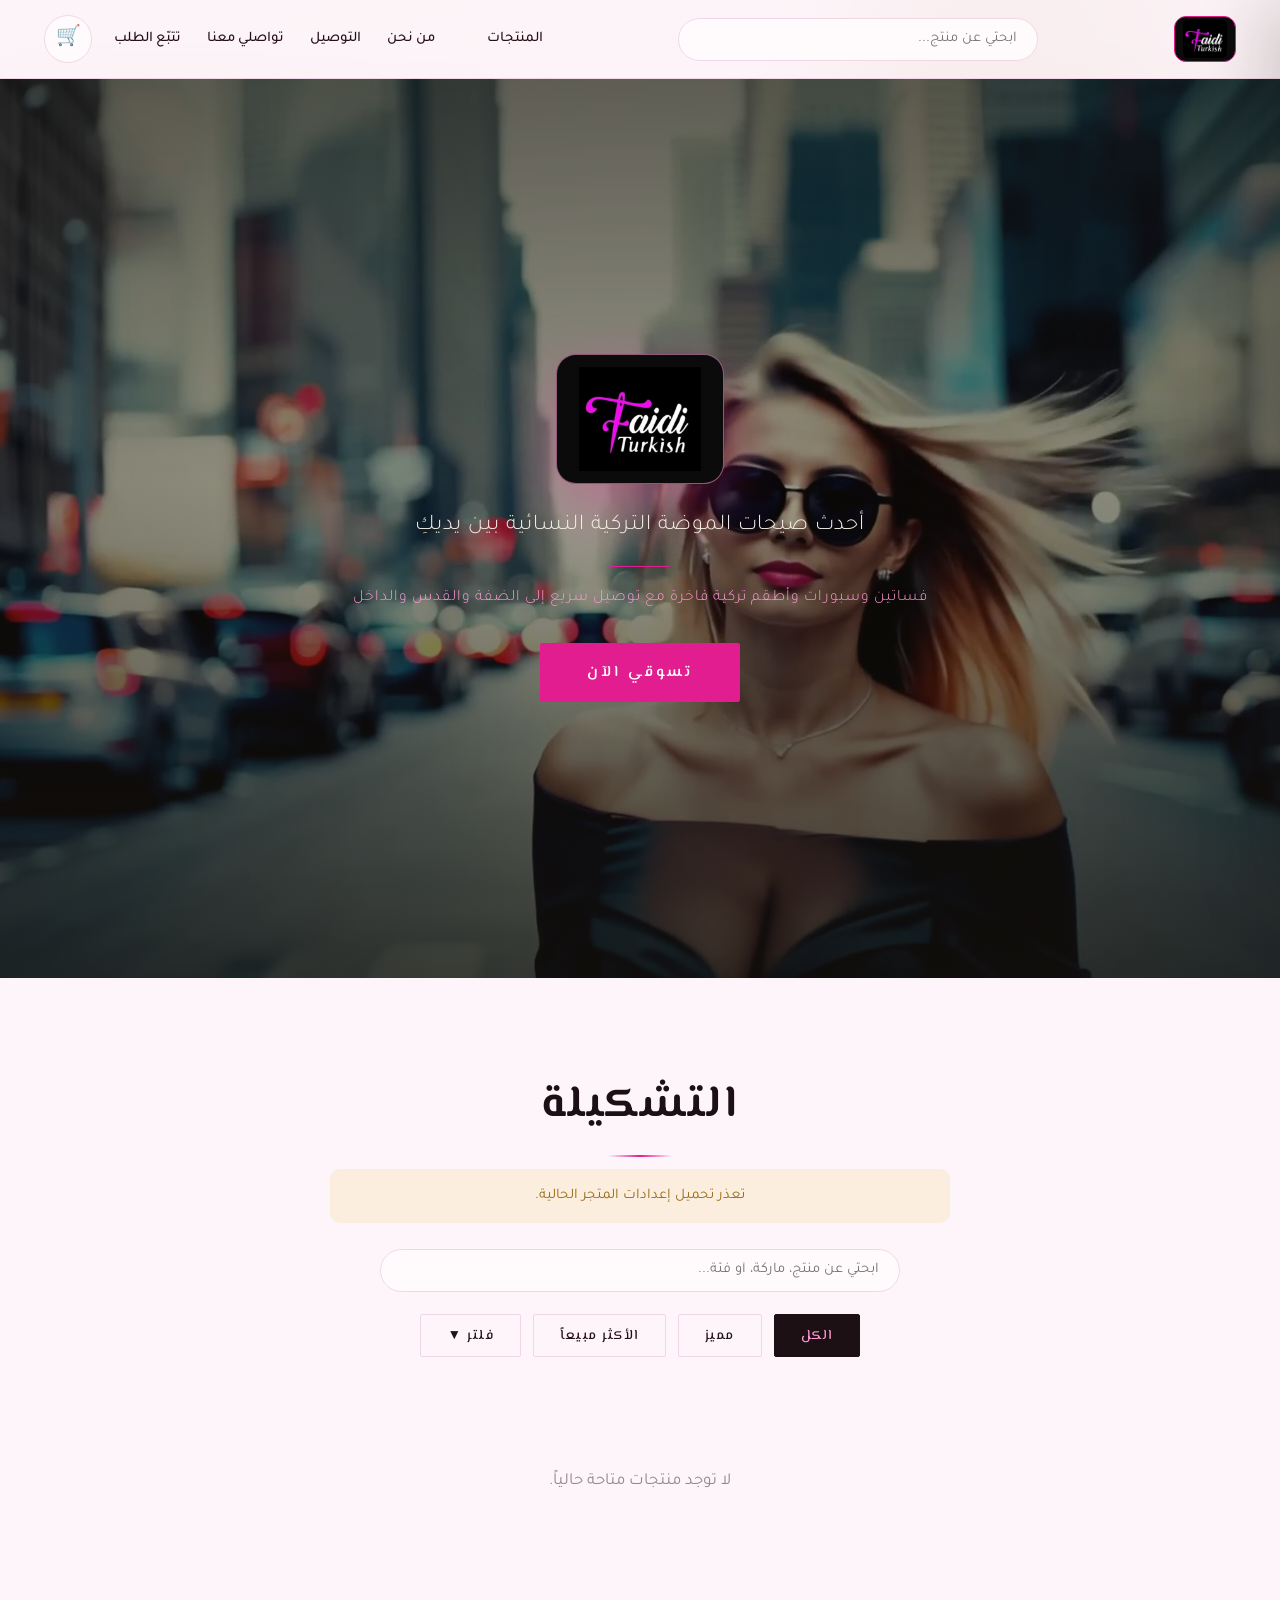
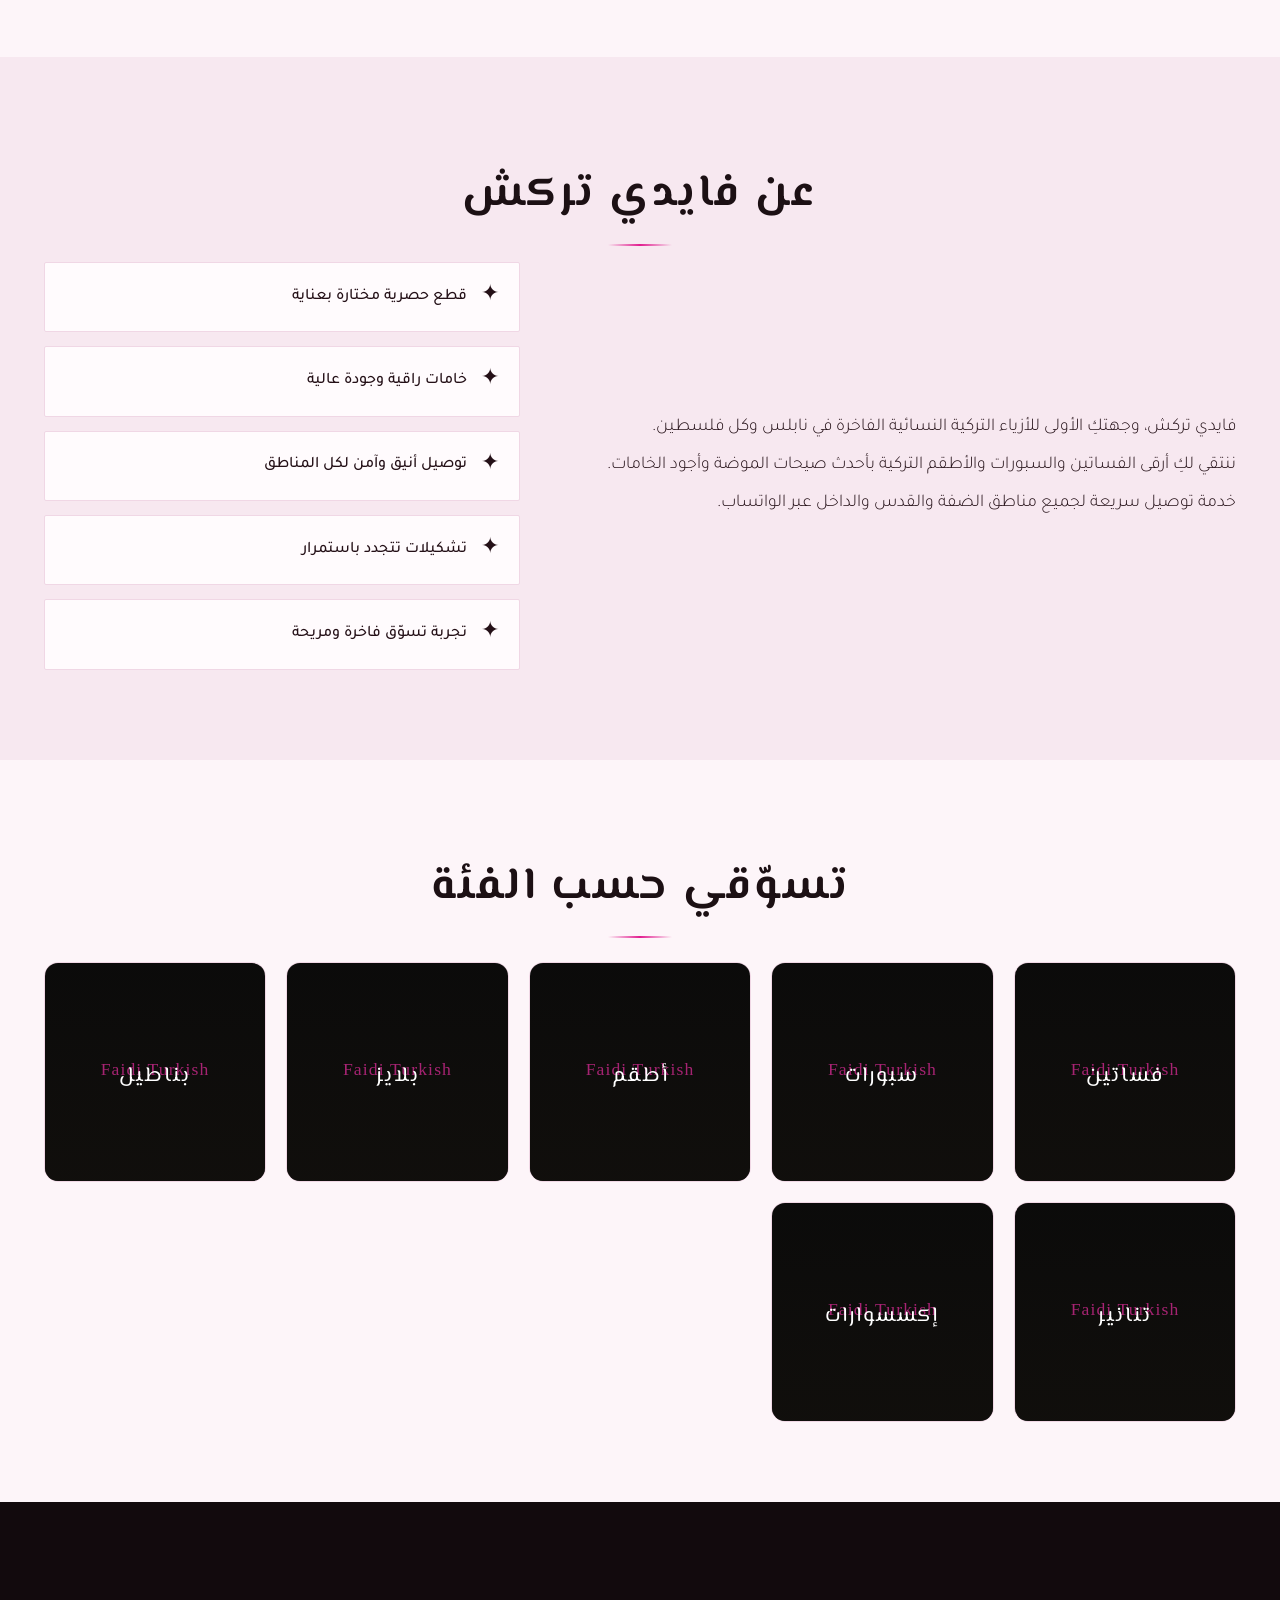
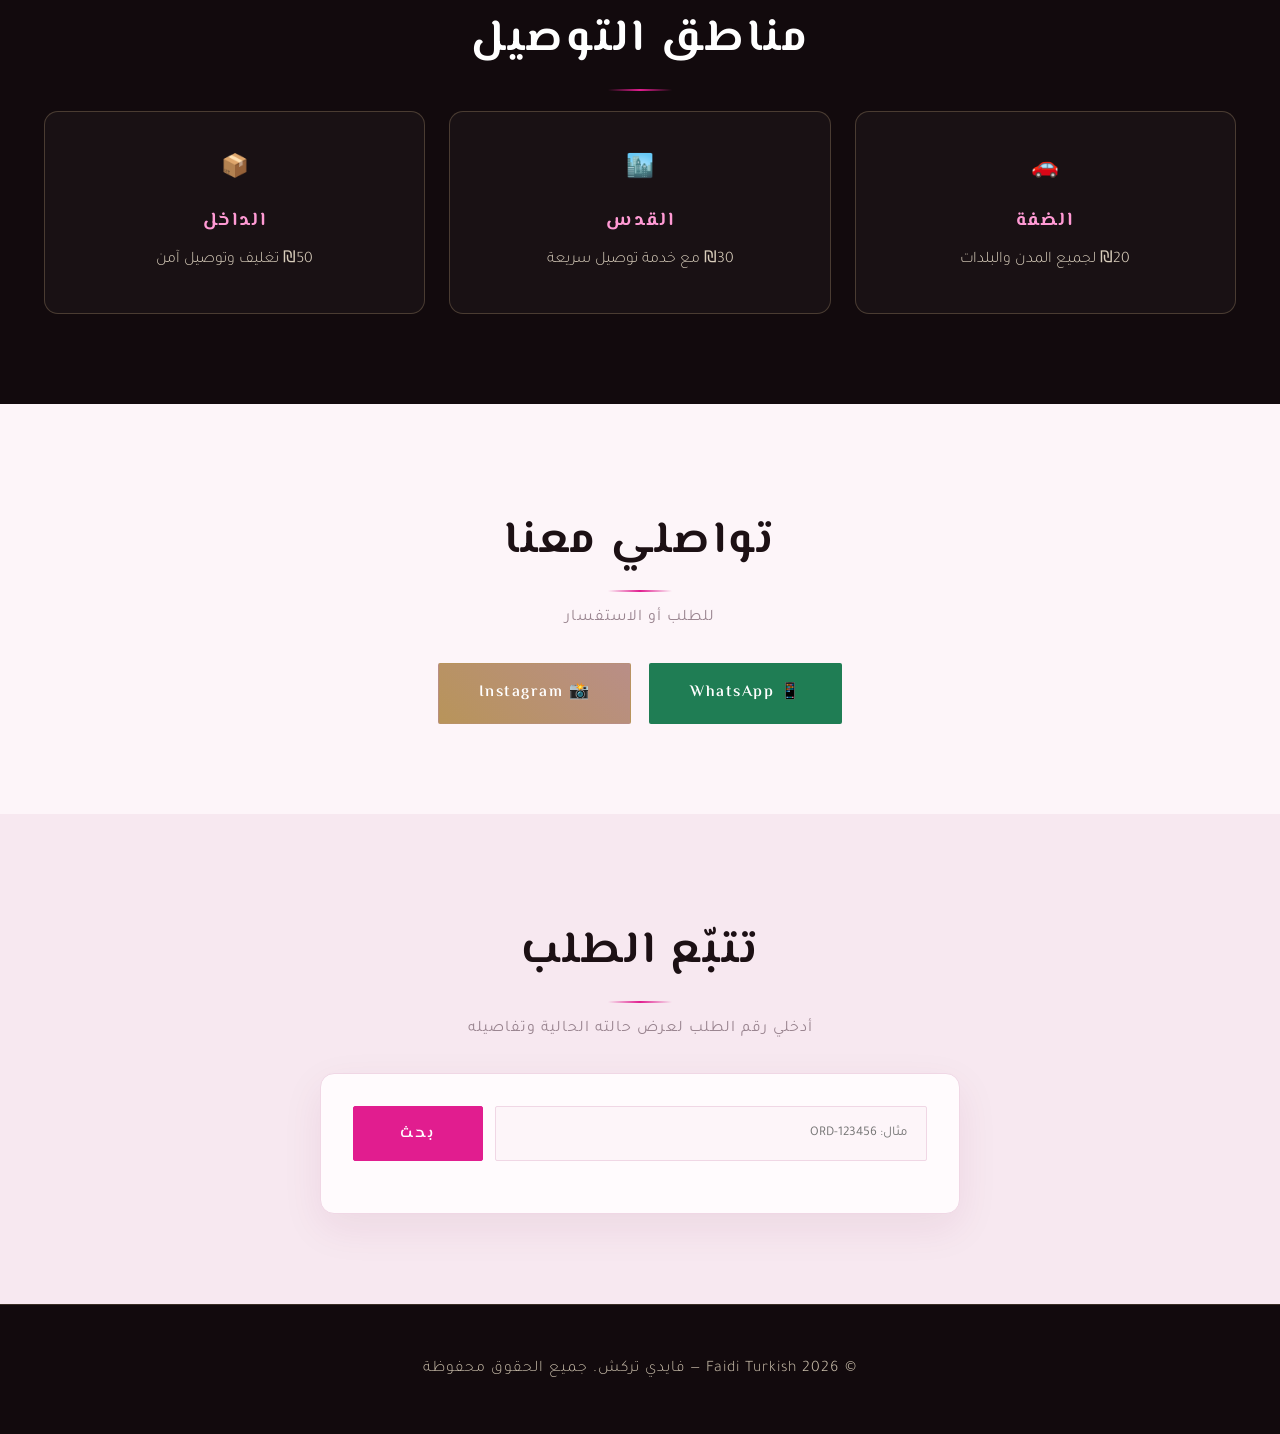
==== index.html @ 6bd55c7e "Initial commit: Faidi Turkish store (based on floria aesthetics)" ====
<!DOCTYPE html>
<!-- Deployed via GitHub Actions -->
<html lang="ar" dir="rtl">
<head>
    <meta charset="UTF-8">
    <meta name="viewport" content="width=device-width, initial-scale=1.0">
    <title>Faidi Turkish | فايدي تركش — أزياء نسائية فاخرة</title>
    <link rel="preconnect" href="https://fonts.googleapis.com">
    <link rel="preconnect" href="https://fonts.gstatic.com" crossorigin>
    <link href="https://fonts.googleapis.com/css2?family=Tajawal:wght@300;400;500;700;900&family=El+Messiri:wght@400;500;600;700&family=Playfair+Display:wght@400;500;600;700&display=swap" rel="stylesheet">
    <link rel="stylesheet" href="style.css">
    <link rel="icon" href="logo.png">
</head>
<body>
    <div class="bg-3d" id="bg3d" aria-hidden="true">
        <span class="bg-layer" data-depth="0.02"><span class="bg-orb bg-orb-1"></span></span>
        <span class="bg-layer" data-depth="0.05"><span class="bg-orb bg-orb-2"></span></span>
        <span class="bg-layer" data-depth="0.035"><span class="bg-ring bg-ring-1"></span></span>
        <span class="bg-layer" data-depth="0.08"><span class="bg-ring bg-ring-2"></span></span>
        <span class="bg-layer" data-depth="0.06"><span class="bg-shard bg-shard-1"></span></span>
        <span class="bg-layer" data-depth="0.1"><span class="bg-shard bg-shard-2"></span></span>
        <span class="bg-layer" data-depth="0.04"><span class="bg-orb bg-orb-3"></span></span>
        <span class="bg-glow" id="bgGlow"></span>
    </div>

    <div class="discount-banner" id="discountBanner" style="display:none;">
        <div class="banner-scroll">
            <span id="bannerText"></span>
        </div>
    </div>

    <nav class="navbar" id="navbar">
        <div class="container nav-container">
            <a href="#" class="logo">
                <img src="logo.png" alt="Faidi Turkish" class="logo-img" id="logoImg">
                <span id="logoText" class="logo-text">Faidi Turkish</span>
            </a>
            <div class="nav-search">
                <input type="text" id="navSearchInput" placeholder="ابحثي عن منتج..." autocomplete="off">
                <div class="search-dropdown" id="navSearchDropdown"></div>
            </div>
            <ul class="nav-links">
                <li><a href="#products">المنتجات</a></li>
                <li></li>
                <li><a href="#about">من نحن</a></li>
                <li><a href="#delivery">التوصيل</a></li>
                <li><a href="#contact">تواصلي معنا</a></li>
                <li><a href="#order-tracking">تتبّع الطلب</a></li>
            </ul>
            <div class="cart-icon" id="cartIcon" onclick="toggleCart()">
                🛒
                <span class="cart-badge" id="cartBadge" style="display:none;">0</span>
            </div>
            <button class="mobile-menu-btn" onclick="toggleMobileMenu()">☰</button>
        </div>
    </nav>

    <div class="mobile-menu" id="mobileMenu">
        <a href="#products" onclick="toggleMobileMenu()">المنتجات</a>
        <a href="#about" onclick="toggleMobileMenu()">من نحن</a>
        <a href="#delivery" onclick="toggleMobileMenu()">التوصيل</a>
        <a href="#contact" onclick="toggleMobileMenu()">تواصلي معنا</a>
        <a href="#order-tracking" onclick="toggleMobileMenu()">تتبّع الطلب</a>
    </div>

    <section class="hero" id="heroSection">
        <div class="hero-slide active">
            <video class="hero-video" autoplay muted loop playsinline preload="auto" poster="hero-poster.jpg" aria-label="عارضات أزياء يعرضن أحدث الإطلالات">
                <source src="hero-video.mp4" type="video/mp4">
                <img src="hero-bg.png" alt="Hero">
            </video>
            <div class="hero-overlay">
                <div class="hero-content">
                    <div class="hero-logo">
                        <img src="logo.png" id="heroLogo" alt="Faidi Turkish" class="hero-logo-img">
                    </div>
                    <h1 id="heroTitle" style="display:none;">Faidi Turkish | فايدي تركش</h1>
                    <p class="hero-subtitle" id="heroSubtitle">أحدث صيحات الموضة التركية النسائية بين يديكِ</p>
                    <p class="hero-tagline">فساتين وسبورات وأطقم تركية فاخرة مع توصيل سريع إلى الضفة والقدس والداخل</p>
                    <a href="#products" class="btn-primary">تسوقي الآن</a>
                </div>
            </div>
        </div>
        <div class="hero-dots" id="heroDots"></div>
    </section>

    <section id="products" class="filter-section">
        <div class="container">
            <h2 class="section-title">التشكيلة</h2>
            <p class="store-notice" id="storeNotice" style="display:none;"></p>
            <div class="products-search">
                <input type="text" id="productsSearchInput" placeholder="ابحثي عن منتج، ماركة، أو فئة..." autocomplete="off">
                <div class="search-dropdown" id="productsSearchDropdown"></div>
            </div>
            <div class="filter-toggle-bar">
                <button class="filter-btn active" data-filter="all" onclick="filterProducts('all')">الكل</button>
                <button class="filter-btn status-btn" data-filter="special" onclick="filterProducts('special')">مميز</button>
                <button class="filter-btn status-btn" data-filter="bestseller" onclick="filterProducts('bestseller')">الأكثر مبيعاً</button>
                <button class="filter-toggle-btn" onclick="toggleFilters()">فلتر ▼</button>
            </div>
            <div class="filter-panel" id="filterPanel" style="display:none;">
                <div class="filter-group">
                    <h4>الماركة</h4>
                    <div id="brandFilters"></div>
                </div>
                <div class="filter-group">
                    <h4>النوع</h4>
                    <div id="categoryFilters"></div>
                </div>
            </div>
        </div>
    </section>

    <section class="products-section">
        <div class="container products-shell">
            <div class="store-loading" id="storeLoading">
                <div class="spinner"></div>
                <p>جاري تحميل تشكيلتنا الفاخرة...</p>
            </div>
            <div class="products-grid" id="productsGrid"></div>
        </div>
    </section>

    <section id="about" class="about-section">
        <div class="container">
            <h2 class="section-title">عن فايدي تركش</h2>
            <div class="about-content">
                <div class="about-text">
                    <p id="aboutText">فايدي تركش، وجهتكِ الأولى للأزياء التركية النسائية الفاخرة في نابلس وكل فلسطين.<br>ننتقي لكِ أرقى الفساتين والسبورات والأطقم التركية بأحدث صيحات الموضة وأجود الخامات.<br>خدمة توصيل سريعة لجميع مناطق الضفة والقدس والداخل عبر الواتساب.</p>
                </div>
                <div class="about-features">
                    <div class="feature"><span class="feature-icon">✦</span><span>قطع حصرية مختارة بعناية</span></div>
                        <div class="feature"><span class="feature-icon">✦</span><span>خامات راقية وجودة عالية</span></div>
                        <div class="feature"><span class="feature-icon">✦</span><span>توصيل أنيق وآمن لكل المناطق</span></div>
                        <div class="feature"><span class="feature-icon">✦</span><span>تشكيلات تتجدد باستمرار</span></div>
                        <div class="feature"><span class="feature-icon">✦</span><span>تجربة تسوّق فاخرة ومريحة</span></div>
                </div>
            </div>
        </div>
    </section>

    <section class="brands-section">
        <div class="container">
            <h2 class="section-title">تسوّقي حسب الفئة</h2>
            <div class="brands-grid" id="brandsGrid"></div>
        </div>
    </section>

    <section id="delivery" class="delivery-section">
        <div class="container">
            <h2 class="section-title">مناطق التوصيل</h2>
            <div class="delivery-grid">
                <div class="delivery-card"><span class="delivery-icon">🚗</span><h3>الضفة</h3><p>₪20 لجميع المدن والبلدات</p></div>
                <div class="delivery-card"><span class="delivery-icon">🏙️</span><h3>القدس</h3><p>₪30 مع خدمة توصيل سريعة</p></div>
                <div class="delivery-card"><span class="delivery-icon">📦</span><h3>الداخل</h3><p>₪50 تغليف وتوصيل آمن</p></div>
            </div>
        </div>
    </section>

    <section id="contact" class="contact-section">
        <div class="container">
            <h2 class="section-title">تواصلي معنا</h2>
            <p class="section-subtitle">للطلب أو الاستفسار</p>
            <div class="social-links">
                <a href="https://wa.me/972569236758" class="social-btn whatsapp" target="_blank" id="whatsappLink"><span>📱 WhatsApp</span></a>
                <a href="https://www.instagram.com/faidi_turkish/" class="social-btn instagram" target="_blank" id="instagramLink"><span>📸 Instagram</span></a>
            </div>
        </div>
    </section>


    <section id="order-tracking" class="order-tracking-section">
        <div class="container">
            <h2 class="section-title">تتبّع الطلب</h2>
            <p class="section-subtitle">أدخلي رقم الطلب لعرض حالته الحالية وتفاصيله</p>
            <div class="order-tracking-card">
                <div class="order-tracking-form">
                    <input type="text" id="orderTrackingInput" placeholder="مثال: ORD-123456" autocomplete="off">
                    <button type="button" class="btn-primary" id="orderTrackingBtn" onclick="trackOrder()">بحث</button>
                </div>
                <div id="orderTrackingResult" class="order-tracking-result"></div>
            </div>
        </div>
    </section>

    <div class="modal-overlay pdp-overlay" id="pdpModal" style="display:none;" onclick="closePDP(event)">
        <div class="pdp-modal" onclick="event.stopPropagation()">
            <button class="pdp-close" onclick="closePDP()">✕</button>
            <div class="pdp-content">
                <div class="pdp-image" id="pdpImage"></div>
                <div class="pdp-info">
                    <span class="product-brand" id="pdpBrand"></span>
                    <h2 id="pdpName"></h2>
                    <div class="pdp-meta" id="pdpMeta"></div>
                    <div class="pdp-size-section" id="pdpSizeSection" style="display:none;">
                        <label>الحجم:</label>
                        <div class="pdp-size-options" id="pdpSizes"></div>
                    </div>
                    <div class="pdp-price" id="pdpPrice"></div>
                    <div class="pdp-qty">
                        <label>الكمية:</label>
                        <div class="qty-selector">
                            <button onclick="changePDPQty(-1)">−</button>
                            <span id="pdpQty">1</span>
                            <button onclick="changePDPQty(1)">+</button>
                        </div>
                    </div>
                    <button class="btn-add-cart pdp-add-btn" id="pdpAddBtn" onclick="addFromPDP()">أضيفي للسلة</button>
                </div>
            </div>
            <div class="pdp-related" id="pdpRelated" style="display:none;">
                <h3>منتجات مشابهة</h3>
                <div class="pdp-related-grid" id="pdpRelatedGrid"></div>
            </div>
        </div>
    </div>

    <div class="cart-overlay" id="cartOverlay" onclick="toggleCart()"></div>
    <div class="cart-sidebar" id="cartSidebar">
        <div class="cart-header">
            <h3>سلة التسوق</h3>
            <button class="cart-close" onclick="toggleCart()">✕</button>
        </div>
        <div class="cart-items" id="cartItems">
            <div class="cart-empty"><span>•</span><p>السلة فارغة</p></div>
        </div>
        <div class="cart-footer" id="cartFooter" style="display:none;">
            <div class="cart-total"><span>المجموع:</span><span id="cartTotal">₪0</span></div>
            <a href="checkout.html" class="btn-checkout" id="checkoutBtn">إتمام الطلب</a>
            <button class="btn-clear-cart" onclick="clearCart()">تفريغ السلة</button>
        </div>
    </div>

    <div id="flyingProduct" class="flying-product" style="display:none;"></div>

    <footer class="footer">
        <div class="container">
            <p>© 2026 Faidi Turkish — فايدي تركش. جميع الحقوق محفوظة</p>
        </div>
    </footer>

    <script src="firebase-config.js"></script>
    <script src="data.js"></script>
    <script src="script.js"></script>
</body>
</html>
---- style.css ----
/* =====================================================================
   Faidi Turkish — Turkish Women's Fashion Boutique
   Custom editorial theme · ink plum · magenta · pink · blush
   ===================================================================== */

:root {
    --primary: #1c1014;
    --primary-light: #2e1a22;
    --primary-lighter: #fbe3f0;
    --primary-dark: #120a0d;
    --gold: #e11d8f;
    --gold-soft: #ff9ad4;
    --gold-deep: #a8146e;
    --accent: #e11d8f;
    --accent-dark: #a8146e;
    --blush: #d94fa0;
    --bg: #fdf5f9;
    --bg-alt: #f7e8f0;
    --card: #fffbfd;
    --text: #241017;
    --text-light: #9a8590;
    --line: #f0d7e5;
    --white: #ffffff;
    --shadow: 0 14px 40px rgba(120, 20, 80, 0.08);
    --shadow-hover: 0 26px 60px rgba(120, 20, 80, 0.18);
    --radius: 14px;
    --transition: all 0.45s cubic-bezier(0.22, 0.61, 0.36, 1);
    --serif: 'Playfair Display', 'El Messiri', serif;
    --display: 'El Messiri', 'Playfair Display', serif;
}

* { margin: 0; padding: 0; box-sizing: border-box; }

html { scroll-behavior: smooth; background: var(--bg); }

body {
    font-family: 'Tajawal', sans-serif;
    background: transparent;
    color: var(--text);
    line-height: 1.8;
    overflow-x: hidden;
    -webkit-font-smoothing: antialiased;
}

/* subtle paper texture wash */
body::before {
    content: "";
    position: fixed;
    inset: 0;
    pointer-events: none;
    z-index: -1;
    background:
        radial-gradient(circle at 12% 18%, rgba(184, 148, 90, 0.06), transparent 40%),
        radial-gradient(circle at 88% 8%, rgba(185, 142, 135, 0.05), transparent 35%);
}

::selection { background: var(--gold); color: #fff; }

.container { max-width: 1240px; margin: 0 auto; padding: 0 24px; }

a { color: inherit; text-decoration: none; }
img { display: block; max-width: 100%; }

/* ===== Discount Banner ===== */
.discount-banner {
    position: fixed;
    top: 0; left: 0; right: 0;
    height: 42px;
    background: linear-gradient(90deg, var(--primary-dark), var(--primary), var(--primary-dark));
    color: var(--gold-soft);
    display: flex;
    align-items: center;
    overflow: hidden;
    z-index: 1100;
    font-size: 0.85rem;
    letter-spacing: 0.5px;
    border-bottom: 1px solid rgba(184, 148, 90, 0.35);
}
.banner-scroll {
    white-space: nowrap;
    animation: bannerMove 18s linear infinite;
    font-weight: 500;
}
@keyframes bannerMove { from { transform: translateX(100%); } to { transform: translateX(-100%); } }
body.has-banner .navbar { top: 42px; }
body.has-banner .mobile-menu { top: 42px; }
body.has-banner .hero { margin-top: 0; }

/* ===== Navbar ===== */
.navbar {
    position: fixed;
    top: 0; left: 0; right: 0;
    z-index: 1000;
    background: rgba(253, 245, 249, 0.82);
    backdrop-filter: blur(18px);
    -webkit-backdrop-filter: blur(18px);
    border-bottom: 1px solid var(--line);
    transition: var(--transition);
}
.navbar.scrolled { background: rgba(253, 245, 249, 0.96); box-shadow: 0 8px 30px rgba(120, 20, 80, 0.07); }
.nav-container {
    display: flex;
    align-items: center;
    gap: 22px;
    height: 78px;
}
.logo { display: flex; align-items: center; gap: 12px; flex-shrink: 0; }
.logo-badge, .logo-img {
    height: 46px; width: auto; max-width: 160px;
    border-radius: 12px;
    object-fit: contain;
    border: 1px solid var(--gold);
    padding: 3px 8px;
    background: #0b0b0b;
}
.logo-text { display: none; }
.nav-search { position: relative; flex: 1; max-width: 360px; margin-inline: auto; }
.nav-search input, .products-search input {
    width: 100%;
    padding: 12px 20px;
    border: 1px solid var(--line);
    border-radius: 999px;
    background: var(--card);
    font-family: inherit;
    font-size: 0.92rem;
    color: var(--text);
    transition: var(--transition);
}
.nav-search input:focus, .products-search input:focus {
    outline: none;
    border-color: var(--gold);
    box-shadow: 0 0 0 4px rgba(184, 148, 90, 0.12);
}
.nav-links { list-style: none; display: flex; align-items: center; gap: 26px; }
.nav-links a {
    position: relative;
    font-size: 0.92rem;
    font-weight: 500;
    color: var(--text);
    padding: 4px 0;
    transition: var(--transition);
}
.nav-links a::after {
    content: "";
    position: absolute;
    bottom: -2px; right: 0;
    width: 0; height: 1.5px;
    background: var(--gold);
    transition: var(--transition);
}
.nav-links a:hover { color: var(--gold-deep); }
.nav-links a:hover::after { width: 100%; }

.cart-icon {
    position: relative;
    width: 48px; height: 48px;
    display: grid;
    place-items: center;
    border-radius: 50%;
    font-size: 1.25rem;
    cursor: pointer;
    background: var(--card);
    border: 1px solid var(--line);
    transition: var(--transition);
    flex-shrink: 0;
}
.cart-icon:hover { border-color: var(--gold); transform: translateY(-2px); box-shadow: var(--shadow); }
.cart-icon.cart-shake { animation: cartShake 0.5s; }
@keyframes cartShake { 0%,100%{transform:rotate(0)} 25%{transform:rotate(-12deg)} 75%{transform:rotate(12deg)} }
.cart-badge {
    position: absolute;
    top: -4px; right: -4px;
    min-width: 21px; height: 21px;
    padding: 0 5px;
    border-radius: 999px;
    background: var(--gold);
    color: #fff;
    font-size: 0.72rem;
    font-weight: 700;
    display: grid;
    place-items: center;
    border: 2px solid var(--bg);
}
.mobile-menu-btn { display: none; background: none; border: none; font-size: 1.5rem; color: var(--primary); cursor: pointer; }

/* ===== Mobile menu ===== */
.mobile-menu {
    position: fixed;
    top: 78px; left: 0; right: 0;
    background: var(--card);
    border-bottom: 1px solid var(--line);
    flex-direction: column;
    padding: 10px 24px;
    display: none;
    z-index: 999;
    box-shadow: var(--shadow);
}
.mobile-menu.active { display: flex; }
.mobile-menu a { padding: 14px 0; border-bottom: 1px solid var(--line); font-weight: 500; }
.mobile-menu a:hover { color: var(--gold-deep); padding-inline-start: 6px; }

/* ===== Hero ===== */
.hero {
    position: relative;
    height: 100vh;
    min-height: 620px;
    margin-top: 78px;
    overflow: hidden;
    background: var(--primary-dark);
}
.hero .hero-slide {
    position: absolute;
    inset: 0;
    opacity: 0;
    transition: opacity 1.2s ease;
    z-index: 1;
}
.hero .hero-slide.active { opacity: 1; z-index: 2; }
.hero .hero-slide > img,
.hero .hero-slide > video { width: 100%; height: 100%; object-fit: cover; }
.hero-overlay {
    position: absolute;
    inset: 0;
    z-index: 3;
    display: grid;
    place-items: center;
    text-align: center;
    background:
        radial-gradient(120% 90% at 50% 50%, rgba(20,17,13,0.12), rgba(20,17,13,0.55) 100%),
        linear-gradient(to bottom, rgba(20,17,13,0.5), rgba(20,17,13,0.32) 45%, rgba(20,17,13,0.68));
}
.hero-content { max-width: 760px; padding: 30px; color: #fff; display: flex; flex-direction: column; align-items: center; }
.hero-logo { margin-bottom: 22px; }
.hero-logo-badge, .hero-logo-img {
    height: 130px; width: auto; max-width: 320px;
    margin: 0 auto;
    border-radius: 20px;
    object-fit: contain;
    background: #0b0b0b;
    padding: 12px 22px;
    border: 1px solid rgba(255, 154, 212, 0.55);
    box-shadow: 0 20px 60px rgba(225, 29, 143, 0.35);
}
.hero-content h1, .hero-content h2 {
    font-family: var(--serif);
    font-size: clamp(2.6rem, 6vw, 4.6rem);
    font-weight: 700;
    letter-spacing: 6px;
    text-transform: uppercase;
    margin-bottom: 14px;
}
.hero-subtitle, .hero-content p {
    font-size: clamp(1.05rem, 2vw, 1.4rem);
    font-weight: 300;
    letter-spacing: 1px;
    color: #f3ece1;
}
.hero-subtitle { margin-bottom: 6px; }
.hero-tagline {
    font-size: 0.98rem !important;
    color: var(--gold-soft) !important;
    margin: 14px auto 30px;
    position: relative;
    display: inline-block;
    padding-top: 18px;
    letter-spacing: 2px;
}
.hero-tagline::before {
    content: "";
    position: absolute;
    top: 0; left: 50%;
    transform: translateX(-50%);
    width: 60px; height: 1px;
    background: var(--gold);
}
.hero-dots {
    position: absolute;
    bottom: 28px; left: 0; right: 0;
    z-index: 4;
    display: flex;
    justify-content: center;
    gap: 10px;
}
.hero-dots button {
    width: 30px; height: 3px;
    border: none;
    background: rgba(255,255,255,0.4);
    cursor: pointer;
    transition: var(--transition);
}
.hero-dots button.active { background: var(--gold); width: 46px; }

/* ===== Buttons ===== */
.btn-primary {
    display: inline-block;
    padding: 15px 46px;
    background: var(--gold);
    color: #fff;
    font-family: var(--display);
    font-weight: 600;
    font-size: 0.95rem;
    letter-spacing: 3px;
    text-transform: uppercase;
    border: 1px solid var(--gold);
    border-radius: 2px;
    cursor: pointer;
    transition: var(--transition);
    position: relative;
    overflow: hidden;
}
.btn-primary::before {
    content: "";
    position: absolute;
    inset: 0;
    background: var(--primary-dark);
    transform: scaleX(0);
    transform-origin: right;
    transition: transform 0.45s cubic-bezier(0.22,0.61,0.36,1);
    z-index: -1;
}
.btn-primary:hover { color: #fff; border-color: var(--primary-dark); }
.btn-primary:hover::before { transform: scaleX(1); transform-origin: left; }

/* ===== Section headings ===== */
.section-title {
    font-family: var(--serif);
    font-size: clamp(1.9rem, 4vw, 2.8rem);
    font-weight: 700;
    text-align: center;
    color: var(--primary);
    letter-spacing: 3px;
    margin-bottom: 12px;
    position: relative;
}
.section-title::after {
    content: "";
    display: block;
    width: 64px; height: 2px;
    margin: 16px auto 0;
    background: linear-gradient(90deg, transparent, var(--gold), transparent);
}
.section-subtitle {
    text-align: center;
    color: var(--text-light);
    font-size: 1rem;
    letter-spacing: 1px;
    margin-bottom: 30px;
}

/* ===== Filters ===== */
.filter-section { padding: 80px 0 10px; }
.products-search { position: relative; max-width: 520px; margin: 26px auto 22px; }
.filter-toggle-bar {
    display: flex;
    flex-wrap: wrap;
    gap: 12px;
    justify-content: center;
    align-items: center;
}
.filter-btn, .filter-toggle-btn {
    padding: 10px 26px;
    border: 1px solid var(--line);
    background: transparent;
    color: var(--text);
    font-family: var(--display);
    font-size: 0.86rem;
    font-weight: 500;
    letter-spacing: 1.5px;
    text-transform: uppercase;
    border-radius: 2px;
    cursor: pointer;
    transition: var(--transition);
}
.filter-btn:hover, .filter-btn.active,
.filter-toggle-btn:hover {
    background: var(--primary);
    color: var(--gold-soft);
    border-color: var(--primary);
}
.filter-panel {
    margin: 26px auto 0;
    max-width: 880px;
    background: var(--card);
    border: 1px solid var(--line);
    border-radius: var(--radius);
    padding: 26px;
    display: grid;
    grid-template-columns: 1fr 1fr;
    gap: 26px;
}
.filter-group h4 {
    font-family: var(--display);
    font-size: 0.95rem;
    letter-spacing: 1px;
    margin-bottom: 14px;
    color: var(--gold-deep);
    border-bottom: 1px solid var(--line);
    padding-bottom: 8px;
}
.filter-group > div { display: flex; flex-wrap: wrap; gap: 8px; }
.filter-bar { display: flex; gap: 10px; flex-wrap: wrap; }
.size-select { padding: 8px 14px; border: 1px solid var(--line); border-radius: 999px; background: var(--bg-alt); font-size: 0.82rem; cursor: pointer; }

/* ===== Products grid ===== */
.products-section { padding: 30px 0 90px; }
.products-shell { position: relative; }
.products-grid {
    display: grid;
    grid-template-columns: repeat(auto-fill, minmax(265px, 1fr));
    gap: 30px;
}
.products-grid.is-loading { opacity: 0.5; pointer-events: none; }
.empty-products { text-align: center; padding: 70px 20px; color: var(--text-light); grid-column: 1 / -1; font-size: 1.05rem; }

.store-loading { text-align: center; padding: 70px 0; color: var(--text-light); }
.store-loading .spinner {
    width: 46px; height: 46px;
    margin: 0 auto 18px;
    border: 2px solid var(--line);
    border-top-color: var(--gold);
    border-radius: 50%;
    animation: spin 0.9s linear infinite;
}
@keyframes spin { to { transform: rotate(360deg); } }

.store-notice {
    text-align: center;
    padding: 14px 20px;
    border-radius: 10px;
    margin: 0 auto 20px;
    max-width: 620px;
    font-size: 0.92rem;
}
.store-notice.info { background: var(--primary-lighter); color: var(--gold-deep); }
.store-notice.warning { background: #fbeede; color: #9a6b15; }
.store-notice.error { background: #f7e2de; color: #a4412f; }

/* ===== Product card ===== */
.product-card {
    background: var(--card);
    border: 1px solid var(--line);
    border-radius: var(--radius);
    overflow: hidden;
    display: flex;
    flex-direction: column;
    transition: var(--transition);
    position: relative;
}
.product-card:hover { transform: translateY(-8px); box-shadow: var(--shadow-hover); border-color: var(--gold-soft); }
.product-image {
    position: relative;
    aspect-ratio: 3 / 4;
    overflow: hidden;
    background: var(--bg-alt);
}
.product-image img {
    width: 100%; height: 100%;
    object-fit: cover;
    transition: transform 0.9s cubic-bezier(0.22,0.61,0.36,1);
}
.product-card:hover .product-image img { transform: scale(1.07); }
.product-card .status-badge,
.product-card .discount-badge {
    position: absolute;
    top: 12px;
    z-index: 2;
    font-size: 0.68rem;
    font-weight: 700;
    letter-spacing: 1px;
    padding: 5px 12px;
    text-transform: uppercase;
}
.product-card .status-badge { right: 12px; border-radius: 2px; }
.product-card .discount-badge { left: 12px; background: var(--blush); color: #fff; border-radius: 2px; }
.status-badge.bestseller { background: var(--gold); color: #fff; }
.status-badge.special { background: var(--primary); color: var(--gold-soft); }
.status-badge.soldout { background: #8a7f72; color: #fff; }

.product-card.sold-out .product-image::after {
    content: "نفذت الكمية";
    position: absolute;
    inset: 0;
    display: grid;
    place-items: center;
    background: rgba(28,24,20,0.55);
    color: #fff;
    font-family: var(--display);
    letter-spacing: 2px;
    font-size: 1.1rem;
}

.product-info { padding: 18px 18px 6px; flex: 1; }
.product-brand {
    font-family: var(--display);
    font-size: 0.74rem;
    letter-spacing: 2px;
    text-transform: uppercase;
    color: var(--gold-deep);
}
.product-info h3 {
    font-size: 1.05rem;
    font-weight: 700;
    margin: 6px 0 8px;
    color: var(--primary);
    line-height: 1.5;
}
.product-meta { display: flex; justify-content: space-between; align-items: center; color: var(--text-light); font-size: 0.82rem; }
.product-meta span { letter-spacing: 0.3px; }
.product-size { color: var(--gold-deep); font-weight: 600; }
.product-price {
    margin-top: 10px;
    font-family: var(--serif);
    font-size: 1.35rem;
    font-weight: 700;
    color: var(--primary);
    display: flex;
    align-items: baseline;
    gap: 10px;
}
.product-price .original-price { font-size: 0.95rem; color: var(--text-light); text-decoration: line-through; font-family: 'Tajawal'; font-weight: 400; }

.product-card-controls { padding: 0 18px; }
.card-size-selector, .card-size-single { display: flex; align-items: center; gap: 8px; flex-wrap: wrap; margin-bottom: 10px; }
.card-size-selector label, .card-size-single span { font-size: 0.8rem; color: var(--text-light); }
.card-size-single strong { color: var(--primary); font-weight: 700; }

.product-card-actions {
    padding: 0 18px 18px;
    display: flex;
    align-items: center;
    gap: 10px;
}
.qty-selector {
    display: flex;
    align-items: stretch;
    border: 1px solid var(--line);
    border-radius: 10px;
    overflow: hidden;
    background: var(--card);
    box-shadow: inset 0 1px 2px rgba(40, 30, 18, 0.04);
}
.qty-selector button {
    width: 36px; height: 38px;
    border: none;
    background: transparent;
    color: var(--gold-deep);
    font-size: 1.1rem;
    line-height: 1;
    cursor: pointer;
    display: grid;
    place-items: center;
    transition: background 0.2s ease, color 0.2s ease;
}
.qty-selector button:hover { background: var(--gold); color: #fff; }
.qty-selector button:active { background: var(--gold-deep); }
.qty-selector span { min-width: 36px; display: grid; place-items: center; text-align: center; font-weight: 600; border-inline: 1px solid var(--line); font-variant-numeric: tabular-nums; }
.qty-sm button { height: 38px; }

.btn-add-cart, .product-card-actions .btn-add-cart {
    flex: 1;
    padding: 11px 14px;
    background: var(--primary);
    color: var(--gold-soft);
    border: 1px solid var(--primary);
    font-family: var(--display);
    font-size: 0.84rem;
    font-weight: 600;
    letter-spacing: 1.5px;
    text-transform: uppercase;
    border-radius: 2px;
    cursor: pointer;
    transition: var(--transition);
}
.btn-add-cart:hover { background: var(--gold); color: #fff; border-color: var(--gold); }
.btn-add-cart:disabled { opacity: 0.5; cursor: not-allowed; }

/* ===== Search dropdown ===== */
.search-dropdown {
    position: absolute;
    top: calc(100% + 8px); left: 0; right: 0;
    background: var(--card);
    border: 1px solid var(--line);
    border-radius: var(--radius);
    box-shadow: var(--shadow-hover);
    max-height: 360px;
    overflow-y: auto;
    z-index: 200;
    display: none;
}
.search-dropdown.active { display: block; }
.search-item { display: flex; gap: 12px; padding: 12px 16px; cursor: pointer; transition: var(--transition); border-bottom: 1px solid var(--line); }
.search-item:hover { background: var(--bg-alt); }
.search-item img { width: 48px; height: 48px; object-fit: cover; border-radius: 6px; }
.search-item-info h4 { font-size: 0.92rem; color: var(--primary); margin-bottom: 2px; }
.search-item-info span { font-size: 0.8rem; color: var(--gold-deep); }

/* ===== About ===== */
.about-section { padding: 90px 0; background: var(--bg-alt); }
.about-content { display: grid; grid-template-columns: 1.4fr 1fr; gap: 50px; align-items: center; margin-top: 16px; }
.about-text p { font-size: 1.12rem; line-height: 2.1; color: var(--text); font-weight: 300; }
.about-features { display: grid; gap: 14px; }
.feature {
    display: flex;
    align-items: center;
    gap: 14px;
    padding: 14px 20px;
    background: var(--card);
    border: 1px solid var(--line);
    border-radius: 2px;
    font-weight: 500;
    transition: var(--transition);
}
.feature:hover { border-color: var(--gold); transform: translateX(-4px); }
.feature-icon, .delivery-icon { font-size: 1.4rem; }

/* ===== Brands / Categories ===== */
.brands-section { padding: 80px 0; }
.brands-grid { display: flex; flex-wrap: wrap; justify-content: center; gap: 16px; margin-top: 14px; }
.brand-logo {
    padding: 14px 34px;
    background: var(--card);
    border: 1px solid var(--line);
    border-radius: 2px;
    font-family: var(--display);
    font-size: 0.95rem;
    letter-spacing: 2px;
    color: var(--primary);
    cursor: pointer;
    transition: var(--transition);
    text-transform: uppercase;
}
.brand-logo:hover { background: var(--primary); color: var(--gold-soft); border-color: var(--primary); transform: translateY(-4px); }

/* ===== Delivery ===== */
.delivery-section { padding: 90px 0; background: var(--primary-dark); }
.delivery-section .section-title { color: #fff; }
.delivery-grid { display: grid; grid-template-columns: repeat(auto-fit, minmax(230px, 1fr)); gap: 24px; margin-top: 20px; }
.delivery-card {
    text-align: center;
    padding: 38px 24px;
    background: rgba(255,255,255,0.03);
    border: 1px solid rgba(217,189,138,0.25);
    border-radius: var(--radius);
    transition: var(--transition);
}
.delivery-card:hover { border-color: var(--gold); transform: translateY(-6px); background: rgba(255,255,255,0.05); }
.delivery-icon { display: block; margin-bottom: 14px; }
.delivery-card h3 { font-family: var(--display); color: var(--gold-soft); letter-spacing: 2px; margin-bottom: 8px; }
.delivery-card p { color: #d8cdbb; font-weight: 300; }

/* ===== Contact ===== */
.contact-section { padding: 90px 0; text-align: center; }
.social-links { display: flex; justify-content: center; gap: 18px; flex-wrap: wrap; }
.social-btn {
    display: inline-flex;
    align-items: center;
    gap: 10px;
    padding: 15px 40px;
    border-radius: 2px;
    font-family: var(--display);
    font-weight: 600;
    letter-spacing: 1.5px;
    color: #fff;
    transition: var(--transition);
    border: 1px solid transparent;
}
.social-btn:hover { transform: translateY(-3px); box-shadow: var(--shadow); }
.social-btn.whatsapp { background: #1f7d54; }
.social-btn.instagram { background: linear-gradient(45deg, #b8945a, #b98e87); }
.social-btn.tiktok { background: var(--primary); color: var(--gold-soft); }

/* ===== Order tracking ===== */
.order-tracking-section { padding: 90px 0; background: var(--bg-alt); }
.order-tracking-card { max-width: 640px; margin: 0 auto; background: var(--card); border: 1px solid var(--line); border-radius: var(--radius); padding: 32px; box-shadow: var(--shadow); }
.order-tracking-form { display: flex; gap: 12px; flex-wrap: wrap; }
.order-tracking-form input { flex: 1; min-width: 200px; padding: 14px 18px; border: 1px solid var(--line); border-radius: 2px; font-family: inherit; background: var(--bg); }
.order-tracking-form input:focus { outline: none; border-color: var(--gold); box-shadow: 0 0 0 4px rgba(184,148,90,0.12); }
.order-tracking-result { margin-top: 20px; }
.order-tracking-message { padding: 14px; border-radius: 10px; background: var(--primary-lighter); color: var(--gold-deep); text-align: center; }
.order-tracking-message.error { background: #f7e2de; color: #a4412f; }
.tracking-result-card { border: 1px solid var(--line); border-radius: var(--radius); padding: 22px; }
.tracking-result-head { display: flex; justify-content: space-between; align-items: center; flex-wrap: wrap; gap: 10px; border-bottom: 1px solid var(--line); padding-bottom: 14px; margin-bottom: 14px; }
.tracking-result-head h4 { font-family: var(--display); color: var(--primary); letter-spacing: 1px; }
.tracking-result-head p { color: var(--text-light); font-size: 0.86rem; }
.tracking-status { padding: 6px 16px; border-radius: 999px; background: var(--primary-lighter); color: var(--gold-deep); font-weight: 700; font-size: 0.84rem; }
.tracking-order-items { display: grid; gap: 10px; }
.tracking-order-item { display: flex; flex-direction: column; gap: 4px; padding: 12px; background: var(--bg-alt); border-radius: 10px; }
.tracking-order-item-head { display: flex; justify-content: space-between; gap: 10px; }
.tracking-order-item h5 { font-size: 0.95rem; color: var(--primary); }
.tracking-order-item .tracking-order-price { color: var(--gold-deep); font-weight: 700; }
.tracking-order-note { color: var(--text-light); font-size: 0.85rem; }
.tracking-order-summary { margin-top: 16px; border-top: 1px solid var(--line); padding-top: 14px; }
.tracking-order-summary-row { display: flex; justify-content: space-between; padding: 4px 0; color: var(--text-light); }
.tracking-order-summary-row strong { color: var(--primary); }

/* ===== PDP modal ===== */
.pdp-overlay {
    position: fixed; inset: 0; z-index: 1500;
    background: rgba(20,17,13,0.6);
    backdrop-filter: blur(6px);
    display: none;
    align-items: center; justify-content: center;
    padding: 20px;
}
.pdp-modal {
    background: var(--card);
    border-radius: var(--radius);
    max-width: 900px;
    width: 100%;
    max-height: 92vh;
    overflow-y: auto;
    position: relative;
    box-shadow: var(--shadow-hover);
    animation: pdpIn 0.45s ease;
}
@keyframes pdpIn { from { opacity: 0; transform: translateY(30px); } to { opacity: 1; transform: none; } }
.pdp-close {
    position: absolute;
    top: 16px; right: 16px;
    width: 40px; height: 40px;
    border: none;
    background: var(--bg-alt);
    border-radius: 50%;
    font-size: 1.1rem;
    cursor: pointer;
    z-index: 5;
    transition: var(--transition);
}
.pdp-close:hover { background: var(--gold); color: #fff; transform: rotate(90deg); }
html[dir="rtl"] .pdp-close { right: auto; left: 16px; }
.pdp-content { display: grid; grid-template-columns: 1fr 1fr; gap: 0; }
.pdp-image { aspect-ratio: 3 / 4; overflow: hidden; background: var(--bg-alt); }
html[dir="rtl"] .pdp-image { border-radius: 0; }
.pdp-image img { width: 100%; height: 100%; object-fit: cover; }
.pdp-info { padding: 44px 38px; }
.pdp-info h2 { font-family: var(--serif); font-size: 1.9rem; color: var(--primary); margin: 8px 0 14px; line-height: 1.4; }
.pdp-meta { display: flex; gap: 14px; color: var(--text-light); font-size: 0.9rem; margin-bottom: 18px; }
.pdp-size-section { margin-bottom: 20px; }
.pdp-size-section label { display: block; font-family: var(--display); margin-bottom: 10px; color: var(--gold-deep); letter-spacing: 1px; }
.pdp-size-options { display: flex; flex-wrap: wrap; gap: 10px; }
.pdp-size-btn { padding: 9px 20px; border: 1px solid var(--line); background: transparent; border-radius: 2px; cursor: pointer; font-family: inherit; transition: var(--transition); }
.pdp-size-btn.active, .pdp-size-btn:hover { background: var(--primary); color: var(--gold-soft); border-color: var(--primary); }
.pdp-price { font-family: var(--serif); font-size: 1.9rem; font-weight: 700; color: var(--primary); margin-bottom: 20px; display: flex; align-items: baseline; gap: 12px; }
.pdp-price .original-price { font-size: 1.1rem; color: var(--text-light); text-decoration: line-through; font-family: 'Tajawal'; font-weight: 400; }
.pdp-qty { display: flex; align-items: center; gap: 16px; margin-bottom: 24px; }
.pdp-qty label { font-family: var(--display); color: var(--gold-deep); letter-spacing: 1px; }
.pdp-add-btn { width: 100%; padding: 16px; font-size: 0.95rem; }
.pdp-related { padding: 0 38px 38px; }
.pdp-related h3 { font-family: var(--serif); color: var(--primary); margin-bottom: 16px; letter-spacing: 1px; }
.pdp-related-grid { display: grid; grid-template-columns: repeat(auto-fill, minmax(140px, 1fr)); gap: 14px; }
.pdp-related-item { cursor: pointer; border: 1px solid var(--line); border-radius: 10px; overflow: hidden; transition: var(--transition); }
.pdp-related-item:hover { border-color: var(--gold); transform: translateY(-4px); }
.pdp-related-item img { width: 100%; aspect-ratio: 1; object-fit: cover; }
.pdp-related-item .related-info { padding: 8px 10px; }
.pdp-related-item .related-info p { font-size: 0.82rem; color: var(--primary); }
.pdp-related-item .related-info span { font-size: 0.82rem; color: var(--gold-deep); font-weight: 700; }

/* ===== Cart sidebar ===== */
.cart-overlay { position: fixed; inset: 0; background: rgba(20,17,13,0.5); backdrop-filter: blur(3px); z-index: 1600; opacity: 0; visibility: hidden; transition: var(--transition); }
.cart-overlay.active { opacity: 1; visibility: visible; }
.cart-sidebar {
    position: fixed;
    top: 0; right: 0;
    width: 420px; max-width: 92vw;
    height: 100%;
    background: var(--card);
    z-index: 1700;
    display: flex;
    flex-direction: column;
    transform: translateX(100%);
    transition: transform 0.5s cubic-bezier(0.22,0.61,0.36,1);
    box-shadow: -20px 0 60px rgba(40,30,18,0.18);
}
html[dir="rtl"] .cart-sidebar { right: 0; }
.cart-sidebar.active { transform: translateX(0); }
.cart-header { display: flex; justify-content: space-between; align-items: center; padding: 24px; border-bottom: 1px solid var(--line); }
.cart-header h3 { font-family: var(--serif); font-size: 1.5rem; letter-spacing: 2px; color: var(--primary); }
.cart-close { width: 38px; height: 38px; border: none; background: var(--bg-alt); border-radius: 50%; cursor: pointer; font-size: 1rem; transition: var(--transition); }
.cart-close:hover { background: var(--gold); color: #fff; transform: rotate(90deg); }
.cart-items { flex: 1; overflow-y: auto; padding: 16px 24px; }
.cart-empty { text-align: center; padding: 80px 0; color: var(--text-light); }
.cart-empty span { font-size: 3rem; display: block; color: var(--line); }
.cart-item { display: flex; gap: 14px; padding: 16px 0; border-bottom: 1px solid var(--line); }
.cart-item img { width: 72px; height: 90px; object-fit: cover; border-radius: 6px; }
.cart-item-info { flex: 1; display: flex; flex-direction: column; align-items: flex-start; }
.cart-item-info h4 { font-size: 0.96rem; color: var(--primary); margin-bottom: 4px; }
.cart-item-info .cart-item-brand { font-family: var(--display); font-size: 0.74rem; letter-spacing: 1.5px; text-transform: uppercase; color: var(--gold-deep); }
.cart-item-info .cart-item-price { color: var(--primary); font-weight: 700; margin-top: 6px; display: block; }
.cart-item-price.pending-price { color: var(--gold-deep); font-size: 0.88rem; }
.cart-item-qty { display: inline-flex; align-items: center; gap: 3px; margin-top: 12px; padding: 3px; border-radius: 999px; background: var(--bg-alt); border: 1px solid var(--line); box-shadow: inset 0 1px 2px rgba(40, 30, 18, 0.05); }
.cart-item-qty button { width: 34px; height: 34px; border: none; border-radius: 50%; background: var(--card); color: var(--gold-deep); font-size: 1.15rem; font-weight: 600; line-height: 1; cursor: pointer; display: grid; place-items: center; box-shadow: 0 1px 3px rgba(40, 30, 18, 0.1); transition: background 0.2s ease, color 0.2s ease, transform 0.12s ease; }
.cart-item-qty button:hover { background: var(--gold); color: #fff; }
.cart-item-qty button:active { transform: scale(0.88); background: var(--gold-deep); color: #fff; }
.cart-item-qty span { min-width: 32px; padding: 0 4px; display: grid; place-items: center; text-align: center; font-weight: 700; color: var(--primary); font-variant-numeric: tabular-nums; }
.cart-item-edit { background: none; border: none; color: var(--gold-deep); cursor: pointer; font-size: 0.82rem; text-decoration: underline; }
.cart-item-edit:hover { color: var(--primary); }
.cart-item-remove { background: none; border: none; color: var(--blush); cursor: pointer; font-size: 1.1rem; align-self: flex-start; transition: var(--transition); }
.cart-item-remove:hover { color: #a4412f; transform: scale(1.2); }
.cart-custom-actions { display: flex; gap: 10px; margin-top: 8px; }
.cart-delivery-option { display: flex; gap: 8px; margin-top: 8px; }
.cart-delivery-option label { font-size: 0.82rem; color: var(--text-light); }
.cart-footer { padding: 22px 24px; border-top: 1px solid var(--line); background: var(--bg-alt); }
.cart-total { display: flex; justify-content: space-between; align-items: baseline; margin-bottom: 16px; font-family: var(--serif); }
.cart-total span:last-child { font-size: 1.5rem; font-weight: 700; color: var(--primary); }
.btn-checkout {
    display: block;
    text-align: center;
    width: 100%;
    padding: 16px;
    background: var(--gold);
    color: #fff;
    font-family: var(--display);
    font-weight: 600;
    letter-spacing: 2px;
    text-transform: uppercase;
    border: none;
    border-radius: 2px;
    cursor: pointer;
    transition: var(--transition);
}
.btn-checkout:hover { background: var(--primary); color: var(--gold-soft); }
.btn-checkout.disabled { opacity: 0.5; pointer-events: none; }
.btn-clear-cart { width: 100%; margin-top: 10px; padding: 12px; background: none; border: 1px solid var(--line); color: var(--text-light); border-radius: 2px; cursor: pointer; font-family: inherit; transition: var(--transition); }
.btn-clear-cart:hover { border-color: var(--blush); color: var(--blush); }

/* fly to cart bubble (arc + spin driven by requestAnimationFrame) */
.flying-product {
    position: fixed;
    z-index: 2000;
    border-radius: 50%;
    object-fit: cover;
    pointer-events: none;
    box-shadow: 0 18px 40px rgba(40, 30, 18, 0.35);
    border: 2px solid var(--gold);
    will-change: transform, opacity;
}
.cart-bubble {
    position: fixed;
    z-index: 2000;
    border-radius: 50%;
    object-fit: cover;
    pointer-events: none;
    box-shadow: var(--shadow-hover);
    border: 2px solid var(--gold);
    will-change: transform, opacity;
    transition: transform 0.85s cubic-bezier(0.4, 0, 0.2, 1), opacity 0.85s cubic-bezier(0.4, 0, 0.2, 1);
}
.cart-bubble.animate { transition: all 0.85s cubic-bezier(0.4, 0, 0.2, 1); }

/* cart icon landing pop when a product arrives */
.cart-icon.cart-pop { animation: cartPop 0.5s cubic-bezier(0.34, 1.56, 0.64, 1); }
@keyframes cartPop {
    0% { transform: scale(1); }
    35% { transform: scale(1.28); }
    60% { transform: scale(0.92); }
    100% { transform: scale(1); }
}
.cart-badge.badge-pop { animation: badgePop 0.4s cubic-bezier(0.34, 1.56, 0.64, 1); }
@keyframes badgePop {
    0% { transform: scale(0.4); }
    60% { transform: scale(1.3); }
    100% { transform: scale(1); }
}

/* ===== 3D product cards: depth, tilt & moving light glare ===== */
.product-card {
    transform-style: preserve-3d;
    will-change: transform;
}
.product-card::after {
    content: "";
    position: absolute;
    inset: 0;
    z-index: 4;
    pointer-events: none;
    border-radius: inherit;
    opacity: 0;
    transition: opacity 0.4s ease;
    background: radial-gradient(340px circle at var(--mx, 50%) var(--my, 50%), rgba(255, 255, 255, 0.35), rgba(255, 255, 255, 0) 60%);
    mix-blend-mode: soft-light;
}
.product-card:hover::after { opacity: 1; }
.product-card:hover .status-badge,
.product-card:hover .discount-badge { transform: translateZ(30px); }
.product-card .status-badge,
.product-card .discount-badge { transition: transform 0.35s cubic-bezier(0.22, 0.61, 0.36, 1); }

/* tactile press feedback on primary actions */
.btn-add-cart:active:not(:disabled),
.btn-primary:active,
.btn-checkout:active { transform: scale(0.97); }

/* honor reduced-motion preferences */
@media (prefers-reduced-motion: reduce) {
    *, *::before, *::after {
        animation-duration: 0.001ms !important;
        animation-iteration-count: 1 !important;
        transition-duration: 0.001ms !important;
        scroll-behavior: auto !important;
    }
    .product-card::after { display: none; }
    .product-card:hover { transform: translateY(-4px); }
}

/* ===== Delivery toggle (checkout shared) ===== */
.delivery-toggle, .builder-delivery-options { display: flex; gap: 12px; flex-wrap: wrap; }
.delivery-opt, .builder-delivery-option {
    flex: 1; min-width: 140px;
    padding: 16px;
    border: 1px solid var(--line);
    border-radius: 2px;
    cursor: pointer;
    text-align: center;
    transition: var(--transition);
}
.delivery-opt:hover:not(.active) { border-color: var(--gold-soft); }
.delivery-opt.active { border-color: var(--gold); background: var(--primary-lighter); color: var(--gold-deep); font-weight: 700; }

/* ===== Custom package (dormant for fashion, styled for safety) ===== */
.custom-package-item, .custom-package-sets, .custom-package-note { font-size: 0.86rem; color: var(--text-light); }
.custom-package-icon { font-size: 1.4rem; }
.packaging-builder-modal { position: fixed; inset: 0; z-index: 1800; background: rgba(20,17,13,0.6); display: none; align-items: center; justify-content: center; padding: 20px; }
.packaging-builder-dialog { background: var(--card); border-radius: var(--radius); max-width: 640px; width: 100%; max-height: 90vh; overflow-y: auto; }
.packaging-builder-header { padding: 24px; border-bottom: 1px solid var(--line); position: relative; }
.packaging-builder-header h3 { font-family: var(--serif); color: var(--primary); }
.packaging-builder-header p { color: var(--text-light); font-size: 0.88rem; }
.packaging-builder-close { position: absolute; top: 18px; right: 18px; width: 34px; height: 34px; border: none; background: var(--bg-alt); border-radius: 50%; cursor: pointer; }
.packaging-builder-close:hover { background: var(--gold); color: #fff; }
.packaging-builder-body, .packaging-builder-form { padding: 24px; }
.packaging-builder-footer { padding: 18px 24px; border-top: 1px solid var(--line); }
.packaging-builder-btn, .builder-add-set { padding: 12px 22px; background: var(--gold); color: #fff; border: none; border-radius: 2px; cursor: pointer; font-family: var(--display); letter-spacing: 1px; }
.builder-grid, .builder-set-grid, .builder-customer-grid { display: grid; gap: 14px; }
.builder-field label, .builder-section-block h4 { font-family: var(--display); font-size: 0.9rem; color: var(--gold-deep); }
.builder-set { border: 1px solid var(--line); border-radius: 10px; padding: 16px; margin-bottom: 12px; }
.builder-remove-set { background: none; border: none; color: var(--blush); cursor: pointer; }
.builder-remove-set:hover { color: #a4412f; }
.builder-note-box, .builder-price-note, .packaging-builder-copy p { background: var(--primary-lighter); border-radius: 10px; padding: 14px; font-size: 0.86rem; color: var(--gold-deep); }
.packaging-builder-badge { display: inline-block; padding: 4px 12px; border-radius: 999px; background: var(--gold); color: #fff; font-size: 0.78rem; }

/* ===== Footer ===== */
.footer {
    background: var(--primary-dark);
    color: #c9bdaa;
    text-align: center;
    padding: 50px 20px;
    border-top: 1px solid rgba(217,189,138,0.2);
}
.footer p { letter-spacing: 1px; font-weight: 300; }

/* ===== Category tiles (shop by category) ===== */
.brands-grid { display: grid; grid-template-columns: repeat(auto-fill, minmax(200px, 1fr)); gap: 20px; margin-top: 24px; }
.cat-tile {
    position: relative;
    height: 220px;
    border-radius: var(--radius);
    overflow: hidden;
    cursor: pointer;
    border: 1px solid var(--line);
}
.cat-tile img { width: 100%; height: 100%; object-fit: cover; transition: transform 0.9s cubic-bezier(0.22,0.61,0.36,1); }
.cat-tile:hover img { transform: scale(1.1); }
.cat-tile figcaption {
    position: absolute;
    inset: 0;
    display: grid;
    place-items: center;
    background: linear-gradient(to top, rgba(20,17,13,0.65), rgba(20,17,13,0.12));
    color: #fff;
    font-family: var(--serif);
    font-size: 1.3rem;
    letter-spacing: 2px;
    transition: var(--transition);
}
.cat-tile:hover figcaption { background: linear-gradient(to top, rgba(20,17,13,0.55), rgba(184,148,90,0.25)); }
@media (max-width: 480px) {
    .brands-grid { grid-template-columns: repeat(2, 1fr); gap: 12px; }
    .cat-tile { height: 150px; }
    .cat-tile figcaption { font-size: 1rem; }
}

@media (max-width: 920px) {
    .about-content { grid-template-columns: 1fr; gap: 30px; }
    .pdp-content { grid-template-columns: 1fr; }
    .pdp-image { aspect-ratio: 16/10; }
    .filter-panel { grid-template-columns: 1fr; }
}
@media (max-width: 768px) {
    .nav-search { display: none; }
    .nav-links { display: none; }
    .mobile-menu-btn { display: block; }
    .nav-container { height: 66px; justify-content: space-between; }
    body.has-banner .navbar { top: 42px; }
    .mobile-menu { top: 66px; }
    .hero { margin-top: 66px; height: 88vh; }
    .logo-text { font-size: 1.4rem; letter-spacing: 3px; }
    .products-grid { grid-template-columns: repeat(auto-fill, minmax(160px, 1fr)); gap: 16px; }
    .product-info { padding: 14px 14px 4px; }
    .product-info h3 { font-size: 0.92rem; }
    .product-price { font-size: 1.15rem; }
    .product-card-actions { flex-direction: column; align-items: stretch; }
    .pdp-info { padding: 28px 22px; }
    .cart-sidebar { width: 100%; }
}
@media (max-width: 420px) {
    .products-grid { grid-template-columns: repeat(2, 1fr); gap: 12px; }
    .hero-content h1 { letter-spacing: 3px; }
}


/* =====================================================================
   PREMIUM UPGRADE — 3D background, depth, glass & motion
   ===================================================================== */

/* ---- 3D floating background ---- */
.bg-3d {
    position: fixed;
    inset: 0;
    z-index: -1;
    pointer-events: none;
    overflow: hidden;
    perspective: 900px;
    transform-style: preserve-3d;
}
.bg-layer {
    position: absolute;
    inset: 0;
    display: block;
    transform-style: preserve-3d;
    will-change: transform;
    transition: transform 0.5s cubic-bezier(0.22, 0.61, 0.36, 1);
}
.bg-orb, .bg-ring, .bg-shard { position: absolute; display: block; }
.bg-orb {
    border-radius: 50%;
    filter: blur(46px);
    opacity: 0.5;
    animation: bgFloat 18s ease-in-out infinite;
}
.bg-orb-1 { width: 460px; height: 460px; top: -80px; right: -60px;
    background: radial-gradient(circle at 30% 30%, rgba(184,148,90,0.55), rgba(184,148,90,0) 70%); }
.bg-orb-2 { width: 520px; height: 520px; bottom: -120px; left: -120px;
    background: radial-gradient(circle at 40% 40%, rgba(185,142,135,0.42), rgba(185,142,135,0) 70%);
    animation-duration: 24s; animation-direction: reverse; }
.bg-orb-3 { width: 300px; height: 300px; top: 45%; left: 60%;
    background: radial-gradient(circle at 40% 40%, rgba(217,189,138,0.4), rgba(217,189,138,0) 70%);
    animation-duration: 21s; }
.bg-ring {
    border: 1.5px solid rgba(184,148,90,0.18);
    border-radius: 50%;
    animation: bgSpin 40s linear infinite;
}
.bg-ring-1 { width: 380px; height: 380px; top: 12%; left: 8%; }
.bg-ring-2 { width: 240px; height: 240px; bottom: 16%; right: 12%; border-color: rgba(185,142,135,0.16); animation-duration: 55s; animation-direction: reverse; }
.bg-shard {
    width: 150px; height: 150px;
    border: 1px solid rgba(184,148,90,0.22);
    background: linear-gradient(135deg, rgba(255,253,248,0.5), rgba(184,148,90,0.06));
    box-shadow: 0 20px 50px rgba(40,30,18,0.06);
    border-radius: 22px;
    backdrop-filter: blur(2px);
    animation: bgTumble 26s ease-in-out infinite;
}
.bg-shard-1 { top: 22%; right: 22%; }
.bg-shard-2 { bottom: 24%; left: 20%; width: 110px; height: 110px; animation-duration: 32s; animation-direction: reverse; }

@keyframes bgFloat {
    0%, 100% { transform: translate3d(0, 0, 0) scale(1); }
    50% { transform: translate3d(0, -40px, 0) scale(1.08); }
}
@keyframes bgSpin {
    from { transform: rotateX(60deg) rotateZ(0deg); }
    to { transform: rotateX(60deg) rotateZ(360deg); }
}
@keyframes bgTumble {
    0%, 100% { transform: rotateX(0) rotateY(0) translateZ(0); }
    33% { transform: rotateX(24deg) rotateY(30deg) translateZ(40px); }
    66% { transform: rotateX(-18deg) rotateY(-24deg) translateZ(10px); }
}

/* ---- Glass navbar on scroll ---- */
.navbar { transition: background 0.4s ease, box-shadow 0.4s ease, backdrop-filter 0.4s ease; }
.navbar.scrolled {
    background: rgba(255, 253, 248, 0.72);
    backdrop-filter: blur(16px) saturate(1.3);
    -webkit-backdrop-filter: blur(16px) saturate(1.3);
    box-shadow: 0 8px 30px rgba(40, 30, 18, 0.1);
}

/* ---- Scroll reveal ---- */
.reveal { opacity: 0; transform: translateY(38px); transition: opacity 0.8s ease, transform 0.9s cubic-bezier(0.22, 0.61, 0.36, 1); }
.reveal.in { opacity: 1; transform: none; }

/* ---- Deeper card depth + button shine ---- */
.products-grid { perspective: 1400px; }
.product-card:hover {
    box-shadow: 0 30px 70px -20px rgba(40, 30, 18, 0.32), 0 10px 24px -12px rgba(184, 148, 90, 0.3);
}
.btn-add-cart, .btn-checkout, .btn-primary { position: relative; overflow: hidden; }
.btn-add-cart::after, .btn-checkout::after {
    content: "";
    position: absolute;
    top: 0; left: -120%;
    width: 60%; height: 100%;
    background: linear-gradient(120deg, transparent, rgba(255, 255, 255, 0.55), transparent);
    transform: skewX(-20deg);
    transition: left 0.6s ease;
    pointer-events: none;
}
.btn-add-cart:hover::after, .btn-checkout:hover::after { left: 140%; }

/* ---- Richer flying bubble ---- */
.flying-product {
    box-shadow: 0 0 0 3px rgba(255, 253, 248, 0.7), 0 16px 40px rgba(184, 148, 90, 0.55), 0 0 60px rgba(184, 148, 90, 0.4);
}
.fly-trail {
    position: fixed;
    z-index: 1999;
    border-radius: 50%;
    pointer-events: none;
    background: radial-gradient(circle, rgba(184, 148, 90, 0.5), rgba(184, 148, 90, 0) 70%);
    will-change: transform, opacity;
}

@media (hover: none), (max-width: 768px) {
    .bg-shard { display: none; }
    .bg-orb { opacity: 0.38; }
}
@media (prefers-reduced-motion: reduce) {
    .bg-orb, .bg-ring, .bg-shard { animation: none !important; }
    .bg-layer { transition: none !important; }
    .reveal { opacity: 1 !important; transform: none !important; }
}


/* ---- Interactive background: cursor/touch glow + tap ripple ---- */
.bg-glow {
    position: absolute;
    top: 0; left: 0;
    width: 620px; height: 620px;
    margin: -310px 0 0 -310px;
    border-radius: 50%;
    background: radial-gradient(circle, rgba(184,148,90,0.55), rgba(185,142,135,0.22) 42%, rgba(184,148,90,0) 70%);
    filter: blur(26px);
    opacity: 0;
    pointer-events: none;
    mix-blend-mode: multiply;
    will-change: transform, opacity;
    transform: translate3d(50vw, 50vh, 0);
    transition: transform 0.16s ease-out, opacity 0.7s ease;
}
.bg-glow.active { opacity: 1; }
.bg-ripple {
    position: absolute;
    width: 12px; height: 12px;
    margin: -6px 0 0 -6px;
    border-radius: 50%;
    border: 2px solid rgba(184,148,90,0.55);
    transform: scale(0);
    pointer-events: none;
    animation: bgRipple 0.9s cubic-bezier(0.22,0.61,0.36,1) forwards;
}
@keyframes bgRipple { to { transform: scale(28); opacity: 0; } }

/* stronger, more present orbs */
.bg-orb { opacity: 0.72; }
.bg-orb-1 { width: 520px; height: 520px; }
.bg-orb-2 { width: 560px; height: 560px; }
.bg-ring { border-width: 2px; }

/* ---- Mobile: keep it lively, drop the heaviest bits ---- */
@media (max-width: 768px) {
    .bg-orb { opacity: 0.6; }
    .bg-glow { width: 420px; height: 420px; margin: -210px 0 0 -210px; mix-blend-mode: normal;
        background: radial-gradient(circle, rgba(184,148,90,0.4), rgba(185,142,135,0.16) 45%, rgba(184,148,90,0) 70%); }
}
@media (max-width: 600px) {
    .bg-shard { display: none; }
    .bg-ring-2 { display: none; }
}
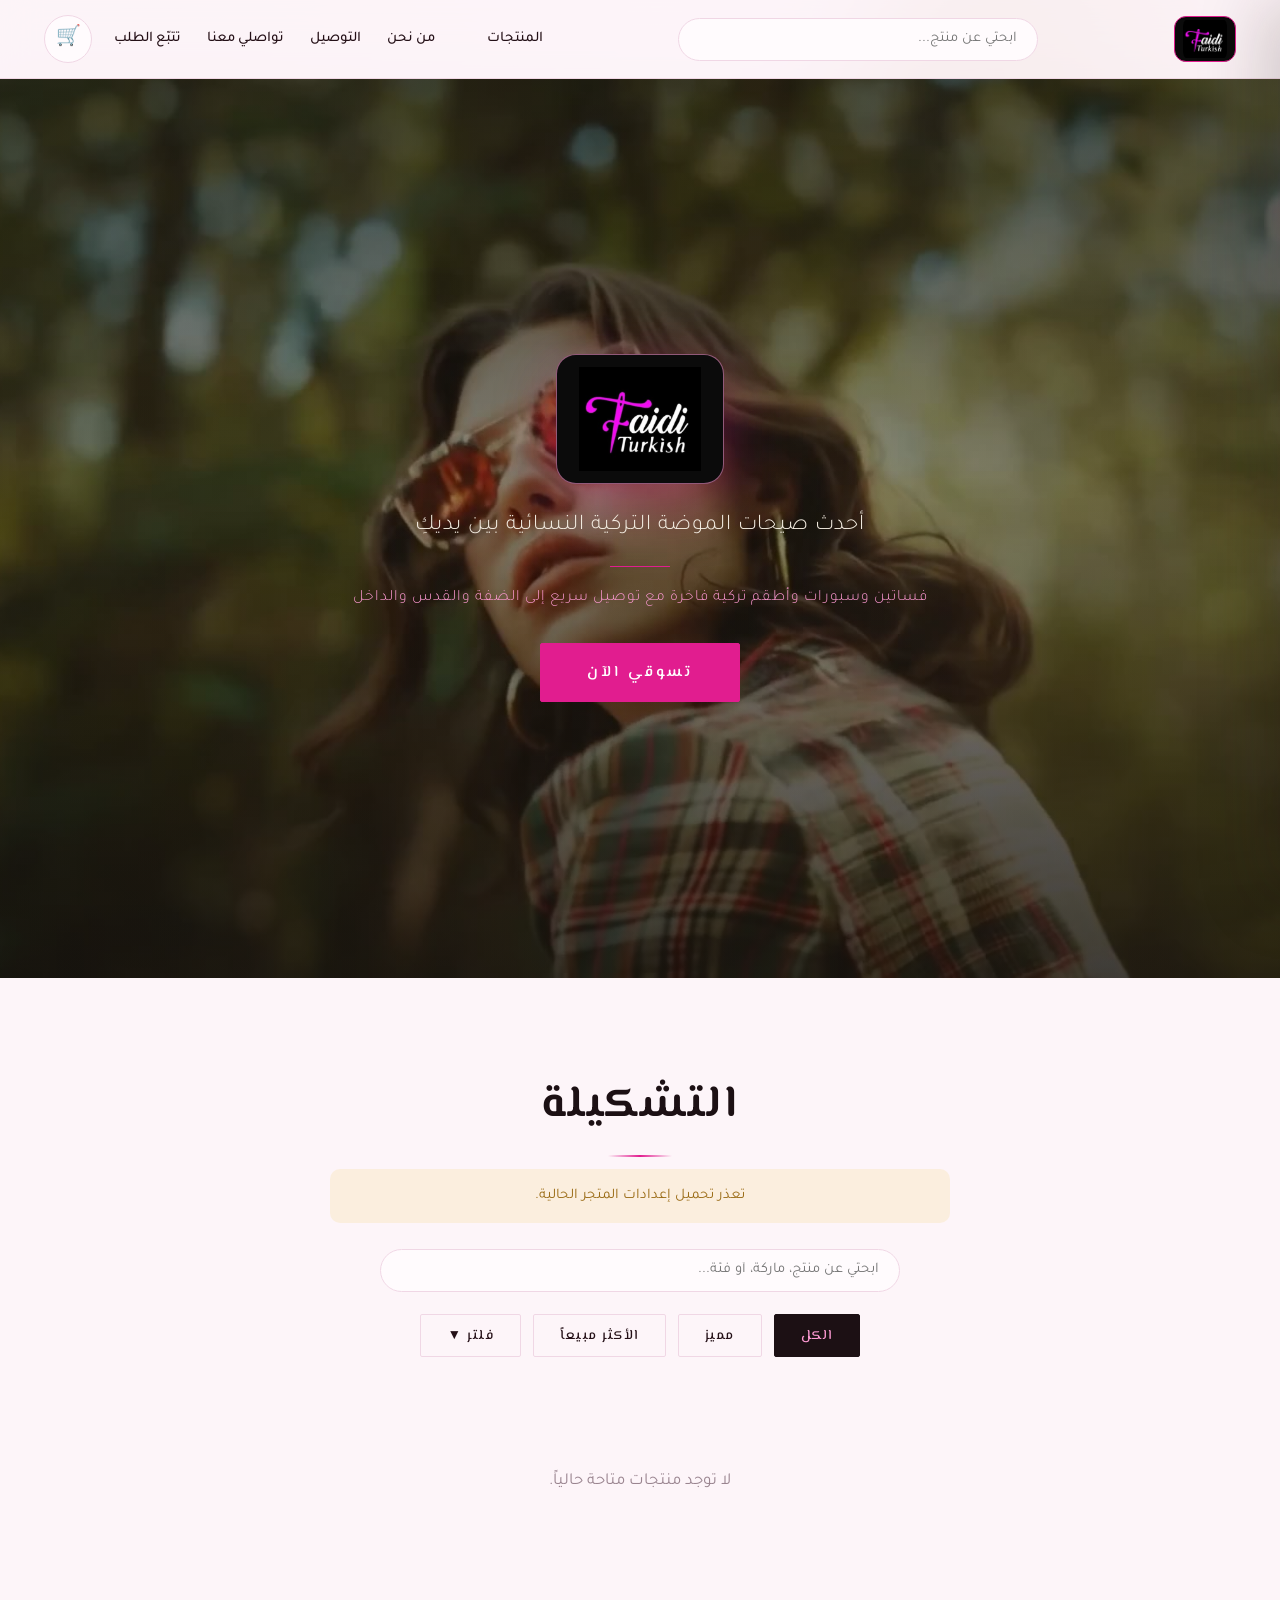
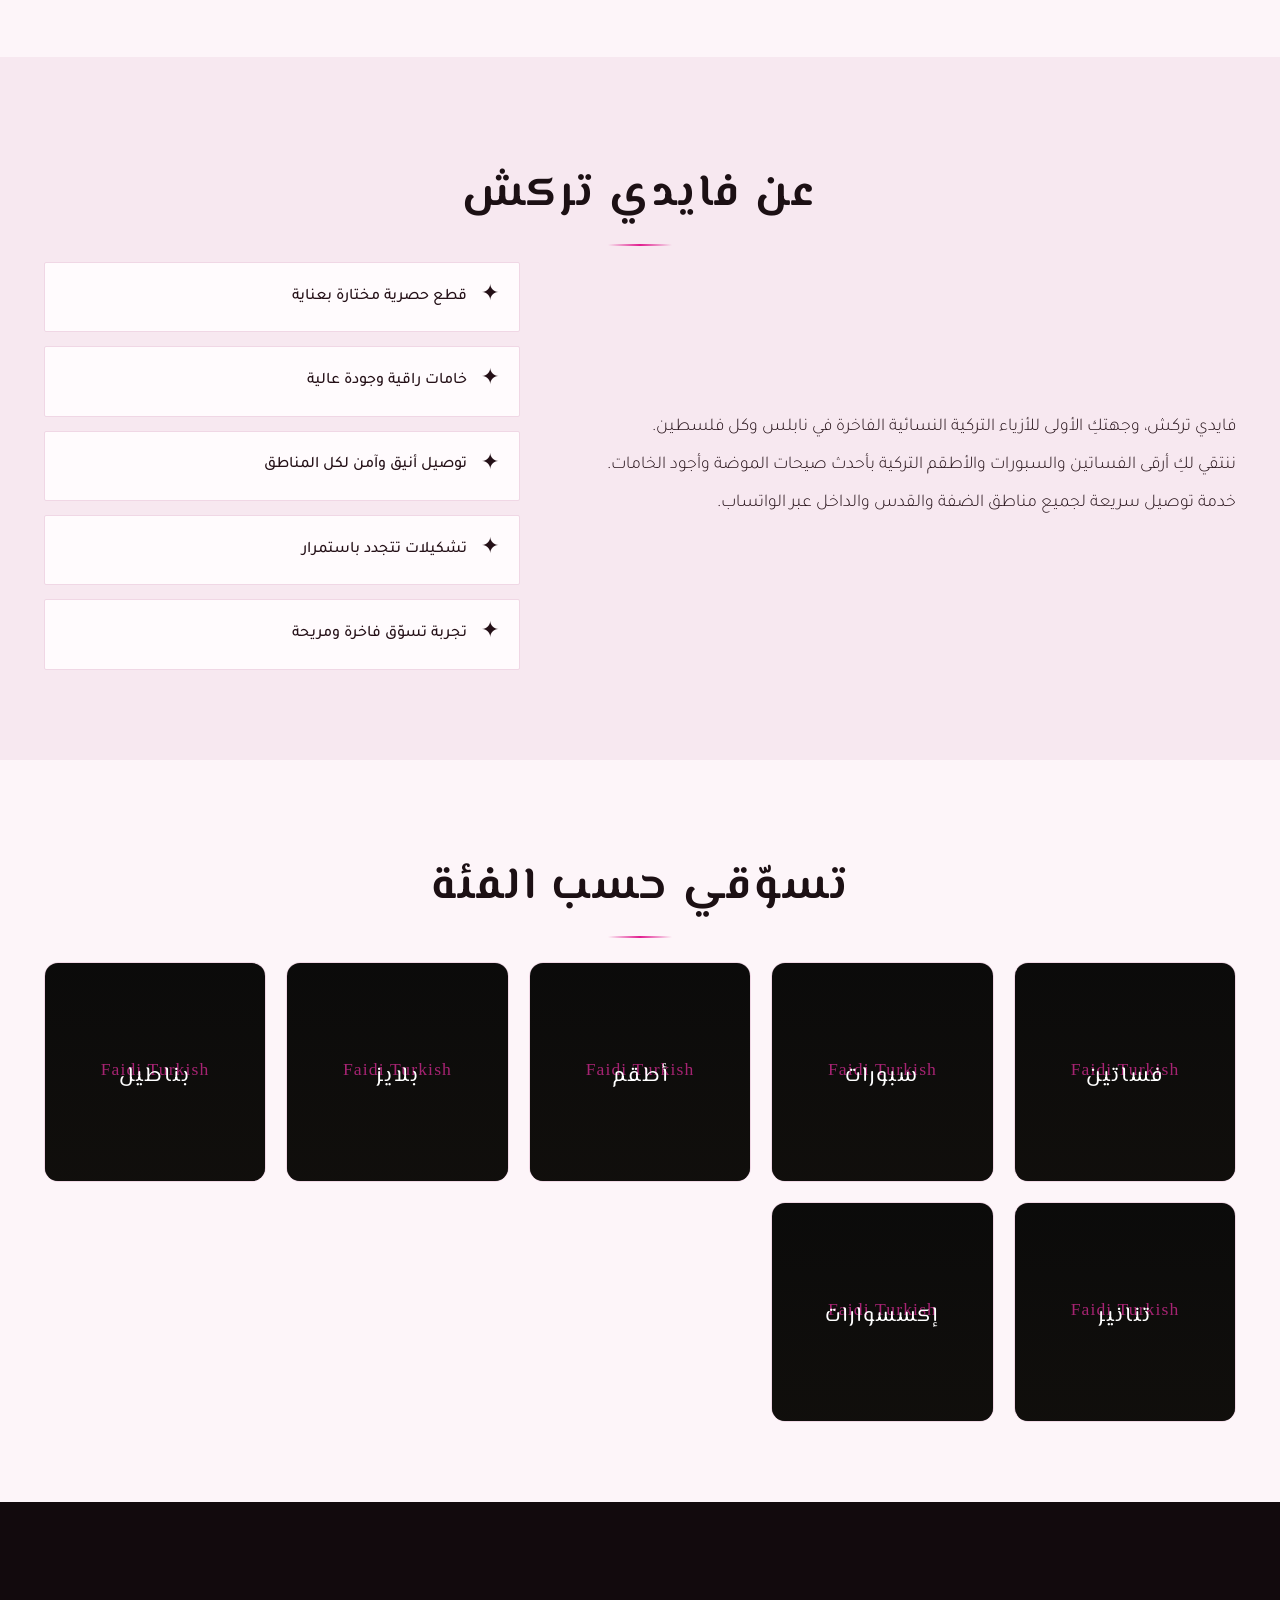
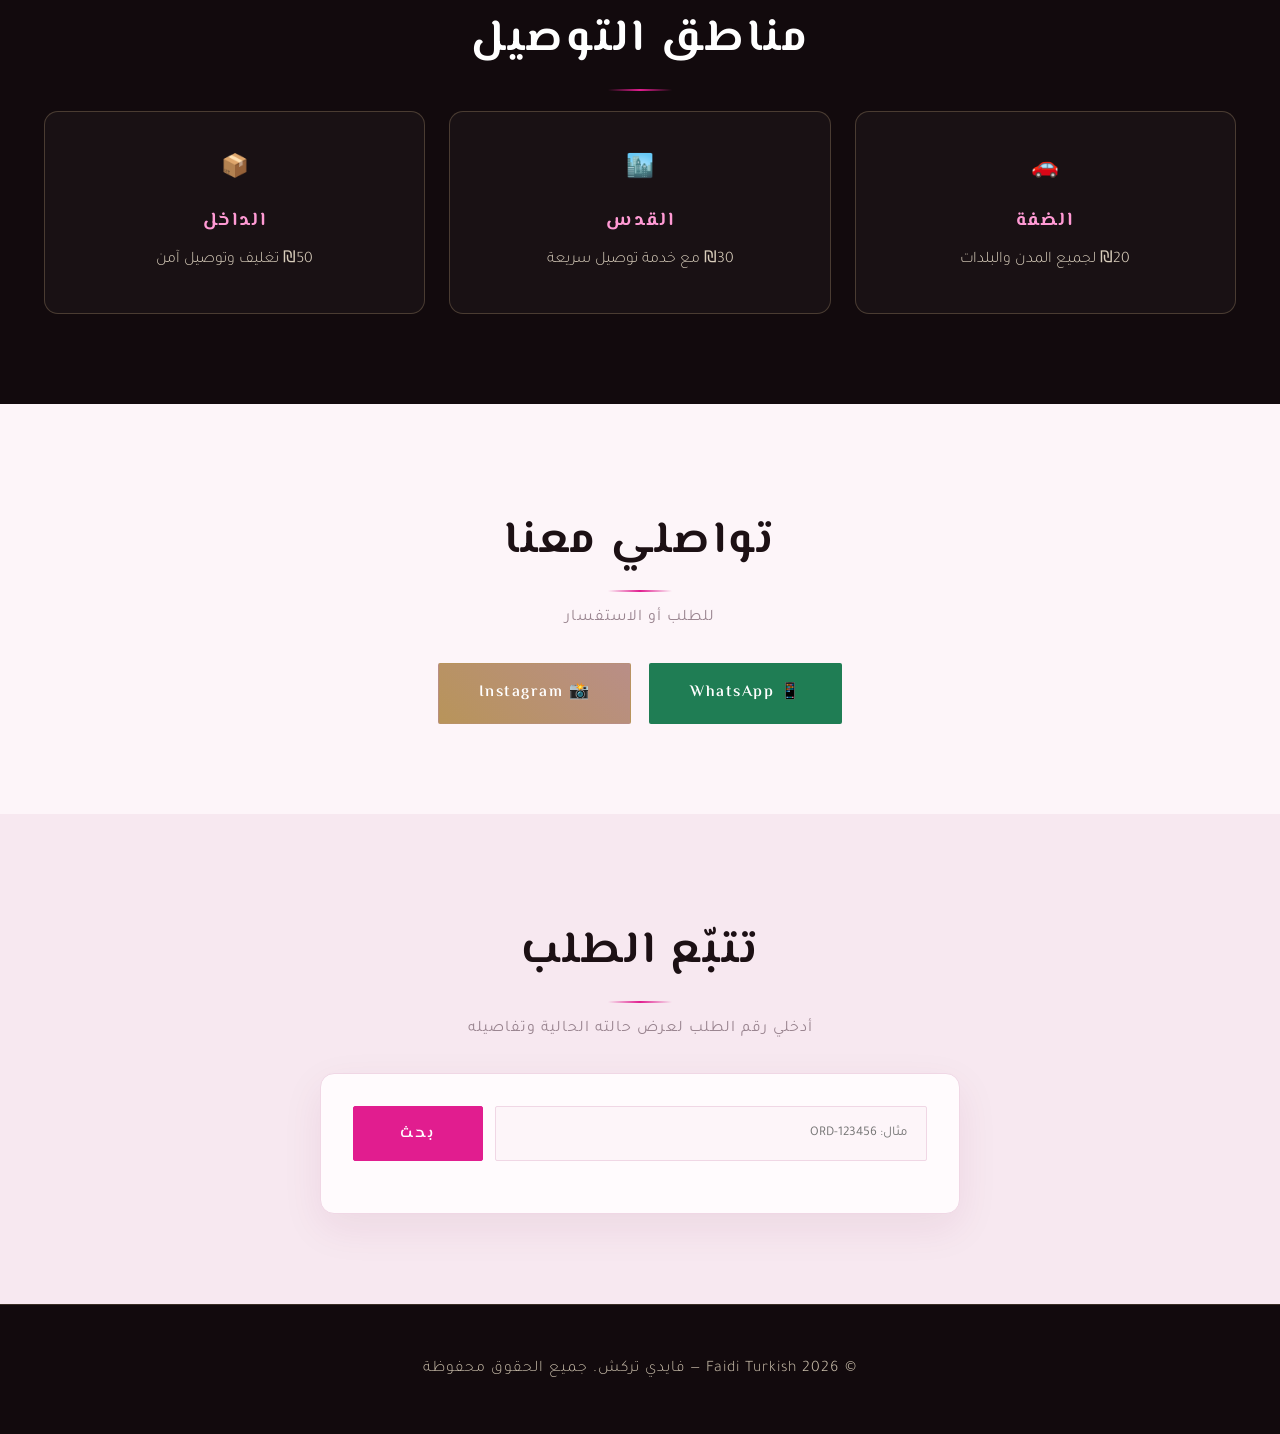
==== commit a101e9ea: "Add inventory system, lazy GIF posters, and new hero video - New landscape hero clip (editorial fash" ====
--- a/index.html
+++ b/index.html
@@ -197,6 +197,7 @@
                         <div class="pdp-size-options" id="pdpSizes"></div>
                     </div>
                     <div class="pdp-price" id="pdpPrice"></div>
+                    <div class="pdp-stock" id="pdpStock" style="display:none;"></div>
                     <div class="pdp-qty">
                         <label>الكمية:</label>
                         <div class="qty-selector">
--- a/style.css
+++ b/style.css
@@ -1121,6 +1121,49 @@
     will-change: transform, opacity;
 }
 
+/* ===== Inventory + toast UI ===== */
+.faidi-toast {
+    position: fixed;
+    bottom: 28px;
+    left: 50%;
+    transform: translateX(-50%) translateY(20px);
+    background: #2b2b2b;
+    color: #fff;
+    padding: 12px 22px;
+    border-radius: 30px;
+    font-size: 0.95rem;
+    box-shadow: 0 8px 24px rgba(0,0,0,0.25);
+    opacity: 0;
+    pointer-events: none;
+    z-index: 4000;
+    transition: opacity .25s ease, transform .25s ease;
+    max-width: 90vw;
+    text-align: center;
+}
+.faidi-toast.show {
+    opacity: 1;
+    transform: translateX(-50%) translateY(0);
+}
+
+.pdp-stock {
+    font-size: 0.9rem;
+    font-weight: 600;
+    margin: 4px 0 2px;
+}
+.pdp-stock.in { color: #16a34a; }
+.pdp-stock.low { color: #d97706; }
+.pdp-stock.out { color: #dc2626; }
+
+.pdp-size-btn.sold-out {
+    opacity: 0.45;
+    text-decoration: line-through;
+    cursor: not-allowed;
+}
+
+.size-select option:disabled {
+    color: #bbb;
+}
+
 @media (hover: none), (max-width: 768px) {
     .bg-shard { display: none; }
     .bg-orb { opacity: 0.38; }
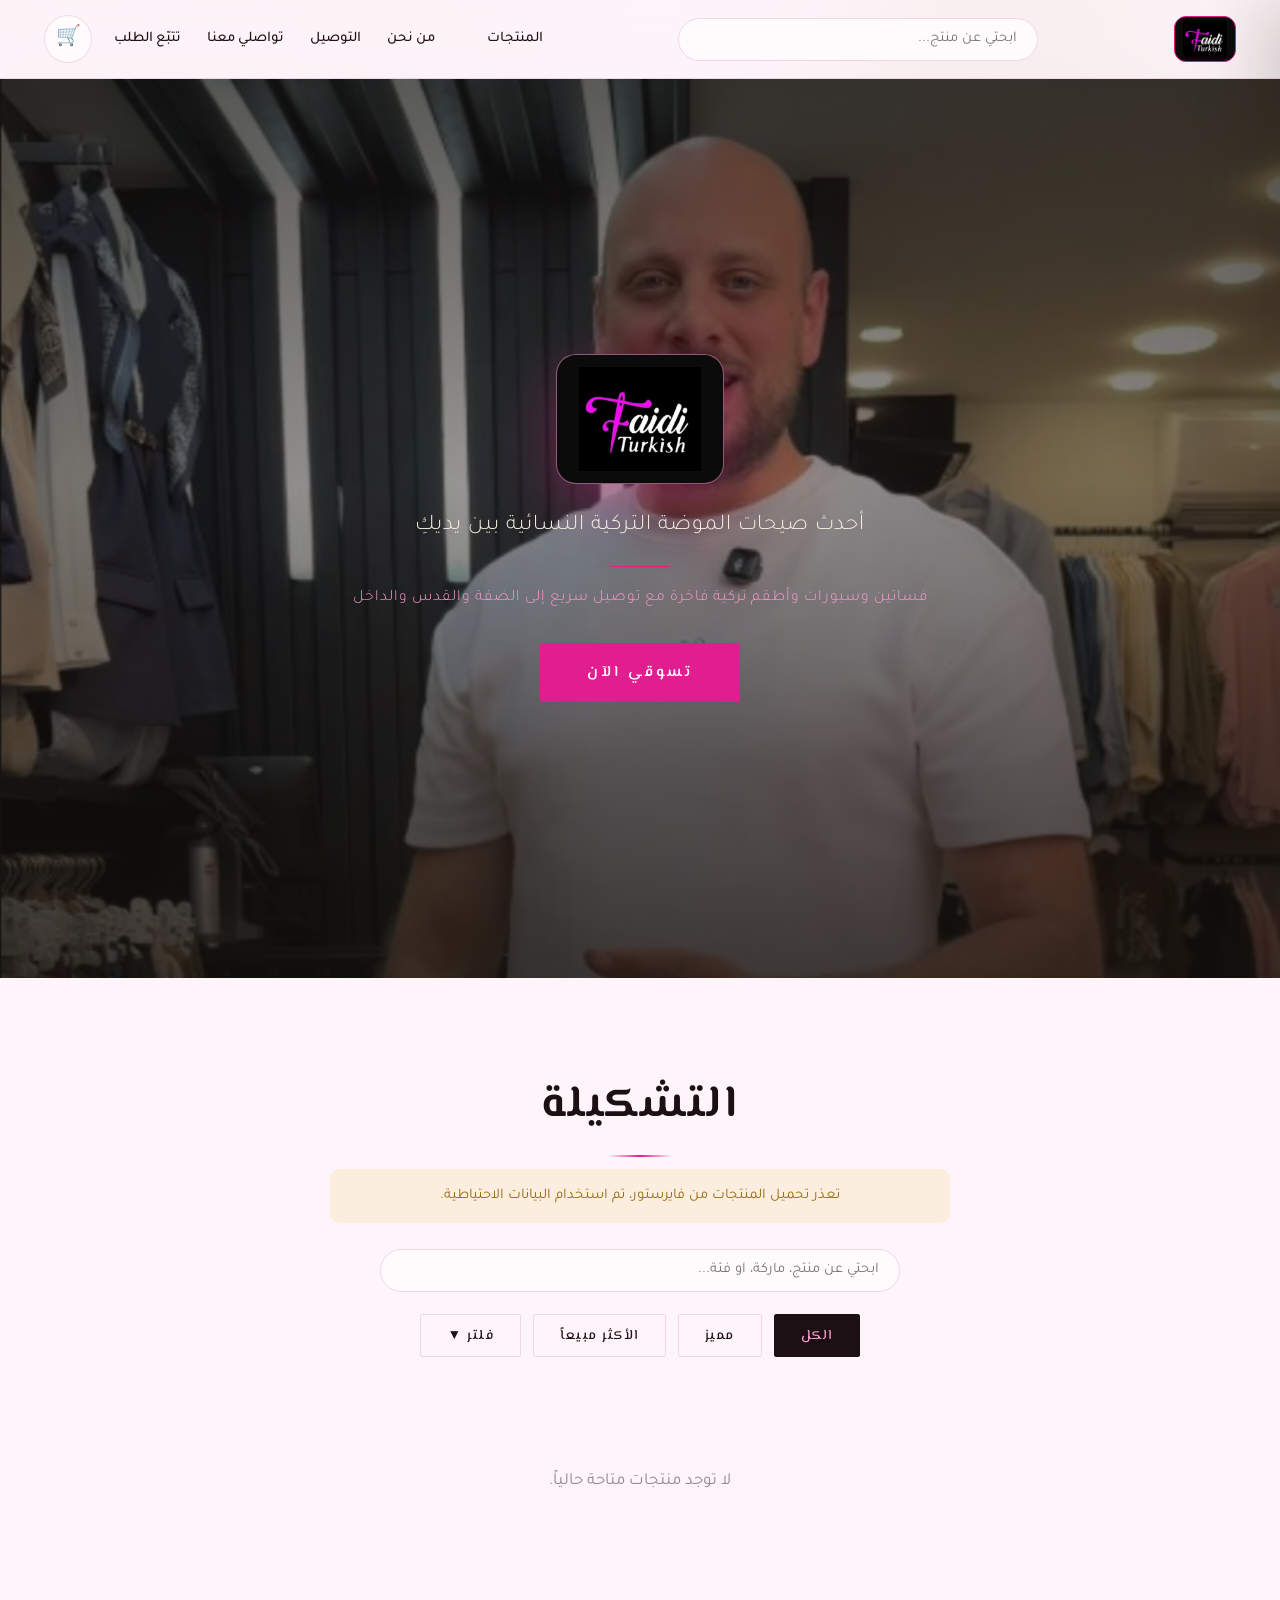
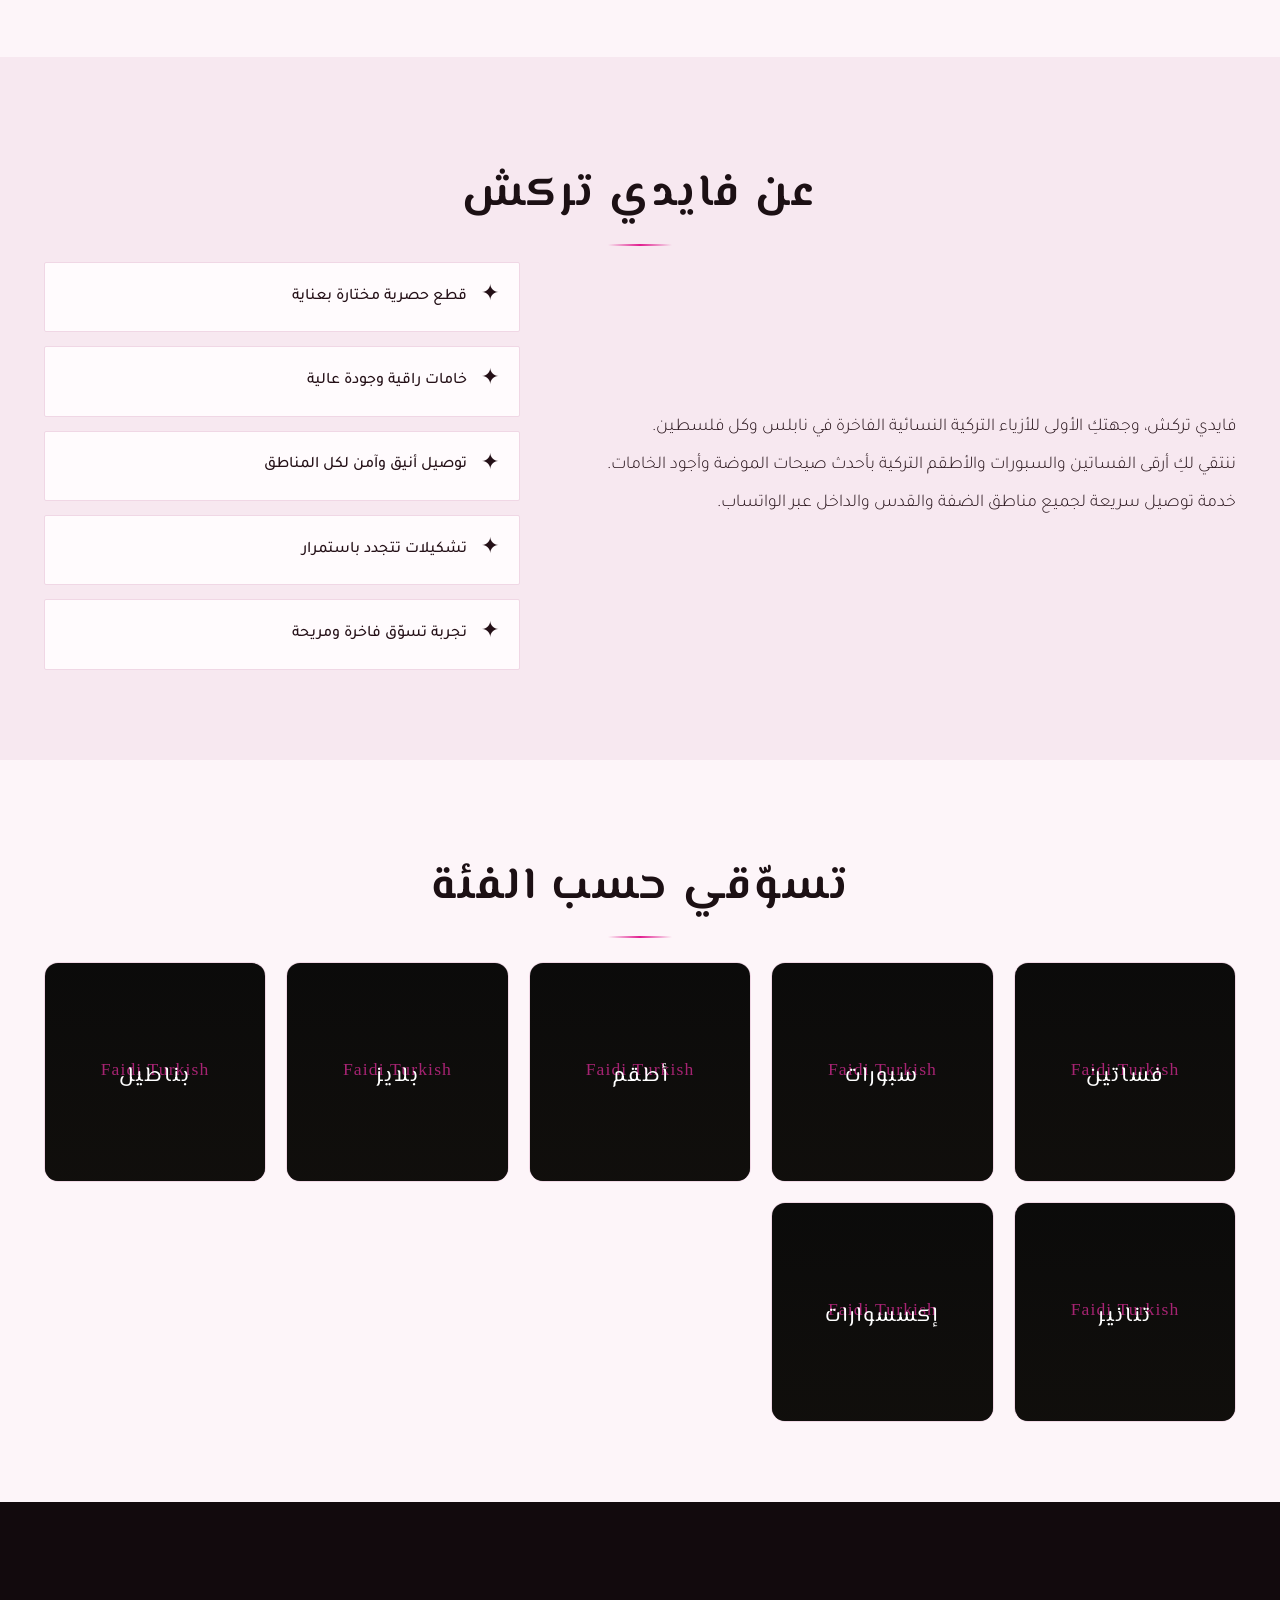
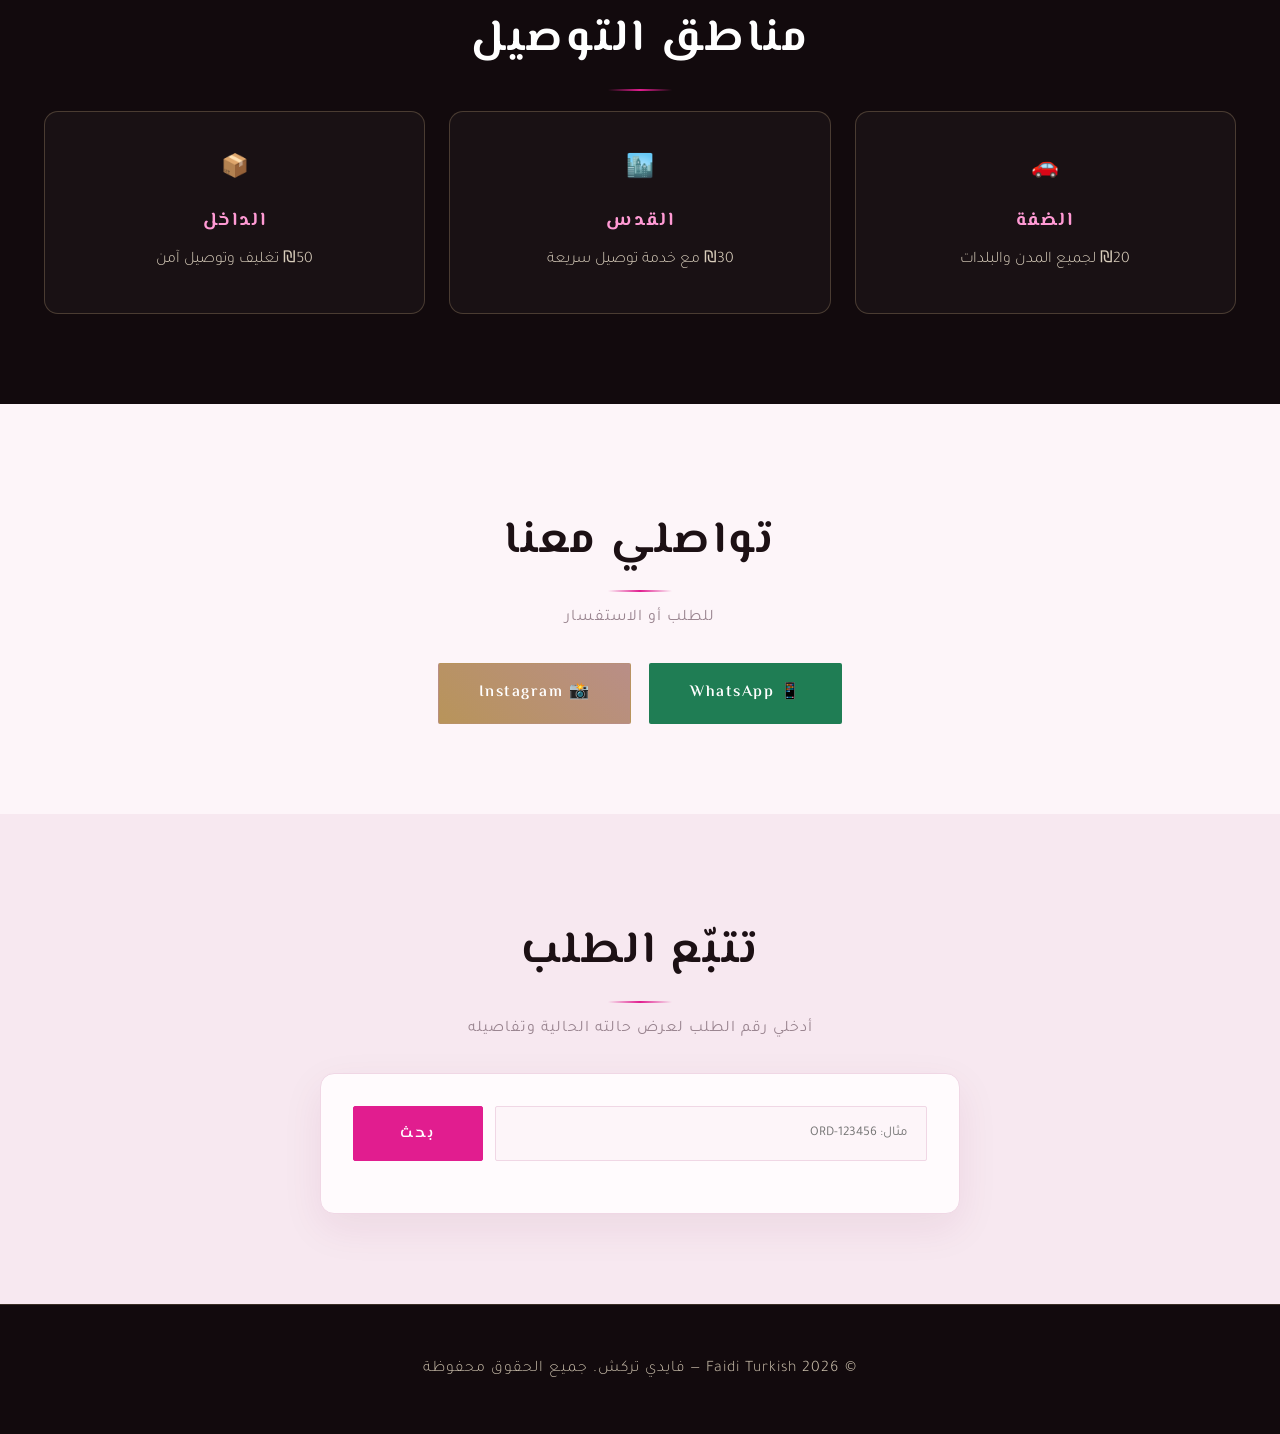
==== commit 56be53df: "Use owner storefront photo as hero; real IG reel GIFs (vertical 9/16) as product media Co-authored-b" ====
--- a/index.html
+++ b/index.html
@@ -65,10 +65,7 @@
 
     <section class="hero" id="heroSection">
         <div class="hero-slide active">
-            <video class="hero-video" autoplay muted loop playsinline preload="auto" poster="hero-poster.jpg" aria-label="عارضات أزياء يعرضن أحدث الإطلالات">
-                <source src="hero-video.mp4" type="video/mp4">
-                <img src="hero-bg.png" alt="Hero">
-            </video>
+            <img class="hero-video hero-owner-img" src="hero-owner.jpg" alt="فايدي تركش - المتجر">
             <div class="hero-overlay">
                 <div class="hero-content">
                     <div class="hero-logo">
--- a/style.css
+++ b/style.css
@@ -218,6 +218,7 @@
 .hero .hero-slide.active { opacity: 1; z-index: 2; }
 .hero .hero-slide > img,
 .hero .hero-slide > video { width: 100%; height: 100%; object-fit: cover; }
+.hero-owner-img { object-position: center 22%; }
 .hero-overlay {
     position: absolute;
     inset: 0;
@@ -449,7 +450,7 @@
 .product-card:hover { transform: translateY(-8px); box-shadow: var(--shadow-hover); border-color: var(--gold-soft); }
 .product-image {
     position: relative;
-    aspect-ratio: 3 / 4;
+    aspect-ratio: 9 / 16;
     overflow: hidden;
     background: var(--bg-alt);
 }
@@ -729,7 +730,7 @@
 .pdp-close:hover { background: var(--gold); color: #fff; transform: rotate(90deg); }
 html[dir="rtl"] .pdp-close { right: auto; left: 16px; }
 .pdp-content { display: grid; grid-template-columns: 1fr 1fr; gap: 0; }
-.pdp-image { aspect-ratio: 3 / 4; overflow: hidden; background: var(--bg-alt); }
+.pdp-image { aspect-ratio: 9 / 16; overflow: hidden; background: var(--bg-alt); }
 html[dir="rtl"] .pdp-image { border-radius: 0; }
 .pdp-image img { width: 100%; height: 100%; object-fit: cover; }
 .pdp-info { padding: 44px 38px; }
@@ -981,7 +982,7 @@
 @media (max-width: 920px) {
     .about-content { grid-template-columns: 1fr; gap: 30px; }
     .pdp-content { grid-template-columns: 1fr; }
-    .pdp-image { aspect-ratio: 16/10; }
+    .pdp-image { aspect-ratio: 4/5; }
     .filter-panel { grid-template-columns: 1fr; }
 }
 @media (max-width: 768px) {
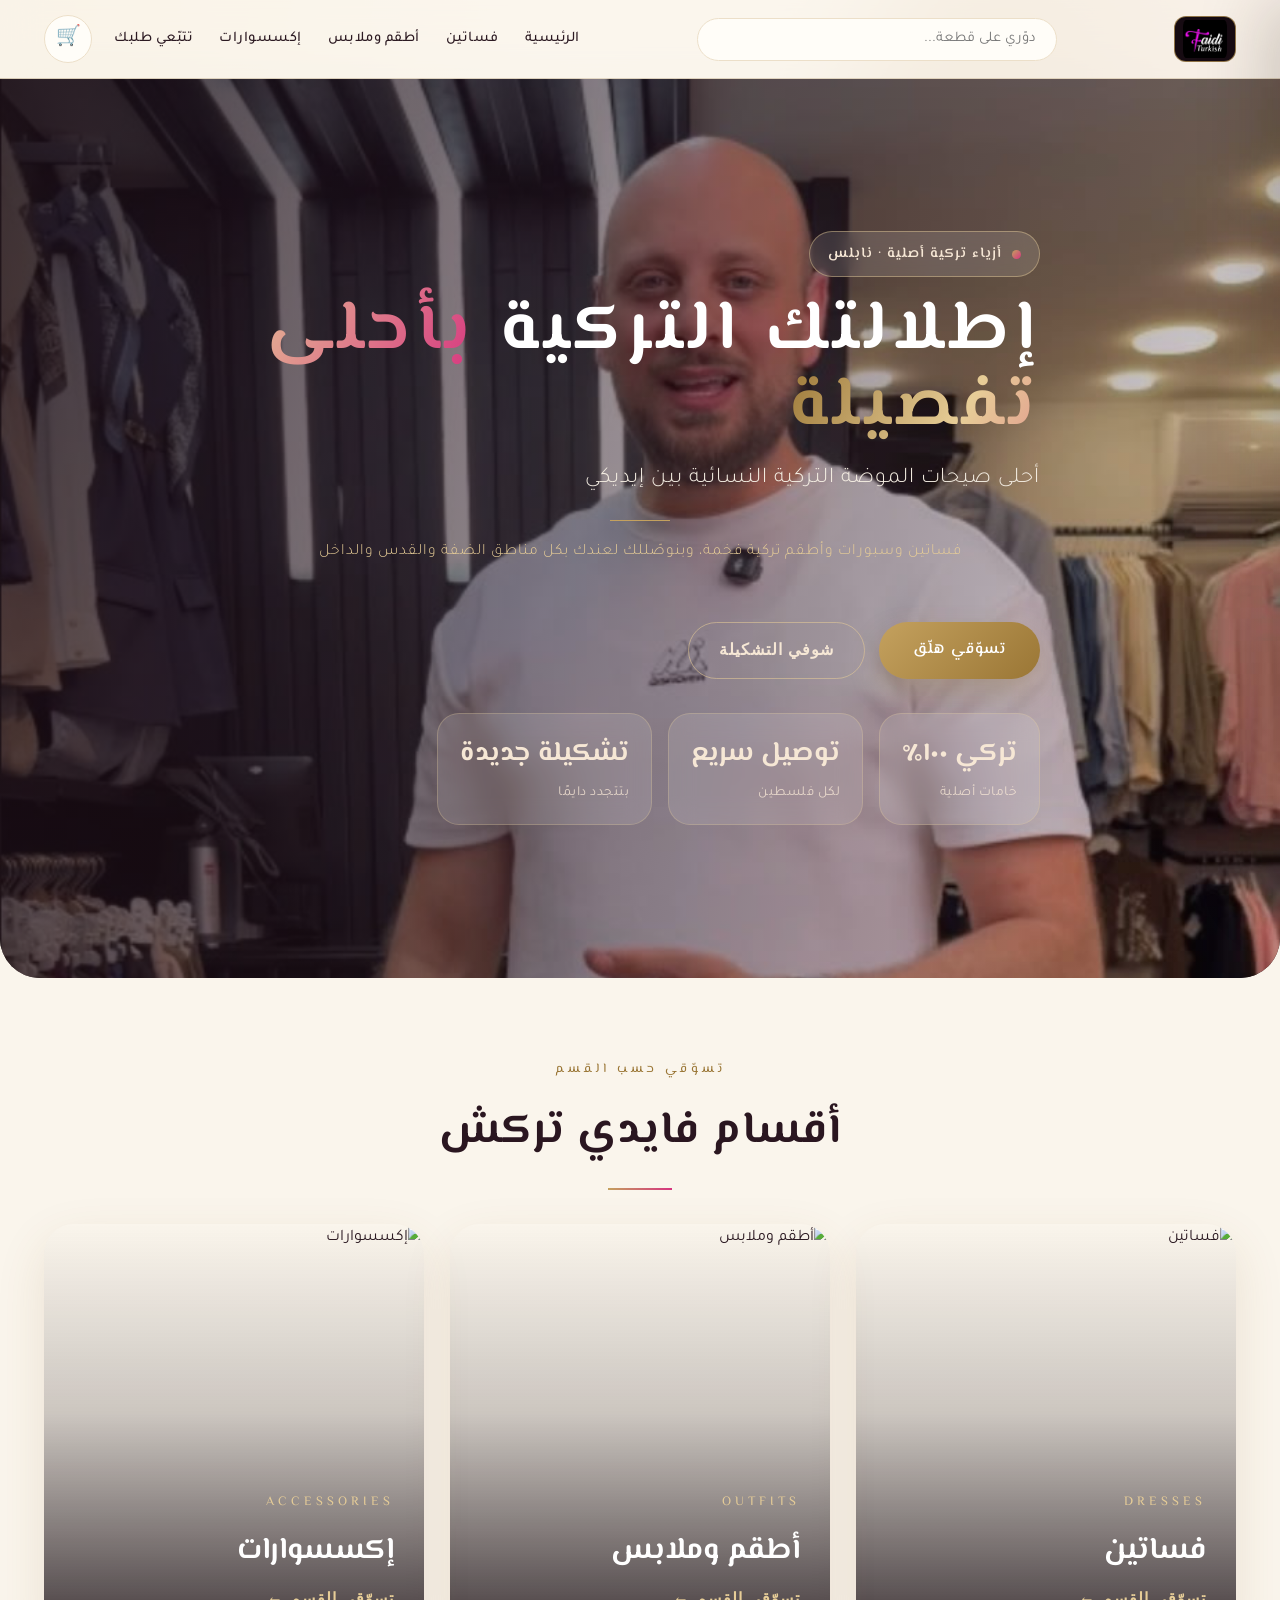
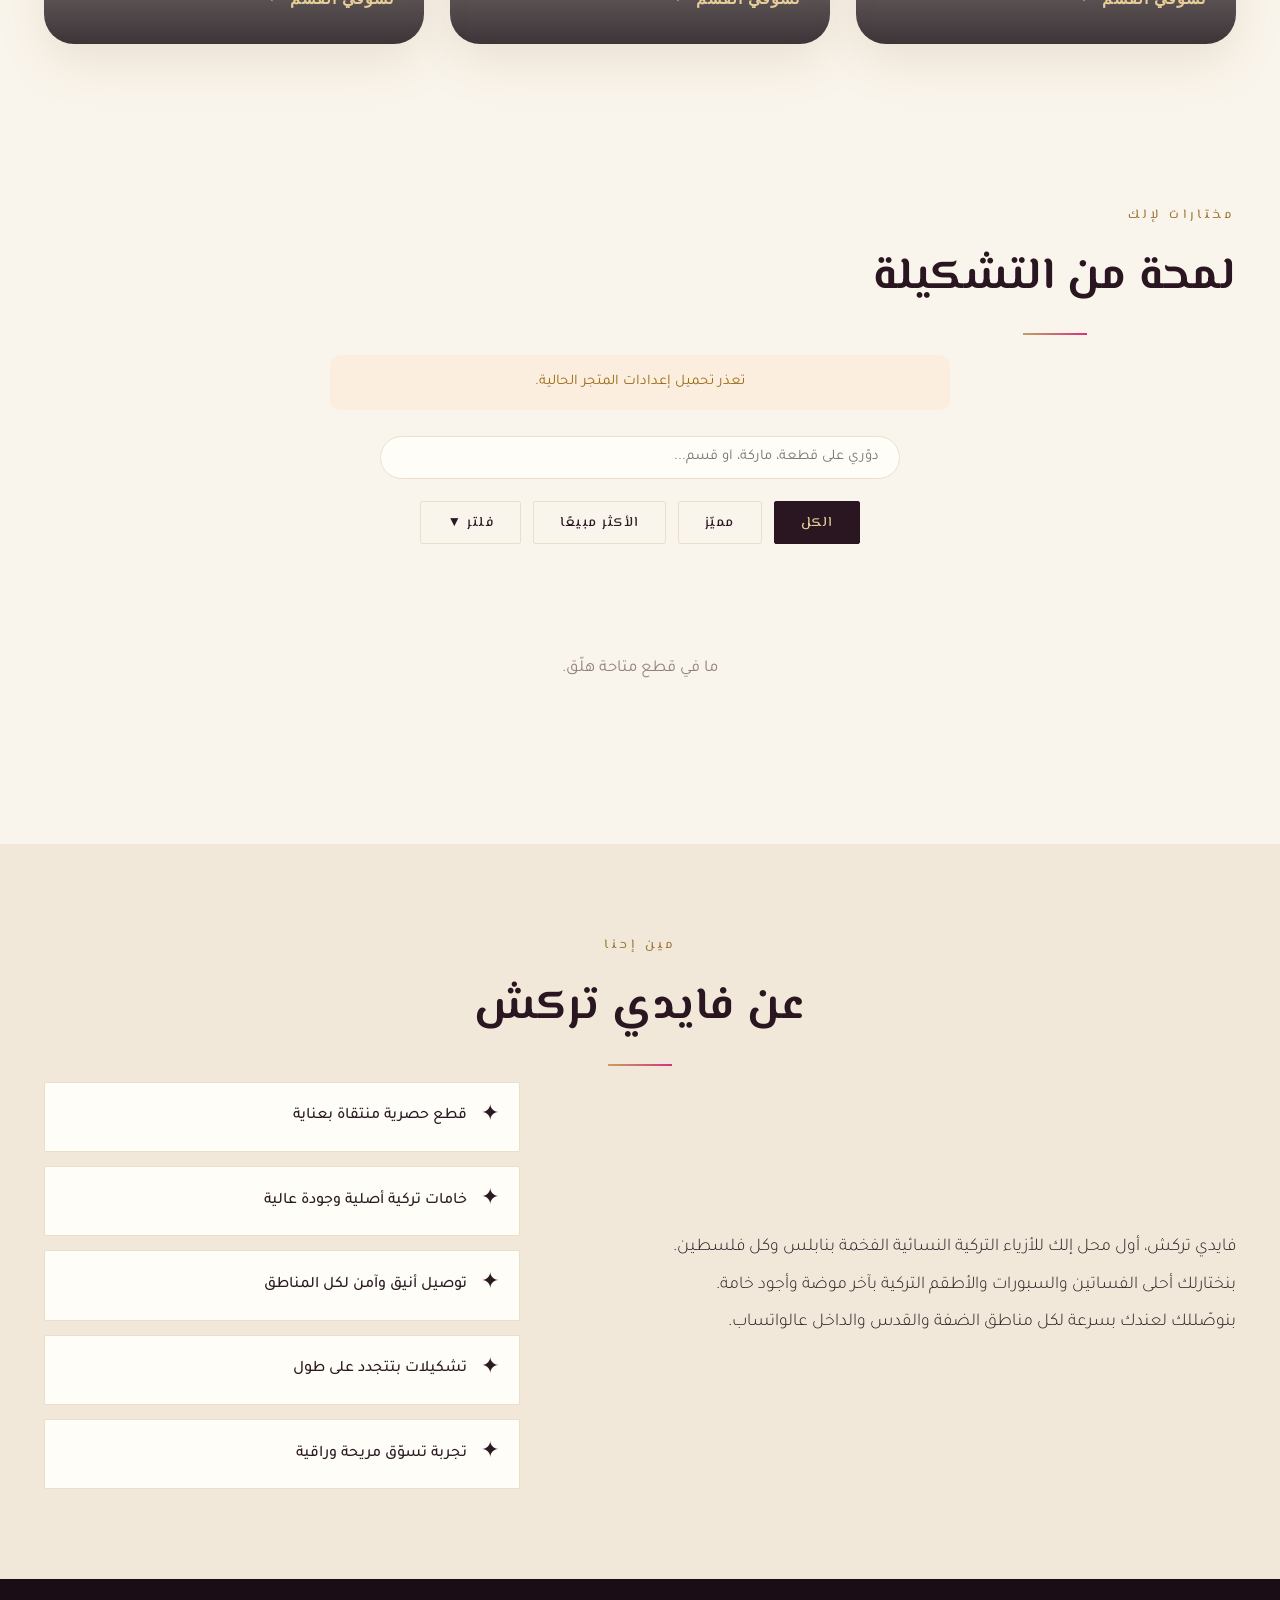
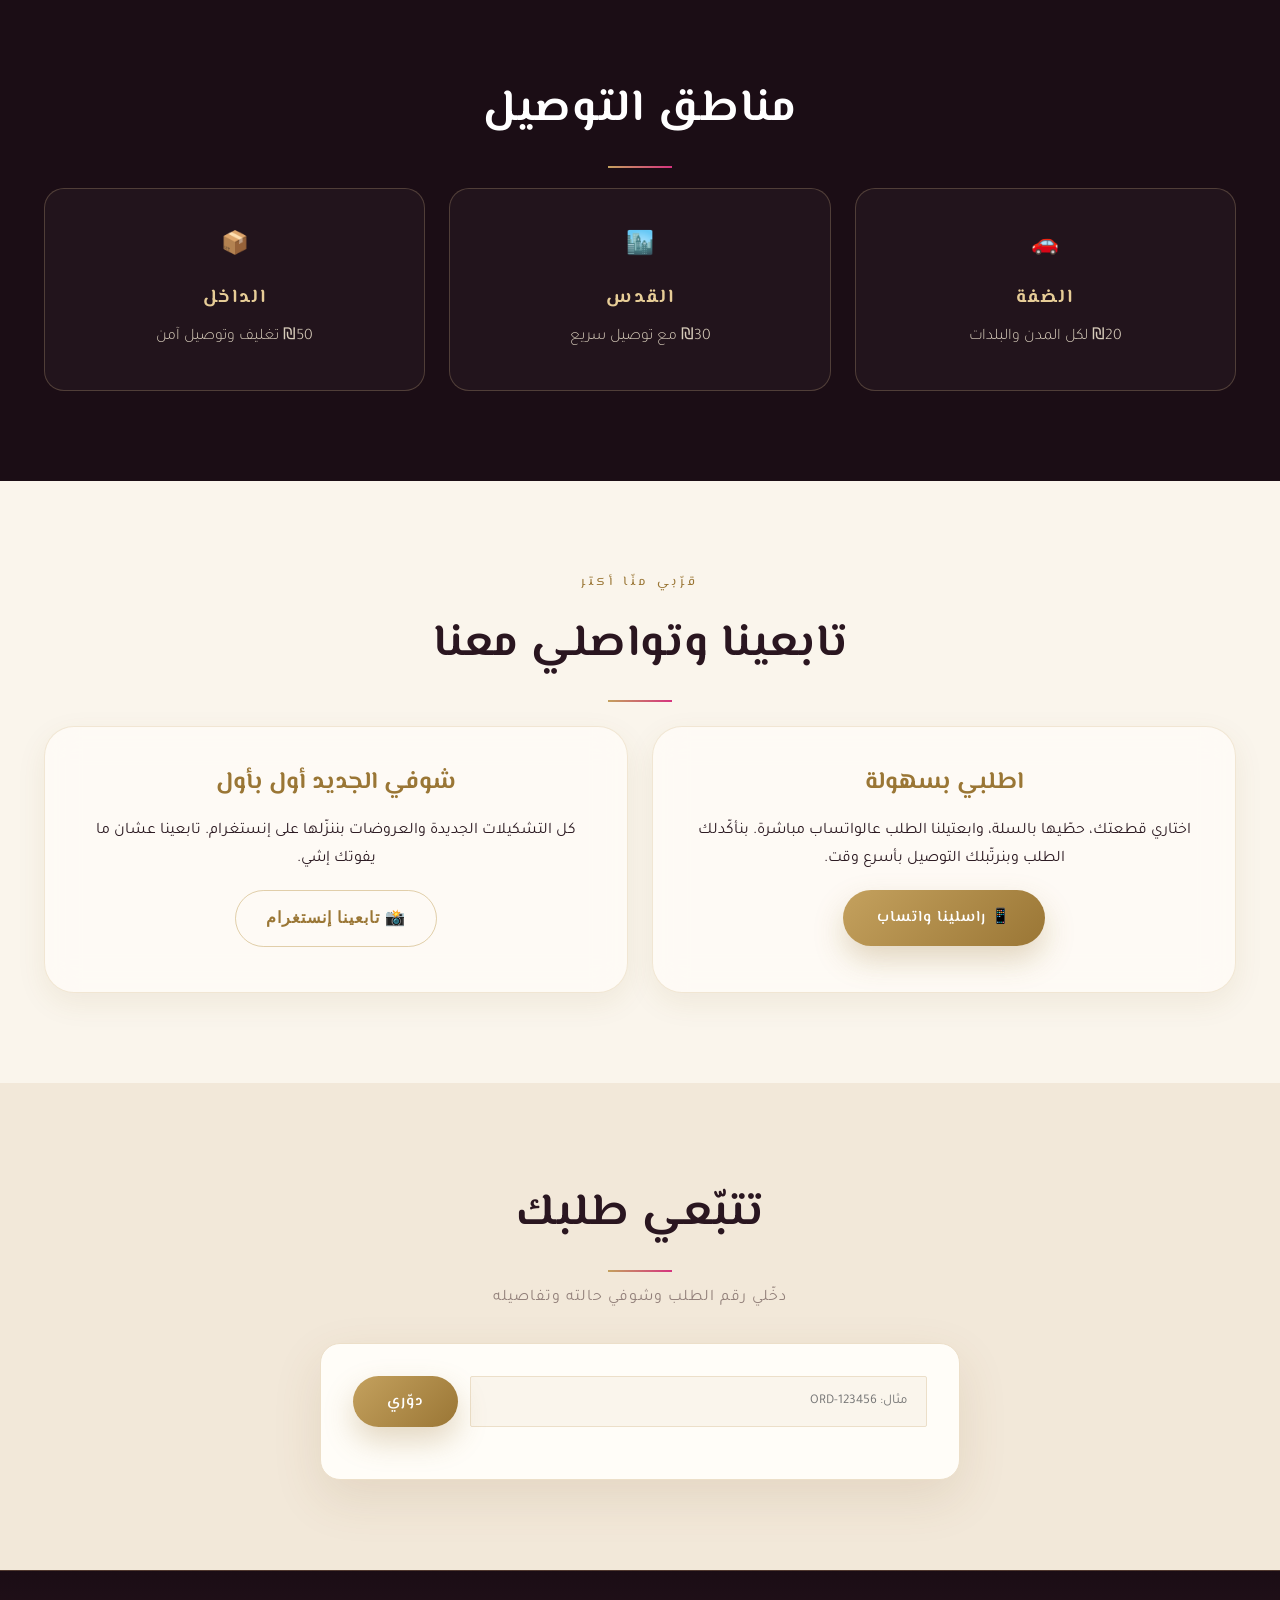
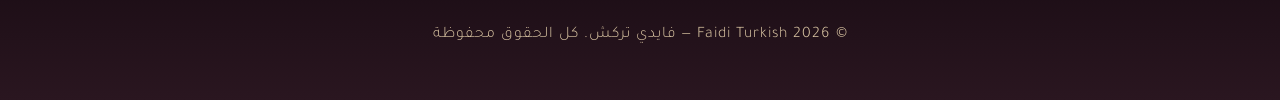
==== commit c694ce8a: "Luxury multi-page redesign + عامية tone - Retheme to champagne/rose-gold/plum luxury palette (style." ====
--- a/index.html
+++ b/index.html
@@ -1,10 +1,9 @@
 <!DOCTYPE html>
-<!-- Deployed via GitHub Actions -->
 <html lang="ar" dir="rtl">
 <head>
     <meta charset="UTF-8">
     <meta name="viewport" content="width=device-width, initial-scale=1.0">
-    <title>Faidi Turkish | فايدي تركش — أزياء نسائية فاخرة</title>
+    <title>Faidi Turkish | فايدي تركش — أزياء نسائية تركية فخمة</title>
     <link rel="preconnect" href="https://fonts.googleapis.com">
     <link rel="preconnect" href="https://fonts.gstatic.com" crossorigin>
     <link href="https://fonts.googleapis.com/css2?family=Tajawal:wght@300;400;500;700;900&family=El+Messiri:wght@400;500;600;700&family=Playfair+Display:wght@400;500;600;700&display=swap" rel="stylesheet">
@@ -24,28 +23,25 @@
     </div>
 
     <div class="discount-banner" id="discountBanner" style="display:none;">
-        <div class="banner-scroll">
-            <span id="bannerText"></span>
-        </div>
+        <div class="banner-scroll"><span id="bannerText"></span></div>
     </div>
 
     <nav class="navbar" id="navbar">
         <div class="container nav-container">
-            <a href="#" class="logo">
+            <a href="index.html" class="logo">
                 <img src="logo.png" alt="Faidi Turkish" class="logo-img" id="logoImg">
                 <span id="logoText" class="logo-text">Faidi Turkish</span>
             </a>
             <div class="nav-search">
-                <input type="text" id="navSearchInput" placeholder="ابحثي عن منتج..." autocomplete="off">
+                <input type="text" id="navSearchInput" placeholder="دوّري على قطعة..." autocomplete="off">
                 <div class="search-dropdown" id="navSearchDropdown"></div>
             </div>
             <ul class="nav-links">
-                <li><a href="#products">المنتجات</a></li>
-                <li></li>
-                <li><a href="#about">من نحن</a></li>
-                <li><a href="#delivery">التوصيل</a></li>
-                <li><a href="#contact">تواصلي معنا</a></li>
-                <li><a href="#order-tracking">تتبّع الطلب</a></li>
+                <li><a href="index.html">الرئيسية</a></li>
+                <li><a href="dresses.html">فساتين</a></li>
+                <li><a href="clothes.html">أطقم وملابس</a></li>
+                <li><a href="accessories.html">إكسسوارات</a></li>
+                <li><a href="#order-tracking">تتبّعي طلبك</a></li>
             </ul>
             <div class="cart-icon" id="cartIcon" onclick="toggleCart()">
                 🛒
@@ -56,11 +52,13 @@
     </nav>
 
     <div class="mobile-menu" id="mobileMenu">
-        <a href="#products" onclick="toggleMobileMenu()">المنتجات</a>
-        <a href="#about" onclick="toggleMobileMenu()">من نحن</a>
+        <a href="index.html">الرئيسية</a>
+        <a href="dresses.html">فساتين</a>
+        <a href="clothes.html">أطقم وملابس</a>
+        <a href="accessories.html">إكسسوارات</a>
+        <a href="#about" onclick="toggleMobileMenu()">مين إحنا</a>
         <a href="#delivery" onclick="toggleMobileMenu()">التوصيل</a>
-        <a href="#contact" onclick="toggleMobileMenu()">تواصلي معنا</a>
-        <a href="#order-tracking" onclick="toggleMobileMenu()">تتبّع الطلب</a>
+        <a href="#order-tracking" onclick="toggleMobileMenu()">تتبّعي طلبك</a>
     </div>
 
     <section class="hero" id="heroSection">
@@ -68,42 +66,80 @@
             <img class="hero-video hero-owner-img" src="hero-owner.jpg" alt="فايدي تركش - المتجر">
             <div class="hero-overlay">
                 <div class="hero-content">
-                    <div class="hero-logo">
-                        <img src="logo.png" id="heroLogo" alt="Faidi Turkish" class="hero-logo-img">
-                    </div>
-                    <h1 id="heroTitle" style="display:none;">Faidi Turkish | فايدي تركش</h1>
-                    <p class="hero-subtitle" id="heroSubtitle">أحدث صيحات الموضة التركية النسائية بين يديكِ</p>
-                    <p class="hero-tagline">فساتين وسبورات وأطقم تركية فاخرة مع توصيل سريع إلى الضفة والقدس والداخل</p>
-                    <a href="#products" class="btn-primary">تسوقي الآن</a>
+                    <span class="pill-label on-dark hero-eyebrow"><span class="dot"></span>أزياء تركية أصلية · نابلس</span>
+                    <h1 id="heroTitle">إطلالتك التركية <span class="gradient-text">بأحلى تفصيلة</span></h1>
+                    <p class="hero-subtitle" id="heroSubtitle">أحلى صيحات الموضة التركية النسائية بين إيديكي</p>
+                    <p class="hero-tagline">فساتين وسبورات وأطقم تركية فخمة، وبنوصّللك لعندك بكل مناطق الضفة والقدس والداخل</p>
+                    <div class="hero-cta">
+                        <a href="dresses.html" class="btn-primary">تسوّقي هلّق</a>
+                        <a href="#featured" class="btn-ghost on-dark">شوفي التشكيلة</a>
+                    </div>
+                    <div class="hero-stats">
+                        <div class="hero-stat"><strong>تركي ١٠٠٪</strong><span>خامات أصلية</span></div>
+                        <div class="hero-stat"><strong>توصيل سريع</strong><span>لكل فلسطين</span></div>
+                        <div class="hero-stat"><strong>تشكيلة جديدة</strong><span>بتتجدد دايمًا</span></div>
+                    </div>
                 </div>
             </div>
         </div>
         <div class="hero-dots" id="heroDots"></div>
     </section>
 
-    <section id="products" class="filter-section">
-        <div class="container">
-            <h2 class="section-title">التشكيلة</h2>
+    <section class="brands-section" id="categories">
+        <div class="container">
+            <span class="eyebrow" style="text-align:center;display:block;">تسوّقي حسب القسم</span>
+            <h2 class="section-title">أقسام فايدي تركش</h2>
+            <div class="cat-cards">
+                <a href="dresses.html" class="cat-card">
+                    <img src="https://images.unsplash.com/photo-1566174053879-31528523f8ae?w=800&h=1000&fit=crop" alt="فساتين" loading="lazy">
+                    <div class="cat-card-overlay">
+                        <span class="eyebrow">Dresses</span>
+                        <h3>فساتين</h3>
+                        <span class="go">تسوّقي القسم ←</span>
+                    </div>
+                </a>
+                <a href="clothes.html" class="cat-card">
+                    <img src="https://images.unsplash.com/photo-1483985988355-763728e1935b?w=800&h=1000&fit=crop" alt="أطقم وملابس" loading="lazy">
+                    <div class="cat-card-overlay">
+                        <span class="eyebrow">Outfits</span>
+                        <h3>أطقم وملابس</h3>
+                        <span class="go">تسوّقي القسم ←</span>
+                    </div>
+                </a>
+                <a href="accessories.html" class="cat-card">
+                    <img src="https://images.unsplash.com/photo-1611652022419-a9419f74343d?w=800&h=1000&fit=crop" alt="إكسسوارات" loading="lazy">
+                    <div class="cat-card-overlay">
+                        <span class="eyebrow">Accessories</span>
+                        <h3>إكسسوارات</h3>
+                        <span class="go">تسوّقي القسم ←</span>
+                    </div>
+                </a>
+            </div>
+        </div>
+    </section>
+
+    <section id="featured" class="filter-section">
+        <div class="container">
+            <div class="featured-head">
+                <div>
+                    <span class="eyebrow">مختارات لإلك</span>
+                    <h2 class="section-title" style="text-align:right;">لمحة من التشكيلة</h2>
+                </div>
+            </div>
             <p class="store-notice" id="storeNotice" style="display:none;"></p>
             <div class="products-search">
-                <input type="text" id="productsSearchInput" placeholder="ابحثي عن منتج، ماركة، أو فئة..." autocomplete="off">
+                <input type="text" id="productsSearchInput" placeholder="دوّري على قطعة، ماركة، أو قسم..." autocomplete="off">
                 <div class="search-dropdown" id="productsSearchDropdown"></div>
             </div>
             <div class="filter-toggle-bar">
                 <button class="filter-btn active" data-filter="all" onclick="filterProducts('all')">الكل</button>
-                <button class="filter-btn status-btn" data-filter="special" onclick="filterProducts('special')">مميز</button>
-                <button class="filter-btn status-btn" data-filter="bestseller" onclick="filterProducts('bestseller')">الأكثر مبيعاً</button>
+                <button class="filter-btn status-btn" data-filter="special" onclick="filterProducts('special')">مميّز</button>
+                <button class="filter-btn status-btn" data-filter="bestseller" onclick="filterProducts('bestseller')">الأكثر مبيعًا</button>
                 <button class="filter-toggle-btn" onclick="toggleFilters()">فلتر ▼</button>
             </div>
             <div class="filter-panel" id="filterPanel" style="display:none;">
-                <div class="filter-group">
-                    <h4>الماركة</h4>
-                    <div id="brandFilters"></div>
-                </div>
-                <div class="filter-group">
-                    <h4>النوع</h4>
-                    <div id="categoryFilters"></div>
-                </div>
+                <div class="filter-group"><h4>الماركة</h4><div id="brandFilters"></div></div>
+                <div class="filter-group"><h4>القسم</h4><div id="categoryFilters"></div></div>
             </div>
         </div>
     </section>
@@ -112,7 +148,7 @@
         <div class="container products-shell">
             <div class="store-loading" id="storeLoading">
                 <div class="spinner"></div>
-                <p>جاري تحميل تشكيلتنا الفاخرة...</p>
+                <p>عم نجهّزلك التشكيلة...</p>
             </div>
             <div class="products-grid" id="productsGrid"></div>
         </div>
@@ -120,26 +156,20 @@
 
     <section id="about" class="about-section">
         <div class="container">
+            <span class="eyebrow" style="text-align:center;display:block;">مين إحنا</span>
             <h2 class="section-title">عن فايدي تركش</h2>
             <div class="about-content">
                 <div class="about-text">
-                    <p id="aboutText">فايدي تركش، وجهتكِ الأولى للأزياء التركية النسائية الفاخرة في نابلس وكل فلسطين.<br>ننتقي لكِ أرقى الفساتين والسبورات والأطقم التركية بأحدث صيحات الموضة وأجود الخامات.<br>خدمة توصيل سريعة لجميع مناطق الضفة والقدس والداخل عبر الواتساب.</p>
+                    <p id="aboutText">فايدي تركش، أول محل إلك للأزياء التركية النسائية الفخمة بنابلس وكل فلسطين.<br>بنختارلك أحلى الفساتين والسبورات والأطقم التركية بآخر موضة وأجود خامة.<br>بنوصّللك لعندك بسرعة لكل مناطق الضفة والقدس والداخل عالواتساب.</p>
                 </div>
                 <div class="about-features">
-                    <div class="feature"><span class="feature-icon">✦</span><span>قطع حصرية مختارة بعناية</span></div>
-                        <div class="feature"><span class="feature-icon">✦</span><span>خامات راقية وجودة عالية</span></div>
-                        <div class="feature"><span class="feature-icon">✦</span><span>توصيل أنيق وآمن لكل المناطق</span></div>
-                        <div class="feature"><span class="feature-icon">✦</span><span>تشكيلات تتجدد باستمرار</span></div>
-                        <div class="feature"><span class="feature-icon">✦</span><span>تجربة تسوّق فاخرة ومريحة</span></div>
-                </div>
-            </div>
-        </div>
-    </section>
-
-    <section class="brands-section">
-        <div class="container">
-            <h2 class="section-title">تسوّقي حسب الفئة</h2>
-            <div class="brands-grid" id="brandsGrid"></div>
+                    <div class="feature"><span class="feature-icon">✦</span><span>قطع حصرية منتقاة بعناية</span></div>
+                    <div class="feature"><span class="feature-icon">✦</span><span>خامات تركية أصلية وجودة عالية</span></div>
+                    <div class="feature"><span class="feature-icon">✦</span><span>توصيل أنيق وآمن لكل المناطق</span></div>
+                    <div class="feature"><span class="feature-icon">✦</span><span>تشكيلات بتتجدد على طول</span></div>
+                    <div class="feature"><span class="feature-icon">✦</span><span>تجربة تسوّق مريحة وراقية</span></div>
+                </div>
+            </div>
         </div>
     </section>
 
@@ -147,8 +177,8 @@
         <div class="container">
             <h2 class="section-title">مناطق التوصيل</h2>
             <div class="delivery-grid">
-                <div class="delivery-card"><span class="delivery-icon">🚗</span><h3>الضفة</h3><p>₪20 لجميع المدن والبلدات</p></div>
-                <div class="delivery-card"><span class="delivery-icon">🏙️</span><h3>القدس</h3><p>₪30 مع خدمة توصيل سريعة</p></div>
+                <div class="delivery-card"><span class="delivery-icon">🚗</span><h3>الضفة</h3><p>₪20 لكل المدن والبلدات</p></div>
+                <div class="delivery-card"><span class="delivery-icon">🏙️</span><h3>القدس</h3><p>₪30 مع توصيل سريع</p></div>
                 <div class="delivery-card"><span class="delivery-icon">📦</span><h3>الداخل</h3><p>₪50 تغليف وتوصيل آمن</p></div>
             </div>
         </div>
@@ -156,24 +186,31 @@
 
     <section id="contact" class="contact-section">
         <div class="container">
-            <h2 class="section-title">تواصلي معنا</h2>
-            <p class="section-subtitle">للطلب أو الاستفسار</p>
-            <div class="social-links">
-                <a href="https://wa.me/972569236758" class="social-btn whatsapp" target="_blank" id="whatsappLink"><span>📱 WhatsApp</span></a>
-                <a href="https://www.instagram.com/faidi_turkish/" class="social-btn instagram" target="_blank" id="instagramLink"><span>📸 Instagram</span></a>
-            </div>
-        </div>
-    </section>
-
+            <span class="eyebrow" style="text-align:center;display:block;">قرّبي منّا أكتر</span>
+            <h2 class="section-title">تابعينا وتواصلي معنا</h2>
+            <div class="story-grid">
+                <div class="story-card">
+                    <h3>اطلبي بسهولة</h3>
+                    <p>اختاري قطعتك، حطّيها بالسلة، وابعتيلنا الطلب عالواتساب مباشرة. بنأكّدلك الطلب وبنرتّبلك التوصيل بأسرع وقت.</p>
+                    <a href="https://wa.me/972569236758" class="btn-primary" target="_blank" id="whatsappLink" style="margin-top:16px;">📱 راسلينا واتساب</a>
+                </div>
+                <div class="story-card">
+                    <h3>شوفي الجديد أول بأول</h3>
+                    <p>كل التشكيلات الجديدة والعروضات بننزّلها على إنستغرام. تابعينا عشان ما يفوتك إشي.</p>
+                    <a href="https://www.instagram.com/faidi_turkish/" class="btn-ghost" target="_blank" id="instagramLink" style="margin-top:16px;">📸 تابعينا إنستغرام</a>
+                </div>
+            </div>
+        </div>
+    </section>
 
     <section id="order-tracking" class="order-tracking-section">
         <div class="container">
-            <h2 class="section-title">تتبّع الطلب</h2>
-            <p class="section-subtitle">أدخلي رقم الطلب لعرض حالته الحالية وتفاصيله</p>
+            <h2 class="section-title">تتبّعي طلبك</h2>
+            <p class="section-subtitle">دخّلي رقم الطلب وشوفي حالته وتفاصيله</p>
             <div class="order-tracking-card">
                 <div class="order-tracking-form">
                     <input type="text" id="orderTrackingInput" placeholder="مثال: ORD-123456" autocomplete="off">
-                    <button type="button" class="btn-primary" id="orderTrackingBtn" onclick="trackOrder()">بحث</button>
+                    <button type="button" class="btn-primary" id="orderTrackingBtn" onclick="trackOrder()">دوّري</button>
                 </div>
                 <div id="orderTrackingResult" class="order-tracking-result"></div>
             </div>
@@ -203,11 +240,11 @@
                             <button onclick="changePDPQty(1)">+</button>
                         </div>
                     </div>
-                    <button class="btn-add-cart pdp-add-btn" id="pdpAddBtn" onclick="addFromPDP()">أضيفي للسلة</button>
+                    <button class="btn-add-cart pdp-add-btn" id="pdpAddBtn" onclick="addFromPDP()">حطّيها بالسلة</button>
                 </div>
             </div>
             <div class="pdp-related" id="pdpRelated" style="display:none;">
-                <h3>منتجات مشابهة</h3>
+                <h3>قطع بتشبهها</h3>
                 <div class="pdp-related-grid" id="pdpRelatedGrid"></div>
             </div>
         </div>
@@ -216,16 +253,16 @@
     <div class="cart-overlay" id="cartOverlay" onclick="toggleCart()"></div>
     <div class="cart-sidebar" id="cartSidebar">
         <div class="cart-header">
-            <h3>سلة التسوق</h3>
+            <h3>سلة التسوّق</h3>
             <button class="cart-close" onclick="toggleCart()">✕</button>
         </div>
         <div class="cart-items" id="cartItems">
-            <div class="cart-empty"><span>•</span><p>السلة فارغة</p></div>
+            <div class="cart-empty"><span>•</span><p>السلة فاضية</p></div>
         </div>
         <div class="cart-footer" id="cartFooter" style="display:none;">
             <div class="cart-total"><span>المجموع:</span><span id="cartTotal">₪0</span></div>
-            <a href="checkout.html" class="btn-checkout" id="checkoutBtn">إتمام الطلب</a>
-            <button class="btn-clear-cart" onclick="clearCart()">تفريغ السلة</button>
+            <a href="checkout.html" class="btn-checkout" id="checkoutBtn">أكملي الطلب</a>
+            <button class="btn-clear-cart" onclick="clearCart()">فضّي السلة</button>
         </div>
     </div>
 
@@ -233,7 +270,7 @@
 
     <footer class="footer">
         <div class="container">
-            <p>© 2026 Faidi Turkish — فايدي تركش. جميع الحقوق محفوظة</p>
+            <p>© 2026 Faidi Turkish — فايدي تركش. كل الحقوق محفوظة</p>
         </div>
     </footer>
 
--- a/style.css
+++ b/style.css
@@ -4,26 +4,33 @@
    ===================================================================== */
 
 :root {
-    --primary: #1c1014;
-    --primary-light: #2e1a22;
-    --primary-lighter: #fbe3f0;
-    --primary-dark: #120a0d;
-    --gold: #e11d8f;
-    --gold-soft: #ff9ad4;
-    --gold-deep: #a8146e;
-    --accent: #e11d8f;
-    --accent-dark: #a8146e;
-    --blush: #d94fa0;
-    --bg: #fdf5f9;
-    --bg-alt: #f7e8f0;
-    --card: #fffbfd;
-    --text: #241017;
-    --text-light: #9a8590;
-    --line: #f0d7e5;
+    /* Luxury champagne · rose-gold · deep plum — Faidi Turkish */
+    --primary: #2a1620;
+    --primary-light: #3d2130;
+    --primary-lighter: #f6e7d5;
+    --primary-dark: #1b0d15;
+    --gold: #c4a15e;
+    --gold-soft: #e7cd97;
+    --gold-deep: #9a7635;
+    --accent: #c4a15e;
+    --accent-dark: #9a7635;
+    --blush: #d05f97;
+    --rose: #d6337f;
+    --bg: #faf5ec;
+    --bg-alt: #f2e8d9;
+    --card: #fffdf8;
+    --text: #2c1a22;
+    --text-light: #93817b;
+    --line: #ecdfc9;
     --white: #ffffff;
-    --shadow: 0 14px 40px rgba(120, 20, 80, 0.08);
-    --shadow-hover: 0 26px 60px rgba(120, 20, 80, 0.18);
-    --radius: 14px;
+    --glass: rgba(255, 253, 248, 0.72);
+    --glass-strong: rgba(255, 253, 248, 0.9);
+    --shadow: 0 18px 50px rgba(120, 84, 30, 0.12);
+    --shadow-soft: 0 10px 30px rgba(120, 84, 30, 0.08);
+    --shadow-hover: 0 30px 70px rgba(120, 84, 30, 0.2);
+    --radius: 20px;
+    --radius-lg: 30px;
+    --radius-xl: 40px;
     --transition: all 0.45s cubic-bezier(0.22, 0.61, 0.36, 1);
     --serif: 'Playfair Display', 'El Messiri', serif;
     --display: 'El Messiri', 'Playfair Display', serif;
@@ -42,7 +49,7 @@
     -webkit-font-smoothing: antialiased;
 }
 
-/* subtle paper texture wash */
+/* luxurious champagne mesh wash */
 body::before {
     content: "";
     position: fixed;
@@ -50,8 +57,10 @@
     pointer-events: none;
     z-index: -1;
     background:
-        radial-gradient(circle at 12% 18%, rgba(184, 148, 90, 0.06), transparent 40%),
-        radial-gradient(circle at 88% 8%, rgba(185, 142, 135, 0.05), transparent 35%);
+        radial-gradient(circle at 0% 0%, rgba(231, 205, 151, 0.28), transparent 34%),
+        radial-gradient(circle at 100% 8%, rgba(208, 95, 151, 0.12), transparent 32%),
+        radial-gradient(circle at 22% 100%, rgba(196, 161, 94, 0.18), transparent 34%),
+        linear-gradient(180deg, #fdf9f1 0%, #faf5ec 100%);
 }
 
 ::selection { background: var(--gold); color: #fff; }
@@ -732,7 +741,8 @@
 .pdp-content { display: grid; grid-template-columns: 1fr 1fr; gap: 0; }
 .pdp-image { aspect-ratio: 9 / 16; overflow: hidden; background: var(--bg-alt); }
 html[dir="rtl"] .pdp-image { border-radius: 0; }
-.pdp-image img { width: 100%; height: 100%; object-fit: cover; }
+.pdp-image img,
+.pdp-image video { width: 100%; height: 100%; object-fit: cover; }
 .pdp-info { padding: 44px 38px; }
 .pdp-info h2 { font-family: var(--serif); font-size: 1.9rem; color: var(--primary); margin: 8px 0 14px; line-height: 1.4; }
 .pdp-meta { display: flex; gap: 14px; color: var(--text-light); font-size: 0.9rem; margin-bottom: 18px; }
@@ -1221,3 +1231,134 @@
     .bg-shard { display: none; }
     .bg-ring-2 { display: none; }
 }
+
+/* =====================================================================
+   LUXURY LAYER — champagne · rose-gold · plum glass (aqqad-inspired)
+   Overrides + new multi-page landing/catalog components.
+   ===================================================================== */
+
+/* ---- utility ---- */
+.pill-label { display:inline-flex; align-items:center; gap:10px; padding:9px 18px; border-radius:999px;
+    background:var(--glass); backdrop-filter:blur(10px); border:1px solid rgba(196,161,94,0.28);
+    font-family:var(--display); font-weight:600; color:var(--gold-deep); letter-spacing:1px; font-size:0.9rem; }
+.pill-label .dot { width:9px; height:9px; border-radius:50%; background:linear-gradient(135deg,var(--gold),var(--rose)); }
+.pill-label.on-dark { color:#f6e7d5; border-color:rgba(231,205,151,0.45); background:rgba(255,255,255,0.12); }
+.gradient-text { background:linear-gradient(120deg,#9a7635 0%,#e7cd97 40%,#d6337f 100%);
+    -webkit-background-clip:text; background-clip:text; color:transparent; }
+.eyebrow { display:block; font-family:var(--display); letter-spacing:4px; text-transform:uppercase;
+    font-size:0.8rem; color:var(--gold-deep); margin-bottom:10px; }
+.glass { background:var(--glass); backdrop-filter:blur(16px); border:1px solid rgba(255,255,255,0.7); box-shadow:var(--shadow); }
+
+/* ---- navbar polish ---- */
+.navbar { background:rgba(250,245,236,0.78); border-bottom:1px solid rgba(196,161,94,0.22); }
+.navbar.scrolled { background:rgba(250,245,236,0.96); box-shadow:0 10px 34px rgba(120,84,30,0.1); }
+.nav-links a { position:relative; font-weight:500; letter-spacing:0.5px; transition:var(--transition); }
+.nav-links a:hover { color:var(--gold-deep); }
+.nav-links a::after { content:''; position:absolute; right:0; bottom:-4px; width:0; height:1.5px;
+    background:linear-gradient(90deg,var(--gold),var(--rose)); transition:width .4s ease; }
+.nav-links a:hover::after { width:100%; }
+.cart-icon { position:relative; }
+.logo-badge, .logo-img { border-color:rgba(196,161,94,0.7); background:#160b12; }
+
+/* ---- section titles ---- */
+.section-title { font-family:var(--display); font-weight:700; letter-spacing:1px; }
+.section-title::after { background:linear-gradient(90deg,var(--gold),var(--rose)); height:2px; }
+.section-subtitle { color:var(--text-light); }
+
+/* ---- buttons: gold luxury ---- */
+.btn-primary { background:linear-gradient(135deg,#c4a15e 0%,#9a7635 100%); color:#fff; border:none;
+    border-radius:999px; padding:14px 34px; font-weight:600; letter-spacing:1px; box-shadow:0 14px 30px rgba(154,118,53,0.28); }
+.btn-primary::before { display:none; }
+.btn-primary:hover { transform:translateY(-3px); box-shadow:0 20px 44px rgba(154,118,53,0.36); color:#fff; }
+.btn-ghost { display:inline-flex; align-items:center; gap:8px; padding:13px 30px; border-radius:999px;
+    border:1px solid rgba(196,161,94,0.5); color:var(--gold-deep); background:transparent; font-weight:600;
+    letter-spacing:1px; transition:var(--transition); }
+.btn-ghost:hover { background:var(--glass); transform:translateY(-3px); }
+.btn-ghost.on-dark { color:#f6e7d5; border-color:rgba(231,205,151,0.55); }
+.btn-ghost.on-dark:hover { background:rgba(255,255,255,0.12); }
+
+/* ---- hero luxury ---- */
+.hero { min-height:88vh; border-radius:0 0 var(--radius-xl) var(--radius-xl); overflow:hidden; }
+.hero-overlay { background:linear-gradient(105deg, rgba(27,13,21,0.82) 0%, rgba(42,22,32,0.5) 45%, rgba(42,22,32,0.15) 100%); }
+.hero-content { align-items:flex-start; text-align:right; max-width:860px; }
+.hero-content h1, .hero-content h2 { font-family:var(--display); font-size:clamp(2.6rem,5.5vw,4.6rem); line-height:1.08; }
+.hero-eyebrow { margin-bottom:16px; }
+.hero-cta { display:flex; gap:14px; flex-wrap:wrap; margin-top:26px; }
+.hero-stats { display:flex; gap:16px; flex-wrap:wrap; margin-top:34px; }
+.hero-stat { padding:16px 22px; border-radius:22px; background:rgba(255,255,255,0.12);
+    backdrop-filter:blur(12px); border:1px solid rgba(231,205,151,0.28); min-width:120px; }
+.hero-stat strong { display:block; font-family:var(--display); font-size:1.7rem; color:#f6e7d5; }
+.hero-stat span { color:rgba(246,231,213,0.82); font-size:0.86rem; letter-spacing:0.5px; }
+
+/* ---- category cards (link to pages) ---- */
+.cat-cards { display:grid; grid-template-columns:repeat(auto-fit,minmax(280px,1fr)); gap:26px; margin-top:34px; }
+.cat-card { position:relative; display:block; height:420px; border-radius:var(--radius-lg); overflow:hidden;
+    box-shadow:var(--shadow); transition:var(--transition); }
+.cat-card img { width:100%; height:100%; object-fit:cover; transition:transform 1s cubic-bezier(0.22,0.61,0.36,1); }
+.cat-card:hover { transform:translateY(-8px); box-shadow:var(--shadow-hover); }
+.cat-card:hover img { transform:scale(1.09); }
+.cat-card-overlay { position:absolute; inset:0; display:flex; flex-direction:column; justify-content:flex-end;
+    padding:30px; background:linear-gradient(to top, rgba(20,10,16,0.82) 0%, rgba(20,10,16,0.2) 55%, transparent 100%); }
+.cat-card-overlay .eyebrow { color:var(--gold-soft); }
+.cat-card-overlay h3 { font-family:var(--display); font-size:1.9rem; color:#fff; margin-bottom:6px; }
+.cat-card-overlay span.go { display:inline-flex; align-items:center; gap:8px; color:var(--gold-soft);
+    font-weight:600; letter-spacing:1px; }
+.cat-card:hover .go { gap:14px; }
+
+/* ---- featured head ---- */
+.featured-head { display:flex; justify-content:space-between; align-items:flex-end; flex-wrap:wrap; gap:16px; margin-bottom:8px; }
+
+/* ---- product card luxury ---- */
+.product-card { border-radius:var(--radius-lg); border:1px solid rgba(196,161,94,0.18); background:var(--card);
+    box-shadow:var(--shadow-soft); }
+.product-card:hover { border-color:rgba(196,161,94,0.5); box-shadow:var(--shadow-hover); }
+.product-image { border-radius:var(--radius-lg) var(--radius-lg) 0 0; }
+.product-info h3 { font-family:var(--display); font-weight:600; }
+.product-brand { color:var(--gold-deep); letter-spacing:1px; font-size:0.82rem; text-transform:uppercase; }
+.product-price span:last-child { font-family:var(--display); color:var(--gold-deep); font-weight:700; }
+.product-price .original-price { color:var(--text-light); text-decoration:line-through; margin-inline-end:8px; font-size:0.85em; }
+.discount-badge { background:linear-gradient(135deg,var(--rose),var(--blush)) !important; color:#fff; border-radius:999px !important; padding:5px 12px; }
+.btn-add-cart { background:linear-gradient(135deg,#c4a15e,#9a7635); color:#fff; border:none; border-radius:999px;
+    font-weight:600; letter-spacing:0.5px; transition:var(--transition); }
+.btn-add-cart:hover:not(:disabled) { transform:translateY(-2px); box-shadow:0 10px 22px rgba(154,118,53,0.3); }
+
+/* ---- story / instagram glass cards ---- */
+.story-grid { display:grid; grid-template-columns:repeat(auto-fit,minmax(300px,1fr)); gap:24px; margin-top:24px; }
+.story-card { padding:34px; border-radius:var(--radius-lg); background:var(--glass); backdrop-filter:blur(16px);
+    border:1px solid rgba(196,161,94,0.22); box-shadow:var(--shadow-soft); }
+.story-card h3 { font-family:var(--display); color:var(--gold-deep); font-size:1.5rem; margin-bottom:12px; }
+.story-card p { color:var(--text); }
+
+/* ---- catalog page (category pages) ---- */
+.catalog-hero { padding:150px 0 40px; }
+.catalog-hero-card { padding:44px; border-radius:var(--radius-xl); background:var(--glass); backdrop-filter:blur(18px);
+    border:1px solid rgba(196,161,94,0.24); box-shadow:var(--shadow); position:relative; overflow:hidden; }
+.catalog-hero-card h1 { font-family:var(--display); font-size:clamp(2.2rem,5vw,3.6rem); margin:14px 0 10px; }
+.catalog-hero-card p { color:var(--text-light); max-width:640px; }
+.catalog-toolbar { display:flex; justify-content:space-between; align-items:center; flex-wrap:wrap; gap:16px; margin:34px 0 8px; }
+.filter-chips { display:flex; gap:10px; flex-wrap:wrap; }
+.filter-chip { border:none; padding:11px 20px; border-radius:999px; background:var(--glass);
+    border:1px solid rgba(196,161,94,0.2); color:var(--text-light); font-weight:600; font-family:inherit;
+    letter-spacing:0.5px; cursor:pointer; transition:var(--transition); }
+.filter-chip.active, .filter-chip:hover { background:linear-gradient(135deg,#c4a15e,#9a7635); color:#fff; border-color:transparent; }
+.results-count { font-family:var(--display); color:var(--gold-deep); font-weight:600; }
+.catalog-search { position:relative; min-width:240px; }
+
+/* ---- cart / pdp luxury accents ---- */
+.cart-sidebar { background:var(--card); }
+.cart-header h3, .pdp-info h2 { font-family:var(--display); }
+.btn-checkout { background:linear-gradient(135deg,#c4a15e,#9a7635) !important; border-radius:999px !important;
+    font-weight:600; letter-spacing:1px; }
+.pdp-add-btn { border-radius:999px; }
+
+/* ---- footer luxury ---- */
+.footer { background:linear-gradient(180deg,#1b0d15,#2a1620); color:#e7cd97; border-top:1px solid rgba(196,161,94,0.25); }
+.footer p { color:#d9c4a2; }
+
+/* ---- responsive ---- */
+@media (max-width: 768px) {
+    .hero-content { text-align:center; align-items:center; }
+    .cat-card { height:340px; }
+    .catalog-hero { padding:120px 0 26px; }
+    .catalog-toolbar { justify-content:center; }
+}
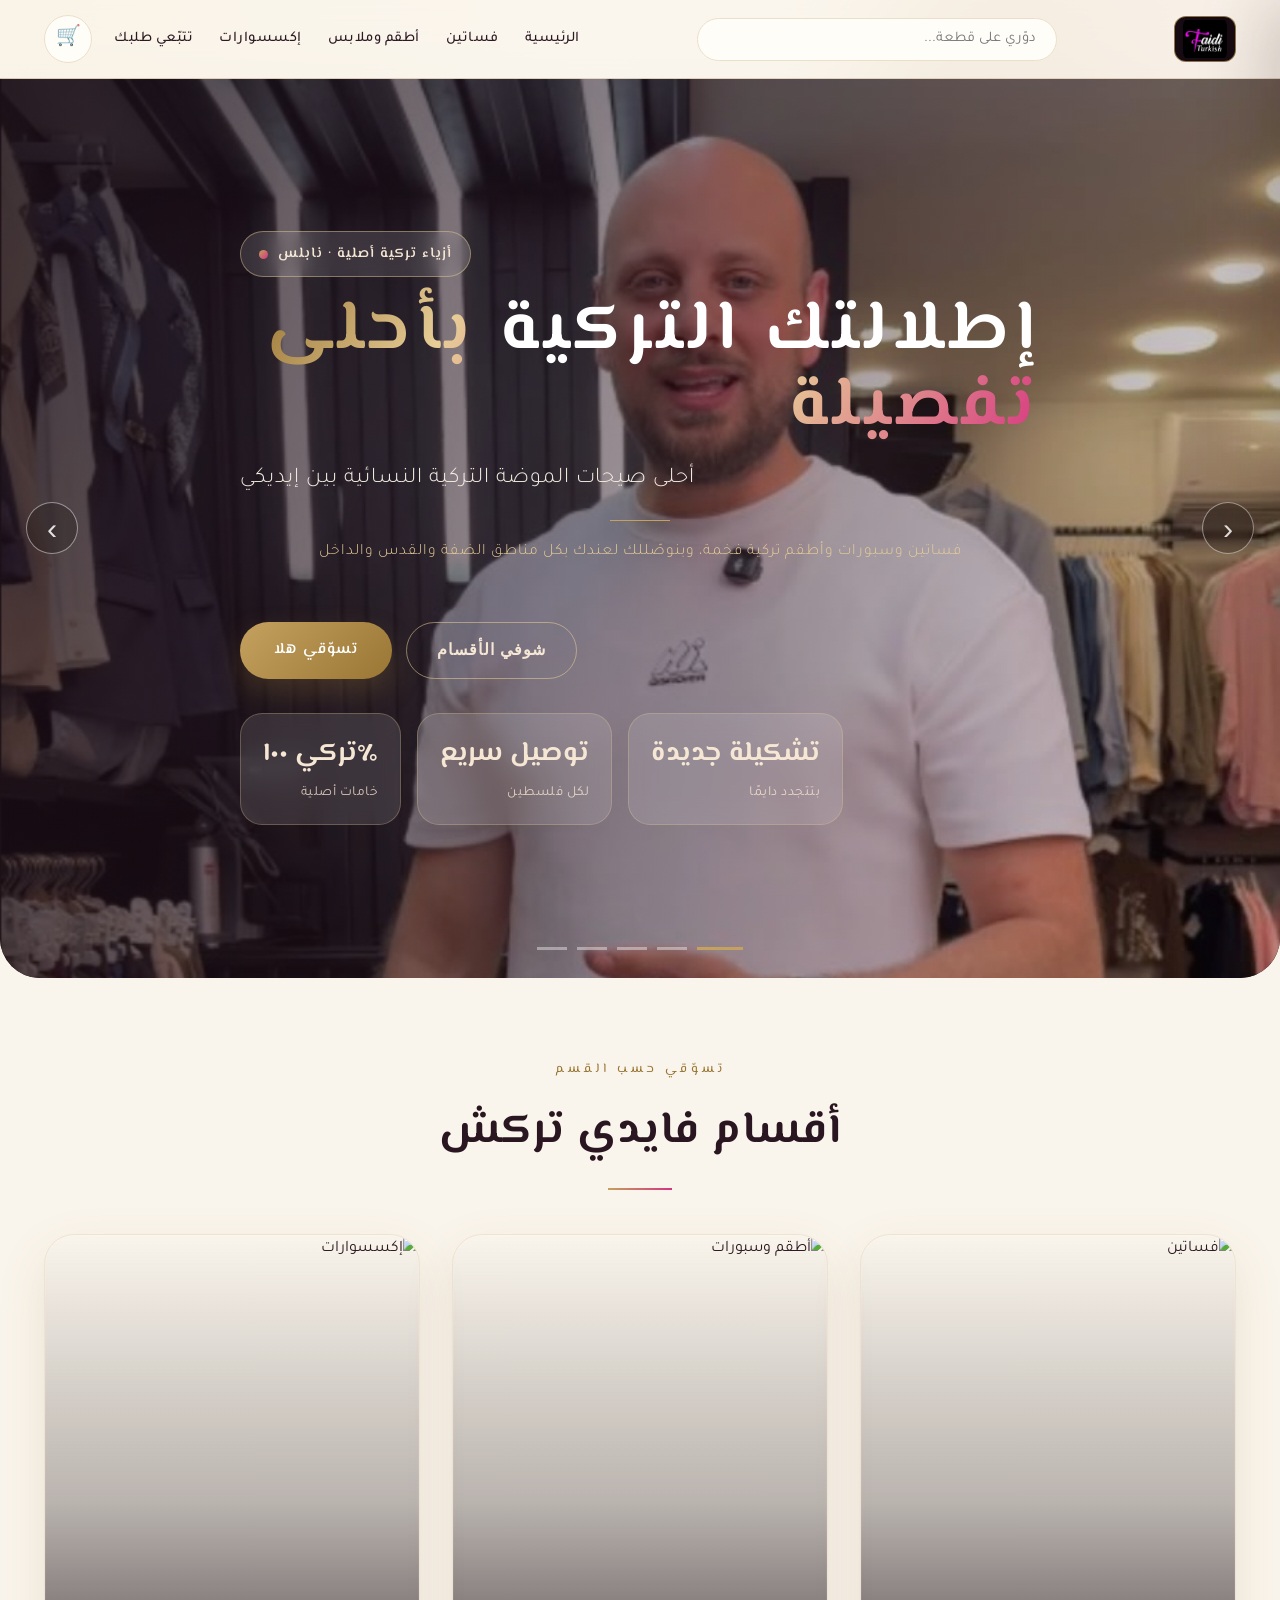
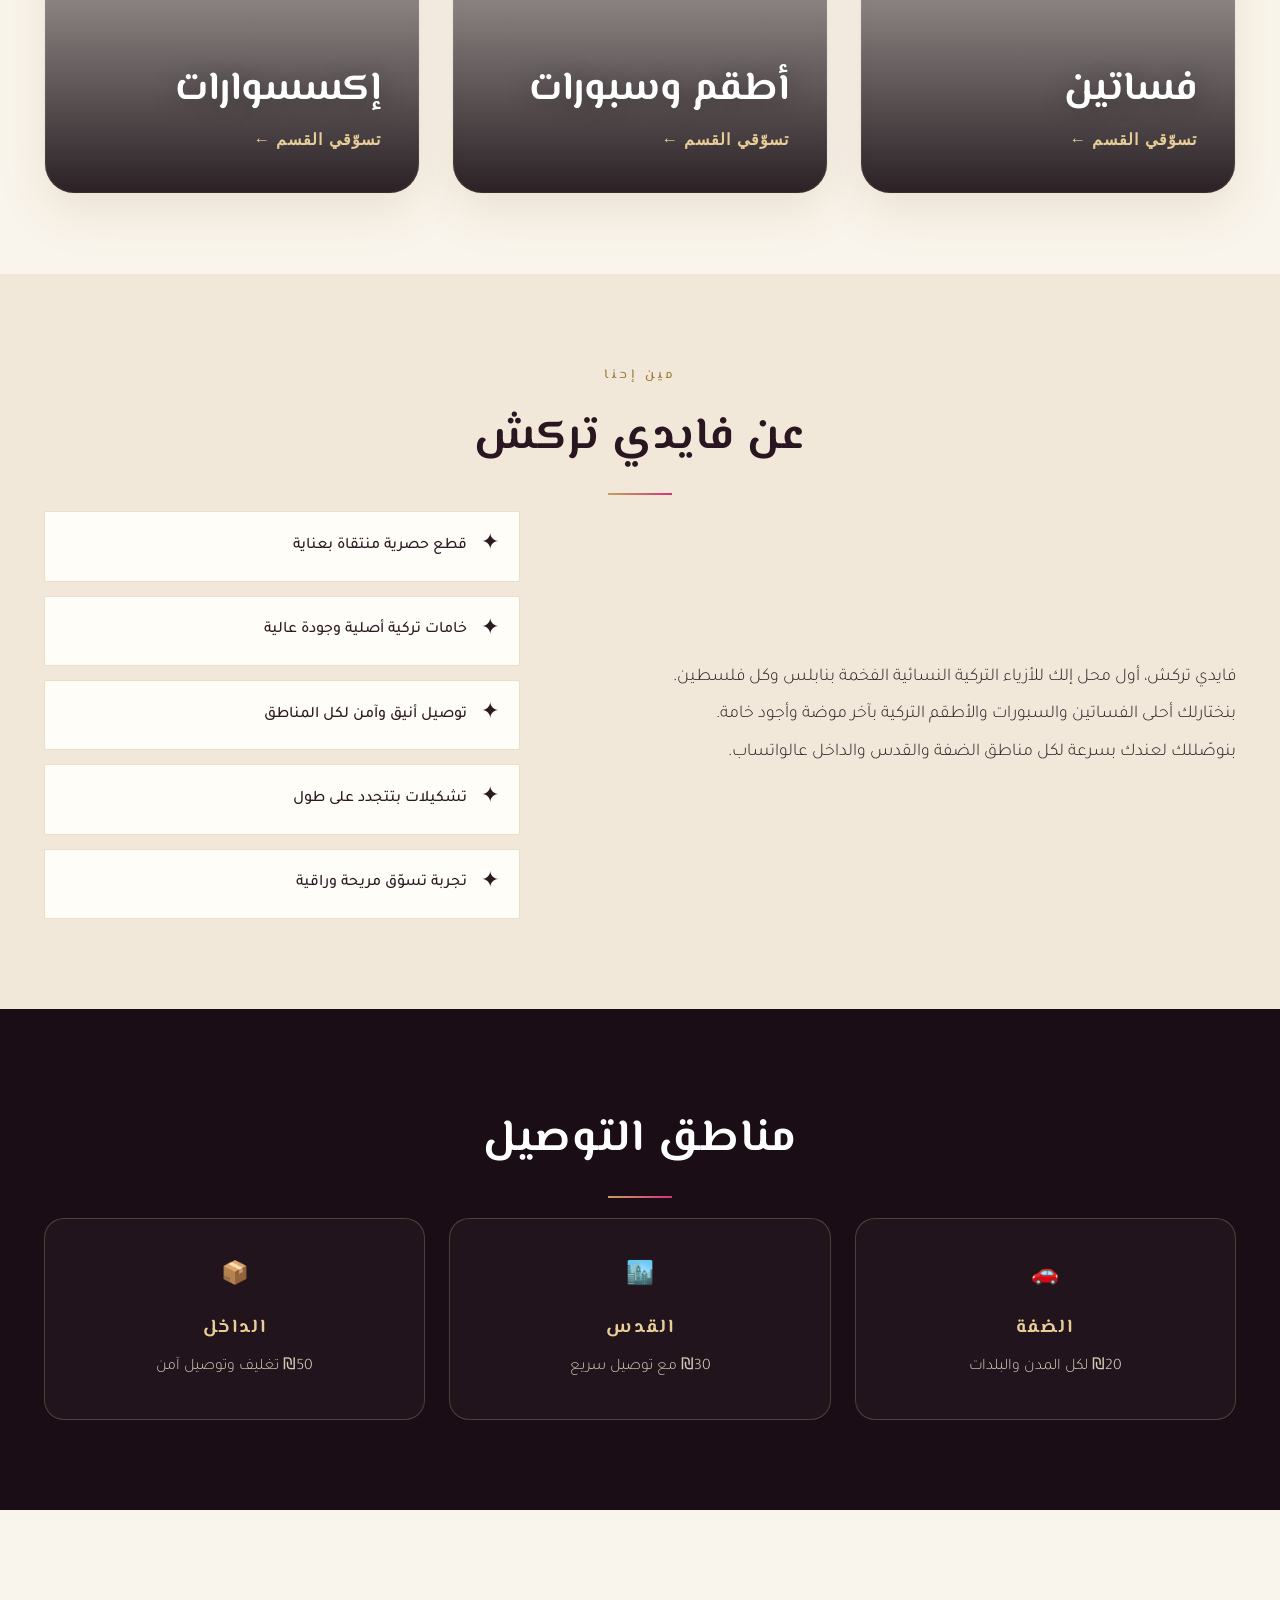
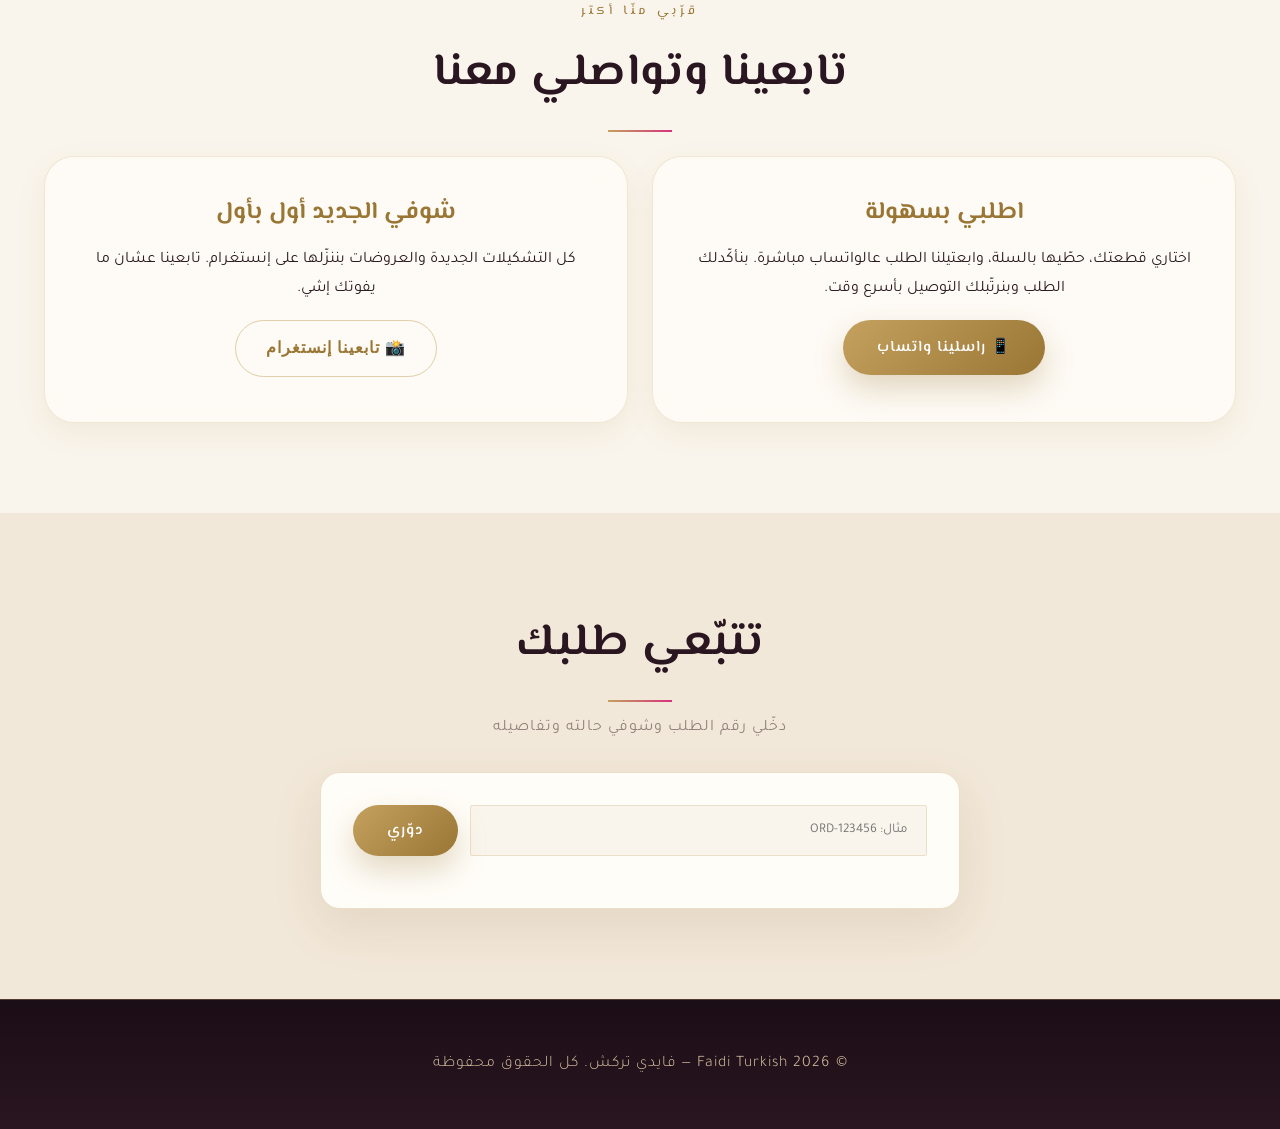
==== commit 677dd361: "Zara-style hero carousel + admin-managed big categories, remove homepage product grid - Replace sing" ====
--- a/index.html
+++ b/index.html
@@ -62,25 +62,31 @@
     </div>
 
     <section class="hero" id="heroSection">
-        <div class="hero-slide active">
-            <img class="hero-video hero-owner-img" src="hero-owner.jpg" alt="فايدي تركش - المتجر">
-            <div class="hero-overlay">
-                <div class="hero-content">
-                    <span class="pill-label on-dark hero-eyebrow"><span class="dot"></span>أزياء تركية أصلية · نابلس</span>
-                    <h1 id="heroTitle">إطلالتك التركية <span class="gradient-text">بأحلى تفصيلة</span></h1>
-                    <p class="hero-subtitle" id="heroSubtitle">أحلى صيحات الموضة التركية النسائية بين إيديكي</p>
-                    <p class="hero-tagline">فساتين وسبورات وأطقم تركية فخمة، وبنوصّللك لعندك بكل مناطق الضفة والقدس والداخل</p>
-                    <div class="hero-cta">
-                        <a href="dresses.html" class="btn-primary">تسوّقي هلّق</a>
-                        <a href="#featured" class="btn-ghost on-dark">شوفي التشكيلة</a>
+        <div class="hero-carousel">
+            <div class="hero-track" id="heroTrack">
+                <div class="hero-slide is-brand active">
+                    <img class="hero-media hero-owner-img" src="hero-owner.jpg" alt="فايدي تركش - المتجر">
+                    <div class="hero-overlay">
+                        <div class="hero-content">
+                            <span class="pill-label on-dark hero-eyebrow"><span class="dot"></span>أزياء تركية أصلية · نابلس</span>
+                            <h1 id="heroTitle">إطلالتك التركية <span class="gradient-text">بأحلى تفصيلة</span></h1>
+                            <p class="hero-subtitle" id="heroSubtitle">أحلى صيحات الموضة التركية النسائية بين إيديكي</p>
+                            <p class="hero-tagline">فساتين وسبورات وأطقم تركية فخمة، وبنوصّللك لعندك بكل مناطق الضفة والقدس والداخل</p>
+                            <div class="hero-cta">
+                                <a href="dresses.html" class="btn-primary">تسوّقي هلا</a>
+                                <a href="#categories" class="btn-ghost on-dark">شوفي الأقسام</a>
+                            </div>
+                            <div class="hero-stats">
+                                <div class="hero-stat"><strong>تركي ١٠٠٪</strong><span>خامات أصلية</span></div>
+                                <div class="hero-stat"><strong>توصيل سريع</strong><span>لكل فلسطين</span></div>
+                                <div class="hero-stat"><strong>تشكيلة جديدة</strong><span>بتتجدد دايمًا</span></div>
+                            </div>
+                        </div>
                     </div>
-                    <div class="hero-stats">
-                        <div class="hero-stat"><strong>تركي ١٠٠٪</strong><span>خامات أصلية</span></div>
-                        <div class="hero-stat"><strong>توصيل سريع</strong><span>لكل فلسطين</span></div>
-                        <div class="hero-stat"><strong>تشكيلة جديدة</strong><span>بتتجدد دايمًا</span></div>
-                    </div>
-                </div>
-            </div>
+                </div>
+            </div>
+            <button class="hero-arrow hero-prev" type="button" aria-label="السابق" onclick="heroPrev()">‹</button>
+            <button class="hero-arrow hero-next" type="button" aria-label="التالي" onclick="heroNext()">›</button>
         </div>
         <div class="hero-dots" id="heroDots"></div>
     </section>
@@ -89,68 +95,7 @@
         <div class="container">
             <span class="eyebrow" style="text-align:center;display:block;">تسوّقي حسب القسم</span>
             <h2 class="section-title">أقسام فايدي تركش</h2>
-            <div class="cat-cards">
-                <a href="dresses.html" class="cat-card">
-                    <img src="https://images.unsplash.com/photo-1566174053879-31528523f8ae?w=800&h=1000&fit=crop" alt="فساتين" loading="lazy">
-                    <div class="cat-card-overlay">
-                        <span class="eyebrow">Dresses</span>
-                        <h3>فساتين</h3>
-                        <span class="go">تسوّقي القسم ←</span>
-                    </div>
-                </a>
-                <a href="clothes.html" class="cat-card">
-                    <img src="https://images.unsplash.com/photo-1483985988355-763728e1935b?w=800&h=1000&fit=crop" alt="أطقم وملابس" loading="lazy">
-                    <div class="cat-card-overlay">
-                        <span class="eyebrow">Outfits</span>
-                        <h3>أطقم وملابس</h3>
-                        <span class="go">تسوّقي القسم ←</span>
-                    </div>
-                </a>
-                <a href="accessories.html" class="cat-card">
-                    <img src="https://images.unsplash.com/photo-1611652022419-a9419f74343d?w=800&h=1000&fit=crop" alt="إكسسوارات" loading="lazy">
-                    <div class="cat-card-overlay">
-                        <span class="eyebrow">Accessories</span>
-                        <h3>إكسسوارات</h3>
-                        <span class="go">تسوّقي القسم ←</span>
-                    </div>
-                </a>
-            </div>
-        </div>
-    </section>
-
-    <section id="featured" class="filter-section">
-        <div class="container">
-            <div class="featured-head">
-                <div>
-                    <span class="eyebrow">مختارات لإلك</span>
-                    <h2 class="section-title" style="text-align:right;">لمحة من التشكيلة</h2>
-                </div>
-            </div>
-            <p class="store-notice" id="storeNotice" style="display:none;"></p>
-            <div class="products-search">
-                <input type="text" id="productsSearchInput" placeholder="دوّري على قطعة، ماركة، أو قسم..." autocomplete="off">
-                <div class="search-dropdown" id="productsSearchDropdown"></div>
-            </div>
-            <div class="filter-toggle-bar">
-                <button class="filter-btn active" data-filter="all" onclick="filterProducts('all')">الكل</button>
-                <button class="filter-btn status-btn" data-filter="special" onclick="filterProducts('special')">مميّز</button>
-                <button class="filter-btn status-btn" data-filter="bestseller" onclick="filterProducts('bestseller')">الأكثر مبيعًا</button>
-                <button class="filter-toggle-btn" onclick="toggleFilters()">فلتر ▼</button>
-            </div>
-            <div class="filter-panel" id="filterPanel" style="display:none;">
-                <div class="filter-group"><h4>الماركة</h4><div id="brandFilters"></div></div>
-                <div class="filter-group"><h4>القسم</h4><div id="categoryFilters"></div></div>
-            </div>
-        </div>
-    </section>
-
-    <section class="products-section">
-        <div class="container products-shell">
-            <div class="store-loading" id="storeLoading">
-                <div class="spinner"></div>
-                <p>عم نجهّزلك التشكيلة...</p>
-            </div>
-            <div class="products-grid" id="productsGrid"></div>
+            <div class="cat-cards" id="catCards"></div>
         </div>
     </section>
 
--- a/style.css
+++ b/style.css
@@ -217,17 +217,82 @@
     overflow: hidden;
     background: var(--primary-dark);
 }
+.hero-carousel {
+    position: absolute;
+    inset: 0;
+    overflow: hidden;
+    direction: ltr; /* keep slide math LTR regardless of page RTL */
+}
+.hero-track {
+    display: flex;
+    height: 100%;
+    width: 100%;
+    transition: transform 0.9s cubic-bezier(0.66, 0, 0.34, 1);
+    will-change: transform;
+}
 .hero .hero-slide {
+    position: relative;
+    flex: 0 0 100%;
+    width: 100%;
+    height: 100%;
+    overflow: hidden;
+}
+.hero .hero-slide > img,
+.hero .hero-slide > video {
+    width: 100%;
+    height: 100%;
+    object-fit: cover;
+    transform: scale(1.04);
+    transition: transform 6s ease-out;
+}
+.hero .hero-slide.active > img,
+.hero .hero-slide.active > video { transform: scale(1); } /* subtle ken-burns while a slide is active */
+.hero-owner-img { object-position: center 22%; }
+.hero-arrow {
+    position: absolute;
+    top: 50%;
+    transform: translateY(-50%);
+    z-index: 5;
+    width: 52px; height: 52px;
+    display: grid; place-items: center;
+    border: 1px solid rgba(255,255,255,0.55);
+    background: rgba(20,17,13,0.28);
+    color: #fff;
+    font-size: 1.9rem;
+    line-height: 1;
+    cursor: pointer;
+    border-radius: 50%;
+    backdrop-filter: blur(4px);
+    transition: background 0.3s ease, border-color 0.3s ease, opacity 0.3s ease;
+    opacity: 0.85;
+}
+.hero-arrow:hover { background: var(--gold); border-color: var(--gold); opacity: 1; }
+.hero-prev { left: 26px; }
+.hero-next { right: 26px; }
+.hero-carousel.is-single .hero-arrow { display: none; }
+.hero-slide-caption {
     position: absolute;
     inset: 0;
-    opacity: 0;
-    transition: opacity 1.2s ease;
-    z-index: 1;
-}
-.hero .hero-slide.active { opacity: 1; z-index: 2; }
-.hero .hero-slide > img,
-.hero .hero-slide > video { width: 100%; height: 100%; object-fit: cover; }
-.hero-owner-img { object-position: center 22%; }
+    z-index: 3;
+    display: flex;
+    flex-direction: column;
+    justify-content: flex-end;
+    align-items: flex-start;
+    text-align: right;
+    padding: 0 8vw 12vh;
+    direction: rtl;
+    background: linear-gradient(to top, rgba(20,10,16,0.62) 0%, rgba(20,10,16,0.12) 45%, transparent 75%);
+}
+.hero-slide-caption .eyebrow { color: var(--gold-soft); margin-bottom: 8px; }
+.hero-slide-caption h2 {
+    font-family: var(--serif);
+    font-size: clamp(2rem, 5vw, 3.6rem);
+    color: #fff;
+    letter-spacing: 4px;
+    margin-bottom: 18px;
+    text-transform: none;
+}
+.hero-slide-caption .btn-primary { align-self: flex-start; }
 .hero-overlay {
     position: absolute;
     inset: 0;
@@ -1291,19 +1356,23 @@
 .hero-stat span { color:rgba(246,231,213,0.82); font-size:0.86rem; letter-spacing:0.5px; }
 
 /* ---- category cards (link to pages) ---- */
-.cat-cards { display:grid; grid-template-columns:repeat(auto-fit,minmax(280px,1fr)); gap:26px; margin-top:34px; }
-.cat-card { position:relative; display:block; height:420px; border-radius:var(--radius-lg); overflow:hidden;
-    box-shadow:var(--shadow); transition:var(--transition); }
-.cat-card img { width:100%; height:100%; object-fit:cover; transition:transform 1s cubic-bezier(0.22,0.61,0.36,1); }
-.cat-card:hover { transform:translateY(-8px); box-shadow:var(--shadow-hover); }
-.cat-card:hover img { transform:scale(1.09); }
+.cat-cards { display:grid; grid-template-columns:repeat(auto-fit,minmax(360px,1fr)); gap:32px; margin-top:44px; }
+.cat-card { position:relative; display:block; height:560px; border-radius:var(--radius-lg); overflow:hidden;
+    box-shadow:var(--shadow); transition:var(--transition); border:1px solid rgba(184,148,90,0.18); }
+.cat-card::after { content:''; position:absolute; inset:0; border-radius:inherit; pointer-events:none;
+    box-shadow:inset 0 0 0 1px rgba(255,255,255,0.06); transition:box-shadow .5s ease; }
+.cat-card img { width:100%; height:100%; object-fit:cover; transition:transform 1.1s cubic-bezier(0.22,0.61,0.36,1); }
+.cat-card:hover { transform:translateY(-10px); box-shadow:var(--shadow-hover); }
+.cat-card:hover::after { box-shadow:inset 0 0 0 1px rgba(184,148,90,0.55); }
+.cat-card:hover img { transform:scale(1.08); }
 .cat-card-overlay { position:absolute; inset:0; display:flex; flex-direction:column; justify-content:flex-end;
-    padding:30px; background:linear-gradient(to top, rgba(20,10,16,0.82) 0%, rgba(20,10,16,0.2) 55%, transparent 100%); }
+    padding:38px; background:linear-gradient(to top, rgba(20,10,16,0.9) 0%, rgba(20,10,16,0.28) 52%, transparent 100%); }
 .cat-card-overlay .eyebrow { color:var(--gold-soft); }
-.cat-card-overlay h3 { font-family:var(--display); font-size:1.9rem; color:#fff; margin-bottom:6px; }
+.cat-card-overlay h3 { font-family:var(--display); font-size:2.5rem; line-height:1.15; color:#fff; margin-bottom:12px;
+    text-shadow:0 2px 24px rgba(0,0,0,0.4); }
 .cat-card-overlay span.go { display:inline-flex; align-items:center; gap:8px; color:var(--gold-soft);
-    font-weight:600; letter-spacing:1px; }
-.cat-card:hover .go { gap:14px; }
+    font-weight:600; letter-spacing:1px; font-size:1.02rem; }
+.cat-card:hover .go { gap:16px; }
 
 /* ---- featured head ---- */
 .featured-head { display:flex; justify-content:space-between; align-items:flex-end; flex-wrap:wrap; gap:16px; margin-bottom:8px; }
@@ -1358,7 +1427,9 @@
 /* ---- responsive ---- */
 @media (max-width: 768px) {
     .hero-content { text-align:center; align-items:center; }
-    .cat-card { height:340px; }
+    .cat-card { height:420px; }
+    .cat-cards { grid-template-columns:1fr; gap:22px; }
+    .cat-card-overlay h3 { font-size:2rem; }
     .catalog-hero { padding:120px 0 26px; }
     .catalog-toolbar { justify-content:center; }
 }
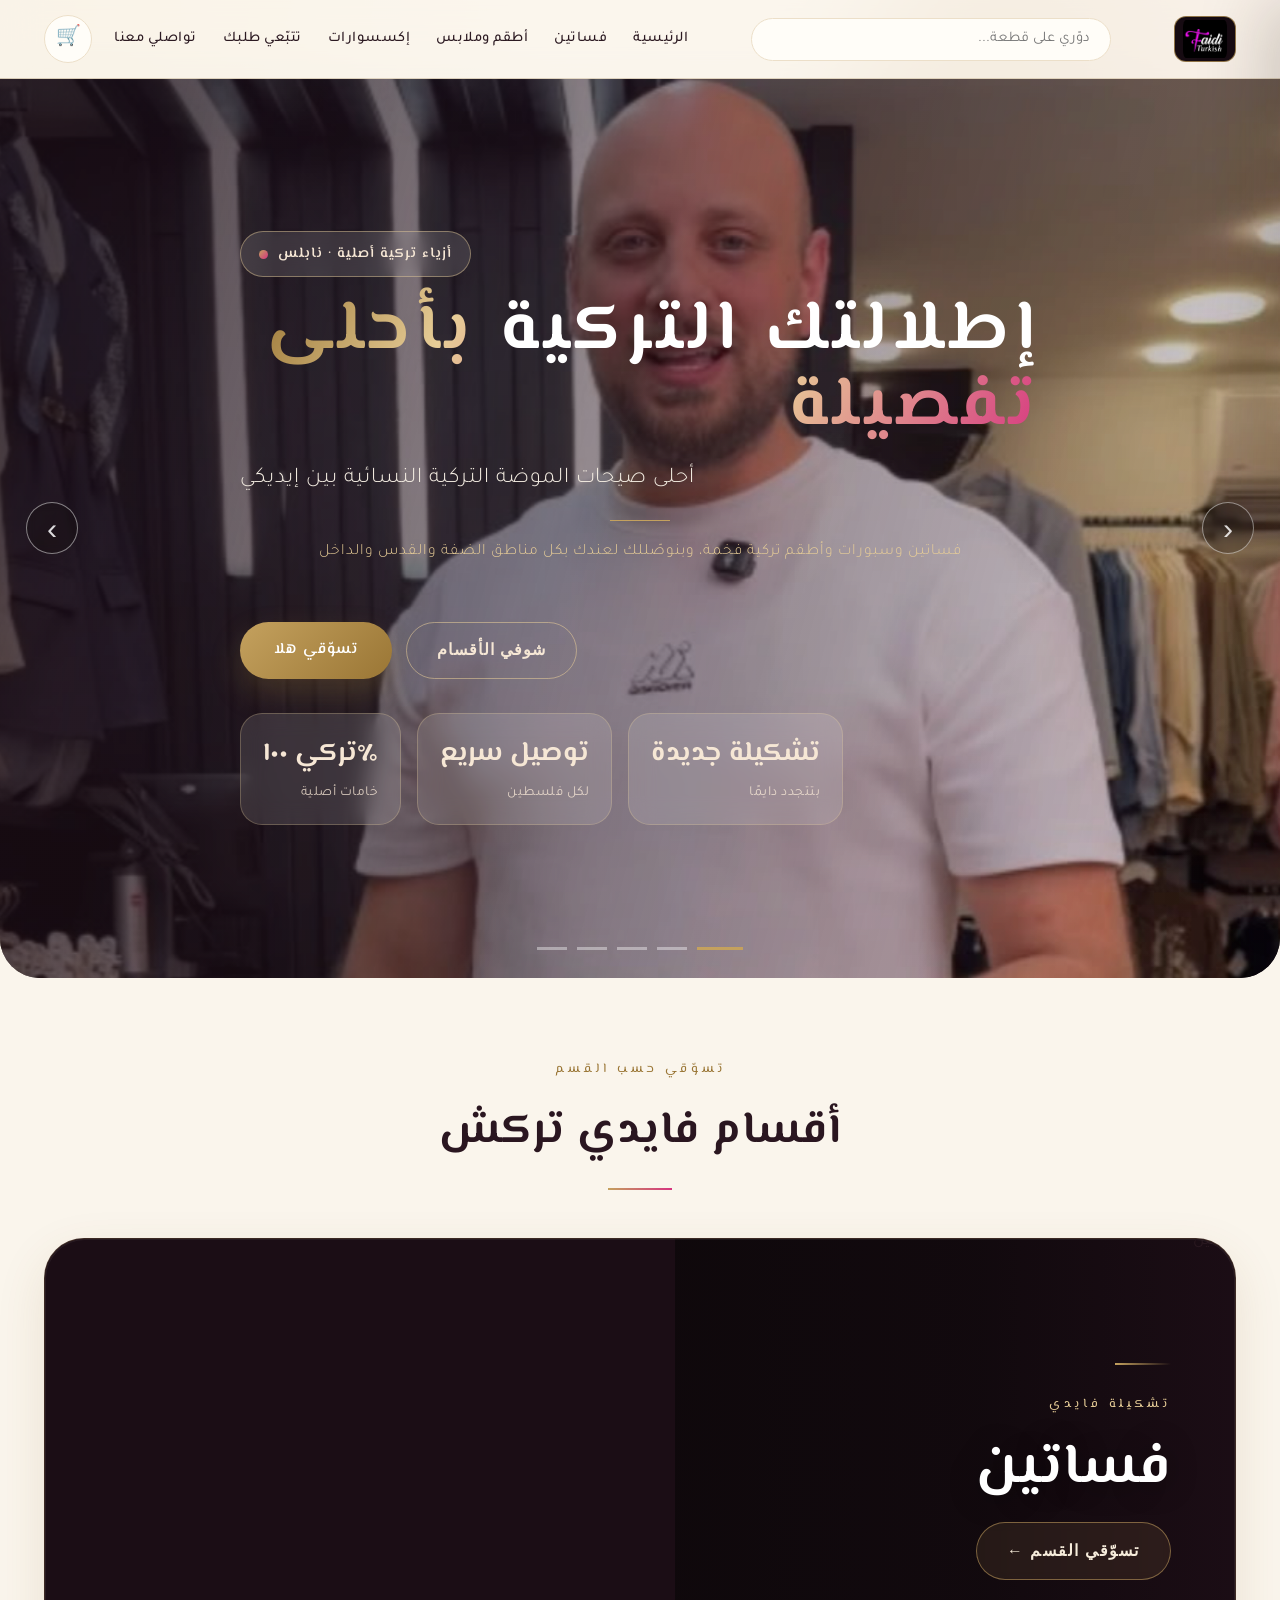
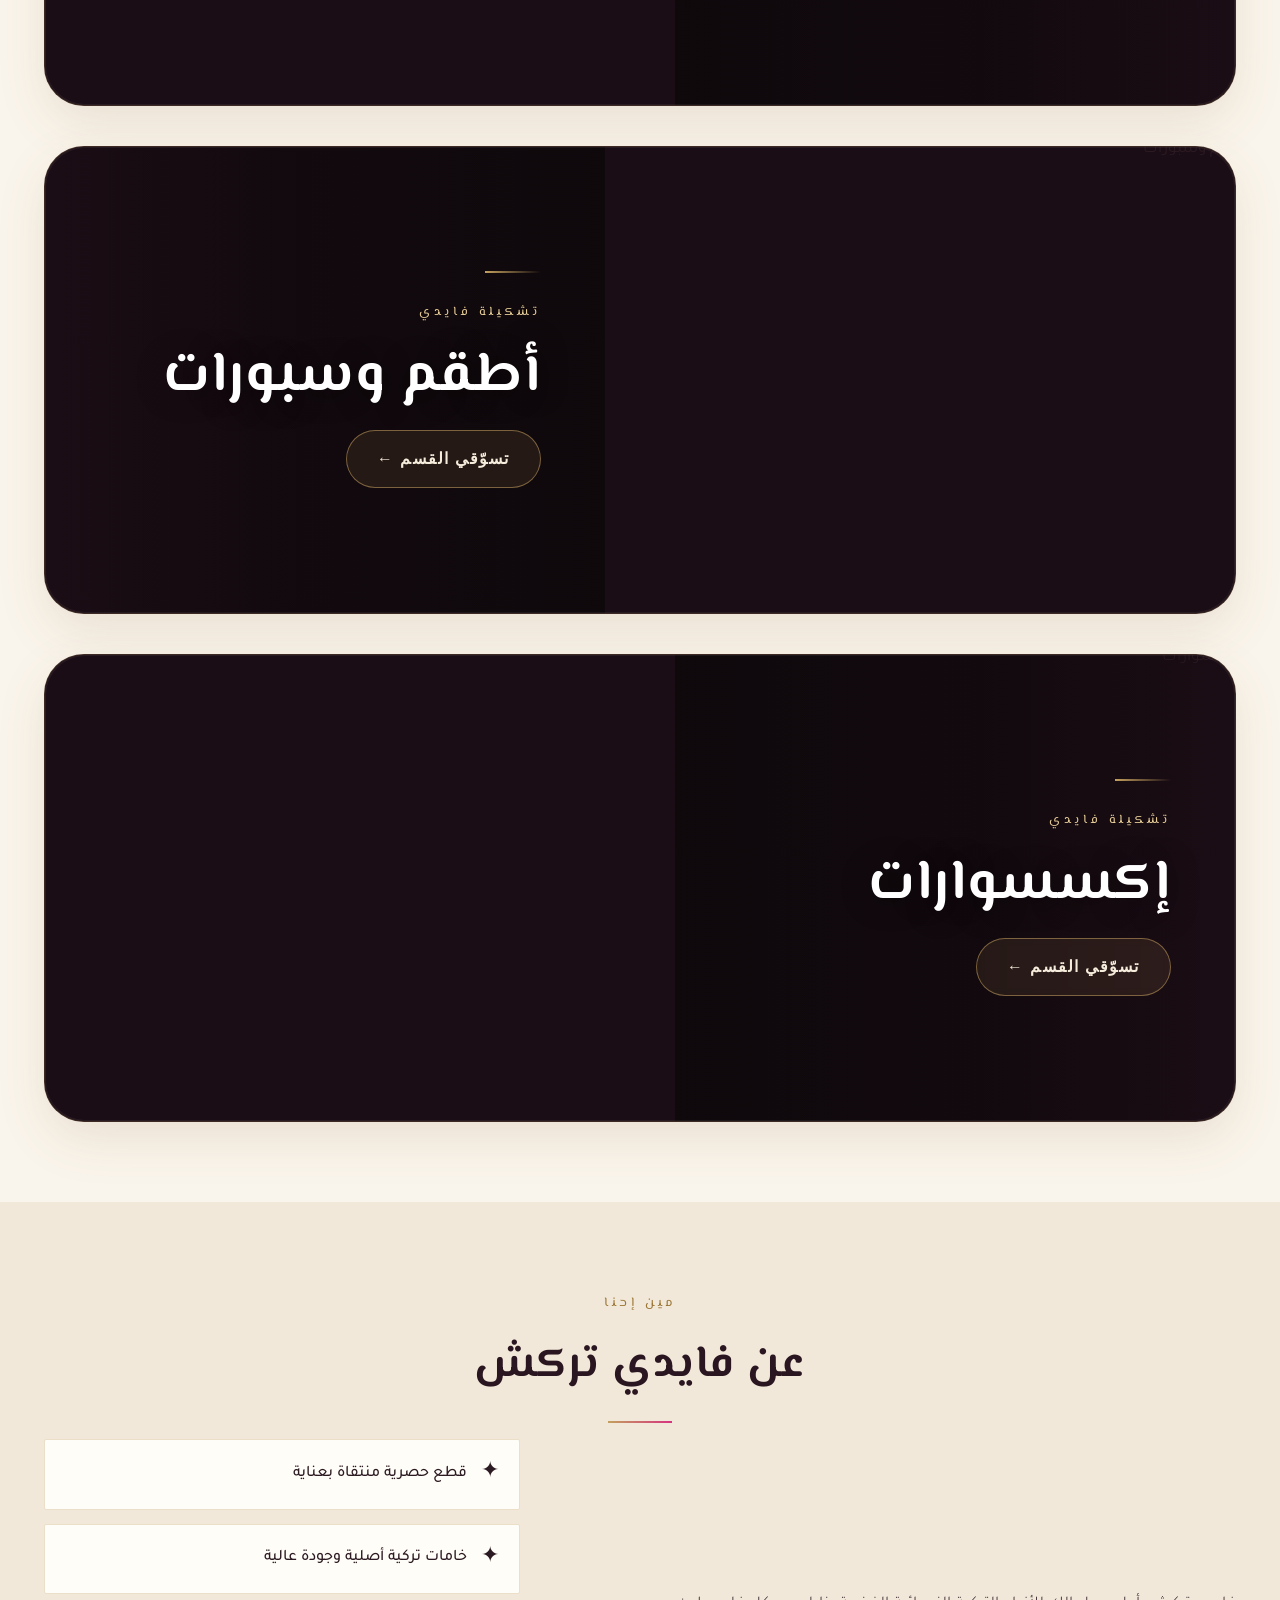
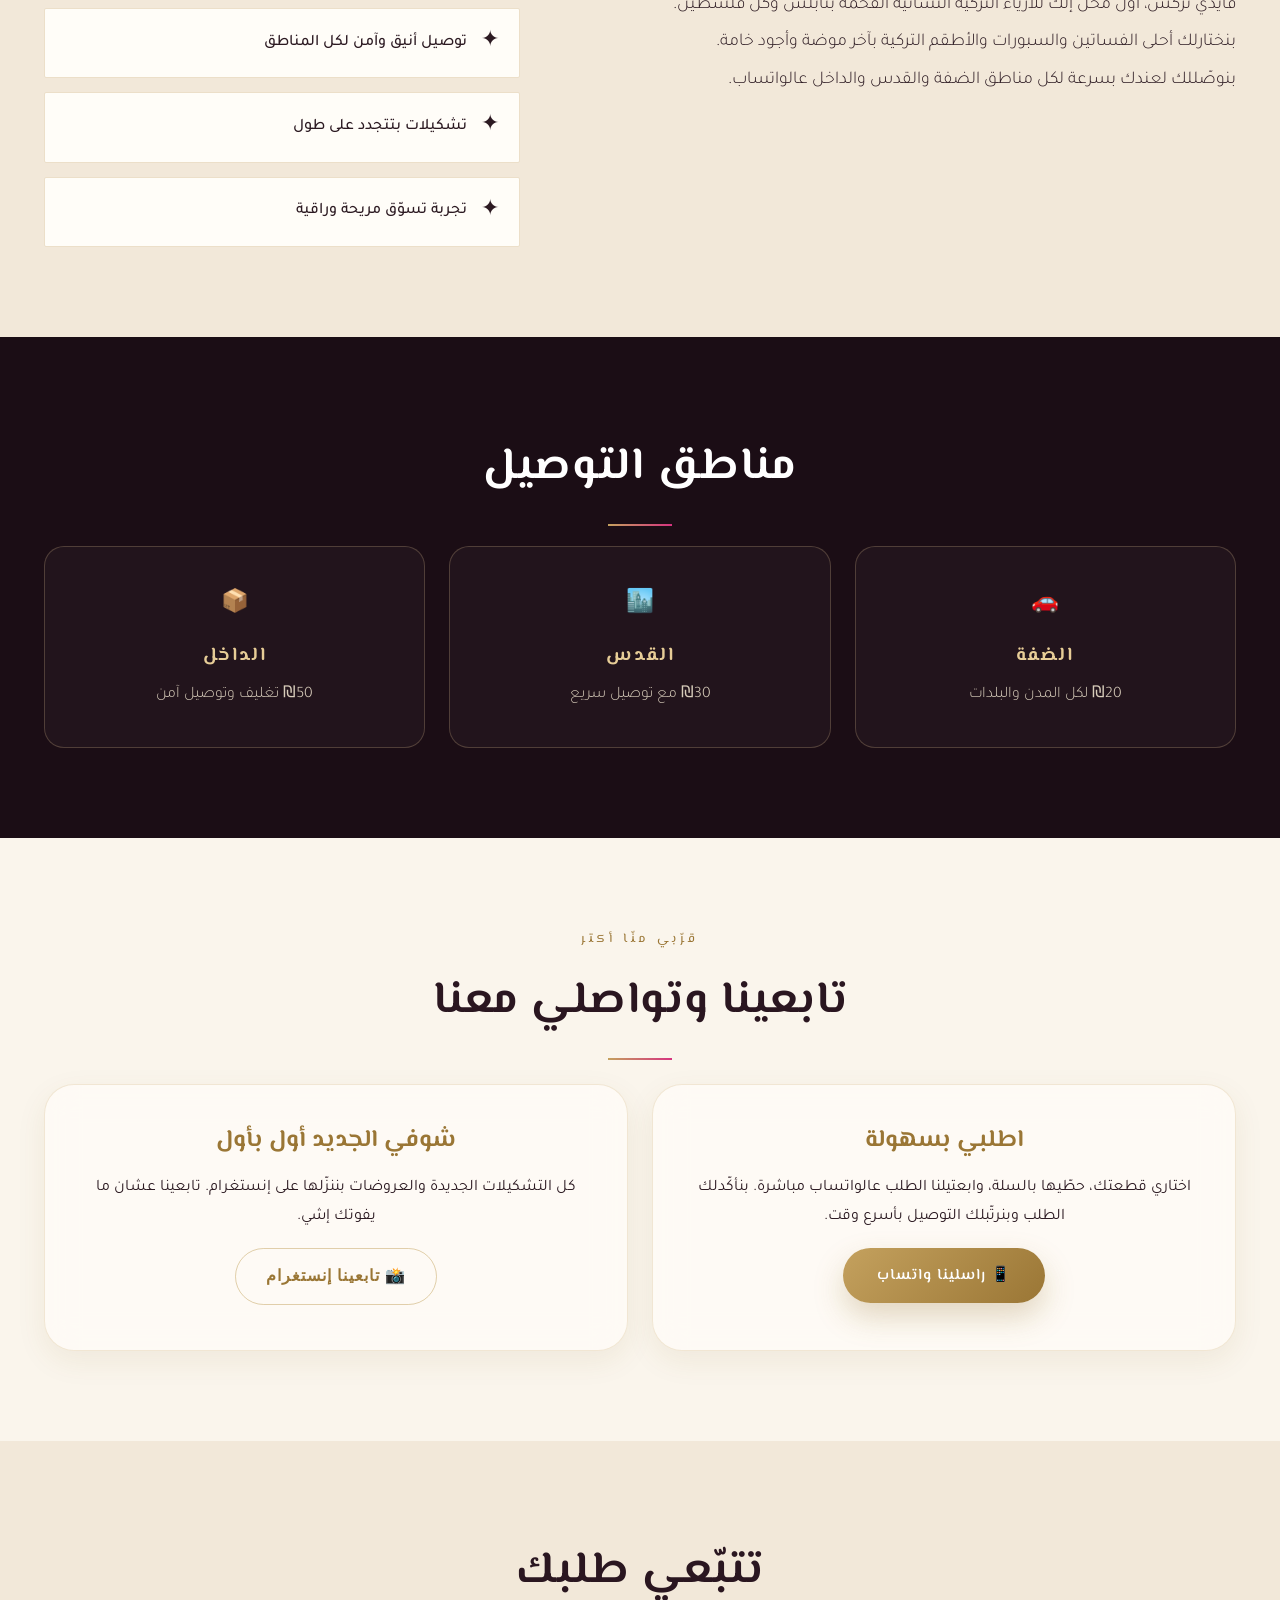
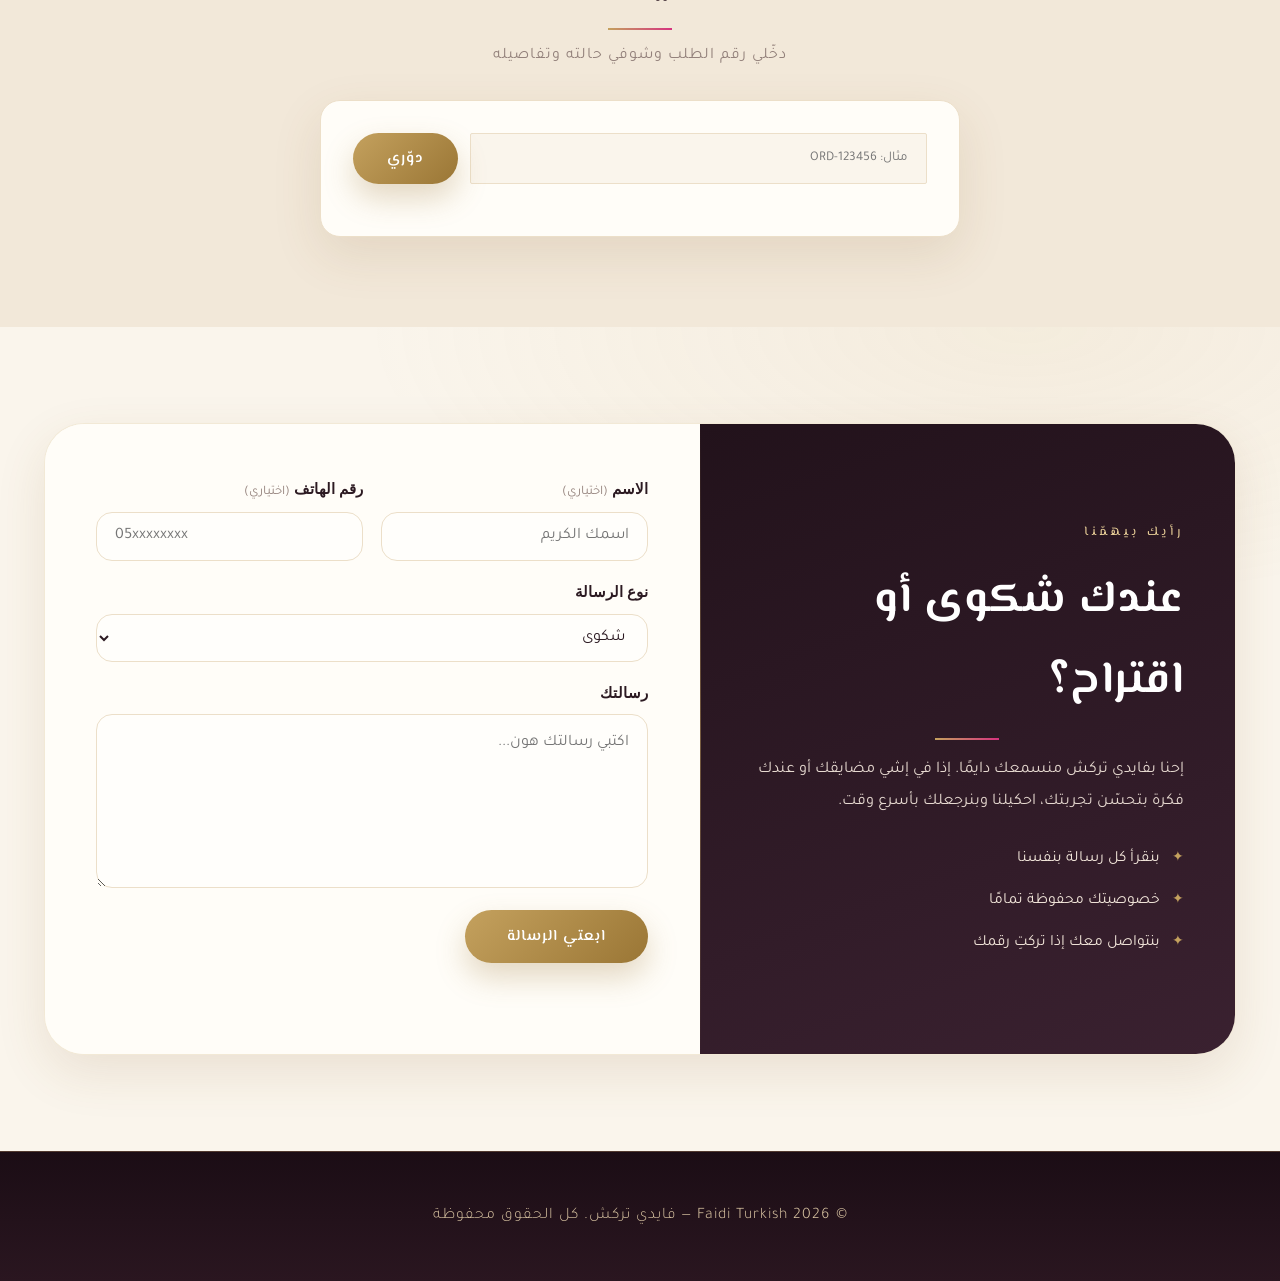
==== commit 09a6a065: "Add customer complaint/feedback feature + Zara-style continuous hero motion - New complaints D1 tabl" ====
--- a/index.html
+++ b/index.html
@@ -42,6 +42,7 @@
                 <li><a href="clothes.html">أطقم وملابس</a></li>
                 <li><a href="accessories.html">إكسسوارات</a></li>
                 <li><a href="#order-tracking">تتبّعي طلبك</a></li>
+                <li><a href="#complaints">تواصلي معنا</a></li>
             </ul>
             <div class="cart-icon" id="cartIcon" onclick="toggleCart()">
                 🛒
@@ -59,6 +60,7 @@
         <a href="#about" onclick="toggleMobileMenu()">مين إحنا</a>
         <a href="#delivery" onclick="toggleMobileMenu()">التوصيل</a>
         <a href="#order-tracking" onclick="toggleMobileMenu()">تتبّعي طلبك</a>
+        <a href="#complaints" onclick="toggleMobileMenu()">شكوى أو اقتراح</a>
     </div>
 
     <section class="hero" id="heroSection">
@@ -162,6 +164,50 @@
         </div>
     </section>
 
+    <section id="complaints" class="complaint-section">
+        <div class="container">
+            <div class="complaint-shell">
+                <div class="complaint-intro">
+                    <span class="eyebrow">رأيك بيهمّنا</span>
+                    <h2 class="section-title" style="text-align:right;">عندك شكوى أو اقتراح؟</h2>
+                    <p>إحنا بفايدي تركش منسمعك دايمًا. إذا في إشي مضايقك أو عندك فكرة بتحسّن تجربتك، احكيلنا وبنرجعلك بأسرع وقت.</p>
+                    <ul class="complaint-points">
+                        <li><span>✦</span> بنقرأ كل رسالة بنفسنا</li>
+                        <li><span>✦</span> خصوصيتك محفوظة تمامًا</li>
+                        <li><span>✦</span> بنتواصل معك إذا تركتِ رقمك</li>
+                    </ul>
+                </div>
+                <form class="complaint-form" id="complaintForm" onsubmit="submitComplaint(event)">
+                    <div class="complaint-row">
+                        <div class="complaint-field">
+                            <label>الاسم <span class="opt">(اختياري)</span></label>
+                            <input type="text" id="complaintName" placeholder="اسمك الكريم" autocomplete="name">
+                        </div>
+                        <div class="complaint-field">
+                            <label>رقم الهاتف <span class="opt">(اختياري)</span></label>
+                            <input type="tel" id="complaintPhone" placeholder="05xxxxxxxx" autocomplete="tel" inputmode="tel">
+                        </div>
+                    </div>
+                    <div class="complaint-field">
+                        <label>نوع الرسالة</label>
+                        <select id="complaintType">
+                            <option value="شكوى">شكوى</option>
+                            <option value="اقتراح">اقتراح</option>
+                            <option value="استفسار">استفسار</option>
+                            <option value="مديح">مديح ❤</option>
+                        </select>
+                    </div>
+                    <div class="complaint-field">
+                        <label>رسالتك</label>
+                        <textarea id="complaintMessage" rows="5" placeholder="اكتبي رسالتك هون..." required></textarea>
+                    </div>
+                    <button type="submit" class="btn-primary complaint-submit" id="complaintSubmitBtn">ابعتي الرسالة</button>
+                    <p class="complaint-status" id="complaintStatus"></p>
+                </form>
+            </div>
+        </div>
+    </section>
+
     <div class="modal-overlay pdp-overlay" id="pdpModal" style="display:none;" onclick="closePDP(event)">
         <div class="pdp-modal" onclick="event.stopPropagation()">
             <button class="pdp-close" onclick="closePDP()">✕</button>
--- a/style.css
+++ b/style.css
@@ -224,29 +224,48 @@
     direction: ltr; /* keep slide math LTR regardless of page RTL */
 }
 .hero-track {
-    display: flex;
+    position: relative;
     height: 100%;
     width: 100%;
-    transition: transform 0.9s cubic-bezier(0.66, 0, 0.34, 1);
-    will-change: transform;
 }
 .hero .hero-slide {
-    position: relative;
-    flex: 0 0 100%;
+    position: absolute;
+    inset: 0;
     width: 100%;
     height: 100%;
     overflow: hidden;
+    opacity: 0;
+    visibility: hidden;
+    z-index: 1;
+    transition: opacity 1.4s cubic-bezier(0.4, 0, 0.2, 1), visibility 0s linear 1.4s;
+}
+.hero .hero-slide.active {
+    opacity: 1;
+    visibility: visible;
+    z-index: 2;
+    transition: opacity 1.4s cubic-bezier(0.4, 0, 0.2, 1), visibility 0s;
 }
 .hero .hero-slide > img,
 .hero .hero-slide > video {
     width: 100%;
     height: 100%;
     object-fit: cover;
-    transform: scale(1.04);
-    transition: transform 6s ease-out;
-}
+    transform: scale(1.02);
+    will-change: transform;
+}
+/* Continuous, gentle Zara-style ken-burns: the active slide keeps drifting + zooming the whole time it's shown */
 .hero .hero-slide.active > img,
-.hero .hero-slide.active > video { transform: scale(1); } /* subtle ken-burns while a slide is active */
+.hero .hero-slide.active > video {
+    animation: heroKenBurns 8s cubic-bezier(0.22, 0.61, 0.36, 1) forwards;
+}
+@keyframes heroKenBurns {
+    0%   { transform: scale(1.02) translate3d(0, 0, 0); }
+    100% { transform: scale(1.12) translate3d(-1.5%, -1%, 0); }
+}
+@media (prefers-reduced-motion: reduce) {
+    .hero .hero-slide.active > img,
+    .hero .hero-slide.active > video { animation: none; transform: scale(1); }
+}
 .hero-owner-img { object-position: center 22%; }
 .hero-arrow {
     position: absolute;
@@ -1356,23 +1375,33 @@
 .hero-stat span { color:rgba(246,231,213,0.82); font-size:0.86rem; letter-spacing:0.5px; }
 
 /* ---- category cards (link to pages) ---- */
-.cat-cards { display:grid; grid-template-columns:repeat(auto-fit,minmax(360px,1fr)); gap:32px; margin-top:44px; }
-.cat-card { position:relative; display:block; height:560px; border-radius:var(--radius-lg); overflow:hidden;
-    box-shadow:var(--shadow); transition:var(--transition); border:1px solid rgba(184,148,90,0.18); }
+/* One category per row: cinematic full-bleed banner with a luxurious glass panel that alternates sides */
+.cat-cards { display:flex; flex-direction:column; gap:40px; margin-top:48px; }
+.cat-card { position:relative; display:block; height:clamp(420px,52vh,540px); border-radius:var(--radius-xl); overflow:hidden;
+    box-shadow:var(--shadow); transition:var(--transition); border:1px solid rgba(184,148,90,0.22); background:var(--primary-dark); }
 .cat-card::after { content:''; position:absolute; inset:0; border-radius:inherit; pointer-events:none;
     box-shadow:inset 0 0 0 1px rgba(255,255,255,0.06); transition:box-shadow .5s ease; }
-.cat-card img { width:100%; height:100%; object-fit:cover; transition:transform 1.1s cubic-bezier(0.22,0.61,0.36,1); }
-.cat-card:hover { transform:translateY(-10px); box-shadow:var(--shadow-hover); }
-.cat-card:hover::after { box-shadow:inset 0 0 0 1px rgba(184,148,90,0.55); }
-.cat-card:hover img { transform:scale(1.08); }
-.cat-card-overlay { position:absolute; inset:0; display:flex; flex-direction:column; justify-content:flex-end;
-    padding:38px; background:linear-gradient(to top, rgba(20,10,16,0.9) 0%, rgba(20,10,16,0.28) 52%, transparent 100%); }
-.cat-card-overlay .eyebrow { color:var(--gold-soft); }
-.cat-card-overlay h3 { font-family:var(--display); font-size:2.5rem; line-height:1.15; color:#fff; margin-bottom:12px;
-    text-shadow:0 2px 24px rgba(0,0,0,0.4); }
-.cat-card-overlay span.go { display:inline-flex; align-items:center; gap:8px; color:var(--gold-soft);
-    font-weight:600; letter-spacing:1px; font-size:1.02rem; }
-.cat-card:hover .go { gap:16px; }
+.cat-card img { position:absolute; inset:0; width:100%; height:100%; object-fit:cover;
+    transform:scale(1.05); transition:transform 1.4s cubic-bezier(0.22,0.61,0.36,1); }
+.cat-card:hover { transform:translateY(-8px); box-shadow:var(--shadow-hover); }
+.cat-card:hover::after { box-shadow:inset 0 0 0 1px rgba(184,148,90,0.6); }
+.cat-card:hover img { transform:scale(1); }
+.cat-card-overlay { position:absolute; top:0; bottom:0; right:0; width:min(50%,560px);
+    display:flex; flex-direction:column; justify-content:center; gap:6px; padding:0 clamp(40px,5vw,72px);
+    text-align:right; align-items:flex-start;
+    background:linear-gradient(to right, rgba(14,8,11,0.94) 0%, rgba(14,8,11,0.72) 55%, rgba(14,8,11,0) 100%); }
+.cat-card:nth-child(even) .cat-card-overlay { right:auto; left:0; text-align:left; align-items:flex-start;
+    background:linear-gradient(to left, rgba(14,8,11,0.94) 0%, rgba(14,8,11,0.72) 55%, rgba(14,8,11,0) 100%); }
+.cat-card-overlay::before { content:''; width:56px; height:2px; margin-bottom:22px;
+    background:linear-gradient(90deg,var(--gold),transparent); }
+.cat-card-overlay .eyebrow { color:var(--gold-soft); letter-spacing:4px; text-transform:uppercase; font-size:0.78rem; margin-bottom:6px; }
+.cat-card-overlay h3 { font-family:var(--serif); font-size:clamp(2.4rem,4.4vw,3.6rem); line-height:1.1; color:#fff; margin-bottom:26px;
+    letter-spacing:1px; text-shadow:0 2px 30px rgba(0,0,0,0.45); }
+.cat-card-overlay span.go { display:inline-flex; align-items:center; gap:12px; color:#f6ecdb;
+    font-weight:600; letter-spacing:1.5px; font-size:0.98rem; padding:14px 30px; border-radius:999px;
+    border:1px solid rgba(184,148,90,0.6); background:rgba(184,148,90,0.12); backdrop-filter:blur(4px);
+    transition:background .35s ease, gap .35s ease, border-color .35s ease; }
+.cat-card:hover .go { gap:18px; background:var(--gold); border-color:var(--gold); color:#1a0f14; }
 
 /* ---- featured head ---- */
 .featured-head { display:flex; justify-content:space-between; align-items:flex-end; flex-wrap:wrap; gap:16px; margin-bottom:8px; }
@@ -1424,12 +1453,59 @@
 .footer { background:linear-gradient(180deg,#1b0d15,#2a1620); color:#e7cd97; border-top:1px solid rgba(196,161,94,0.25); }
 .footer p { color:#d9c4a2; }
 
+/* ---- complaints / feedback section ---- */
+.complaint-section { padding:96px 0; position:relative; }
+.complaint-section::before { content:''; position:absolute; inset:0;
+    background:radial-gradient(1100px 480px at 80% 0%, rgba(196,161,94,0.10), transparent 60%); pointer-events:none; }
+.complaint-shell { position:relative; display:grid; grid-template-columns:0.9fr 1.1fr; gap:0;
+    border-radius:var(--radius-xl); overflow:hidden; box-shadow:var(--shadow); border:1px solid rgba(196,161,94,0.22);
+    background:var(--card); }
+.complaint-intro { padding:clamp(34px,4vw,58px); background:linear-gradient(160deg,#22121b 0%,#3a2130 100%); color:#fff;
+    display:flex; flex-direction:column; justify-content:center; position:relative; }
+.complaint-intro::after { content:''; position:absolute; top:0; bottom:0; left:0; width:1px;
+    background:linear-gradient(180deg,transparent,rgba(196,161,94,0.5),transparent); }
+.complaint-intro .eyebrow { color:var(--gold-soft); }
+.complaint-intro h2 { color:#fff; margin:6px 0 14px; }
+.complaint-intro > p { color:#e6d9d0; line-height:2; font-size:1.02rem; }
+.complaint-points { list-style:none; margin-top:26px; display:flex; flex-direction:column; gap:14px; }
+.complaint-points li { display:flex; align-items:center; gap:12px; color:#f3e7db; font-size:0.98rem; }
+.complaint-points li span { color:var(--gold); font-size:0.85rem; }
+.complaint-form { padding:clamp(34px,4vw,58px); display:flex; flex-direction:column; gap:18px; background:var(--card); }
+.complaint-row { display:grid; grid-template-columns:1fr 1fr; gap:18px; }
+.complaint-field { display:flex; flex-direction:column; gap:8px; }
+.complaint-field label { font-weight:600; color:var(--text); font-size:0.92rem; }
+.complaint-field label .opt { color:var(--text-light); font-weight:400; font-size:0.82rem; }
+.complaint-field input,
+.complaint-field select,
+.complaint-field textarea {
+    width:100%; padding:14px 18px; border:1px solid var(--line); border-radius:16px; background:#fffefb;
+    font-family:inherit; font-size:1rem; color:var(--text); transition:border-color .3s ease, box-shadow .3s ease; }
+.complaint-field textarea { resize:vertical; min-height:120px; line-height:1.8; }
+.complaint-field input:focus,
+.complaint-field select:focus,
+.complaint-field textarea:focus { outline:none; border-color:var(--gold); box-shadow:0 0 0 4px rgba(196,161,94,0.14); }
+.complaint-submit { align-self:flex-start; margin-top:4px; border-radius:999px; padding:15px 42px; letter-spacing:1px; }
+.complaint-status { min-height:20px; font-weight:600; font-size:0.95rem; margin-top:2px; }
+.complaint-status.success { color:#2e7d5b; }
+.complaint-status.error { color:#c0392b; }
+
 /* ---- responsive ---- */
 @media (max-width: 768px) {
     .hero-content { text-align:center; align-items:center; }
-    .cat-card { height:420px; }
-    .cat-cards { grid-template-columns:1fr; gap:22px; }
-    .cat-card-overlay h3 { font-size:2rem; }
+    .cat-card { height:440px; }
+    .cat-cards { gap:26px; }
+    .cat-card-overlay, .cat-card:nth-child(even) .cat-card-overlay {
+        width:100%; right:0; left:0; justify-content:flex-end; text-align:right; align-items:flex-start;
+        padding:0 30px 40px;
+        background:linear-gradient(to top, rgba(14,8,11,0.94) 0%, rgba(14,8,11,0.5) 45%, rgba(14,8,11,0) 82%); }
+    .cat-card-overlay::before { margin-bottom:16px; }
+    .cat-card-overlay h3 { font-size:2.2rem; margin-bottom:20px; }
     .catalog-hero { padding:120px 0 26px; }
     .catalog-toolbar { justify-content:center; }
-}
+    .complaint-section { padding:60px 0; }
+    .complaint-shell { grid-template-columns:1fr; }
+    .complaint-row { grid-template-columns:1fr; }
+    .complaint-intro { text-align:right; }
+    .complaint-intro::after { display:none; }
+    .complaint-submit { align-self:stretch; text-align:center; }
+}
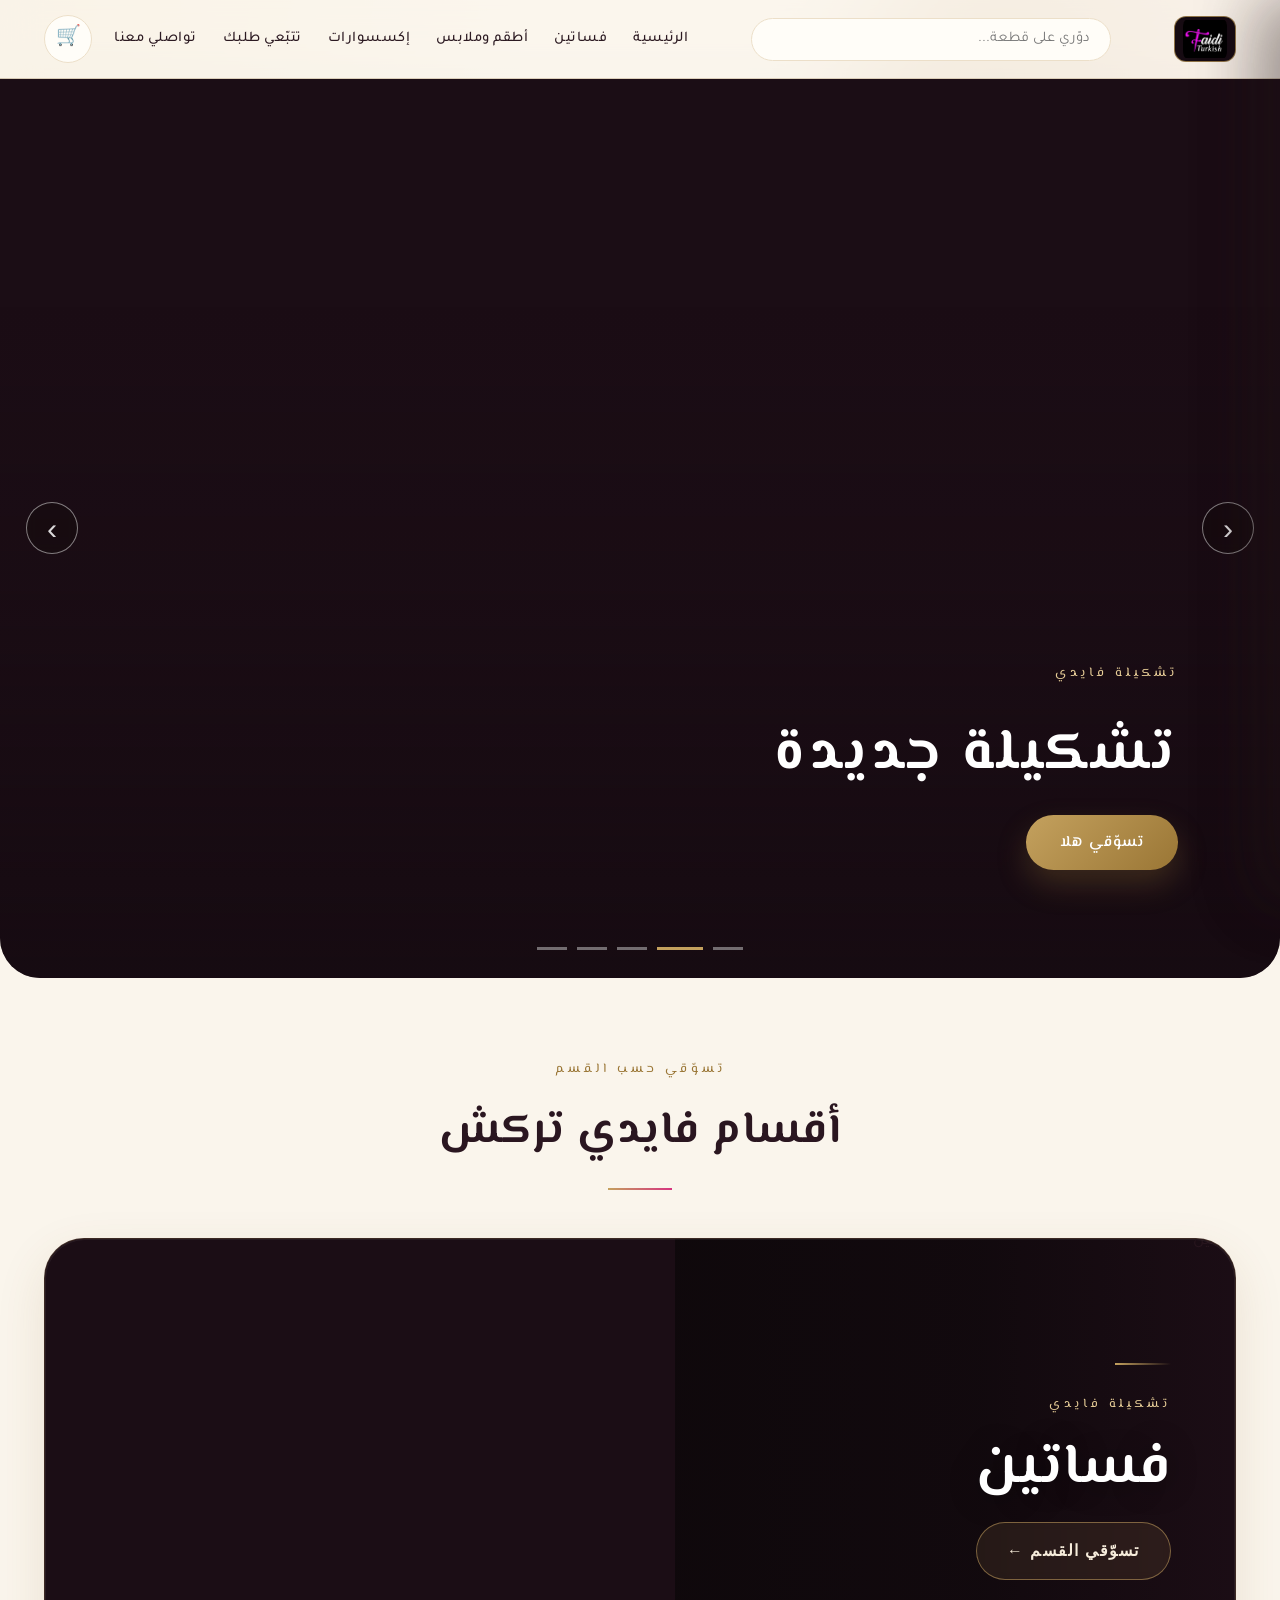
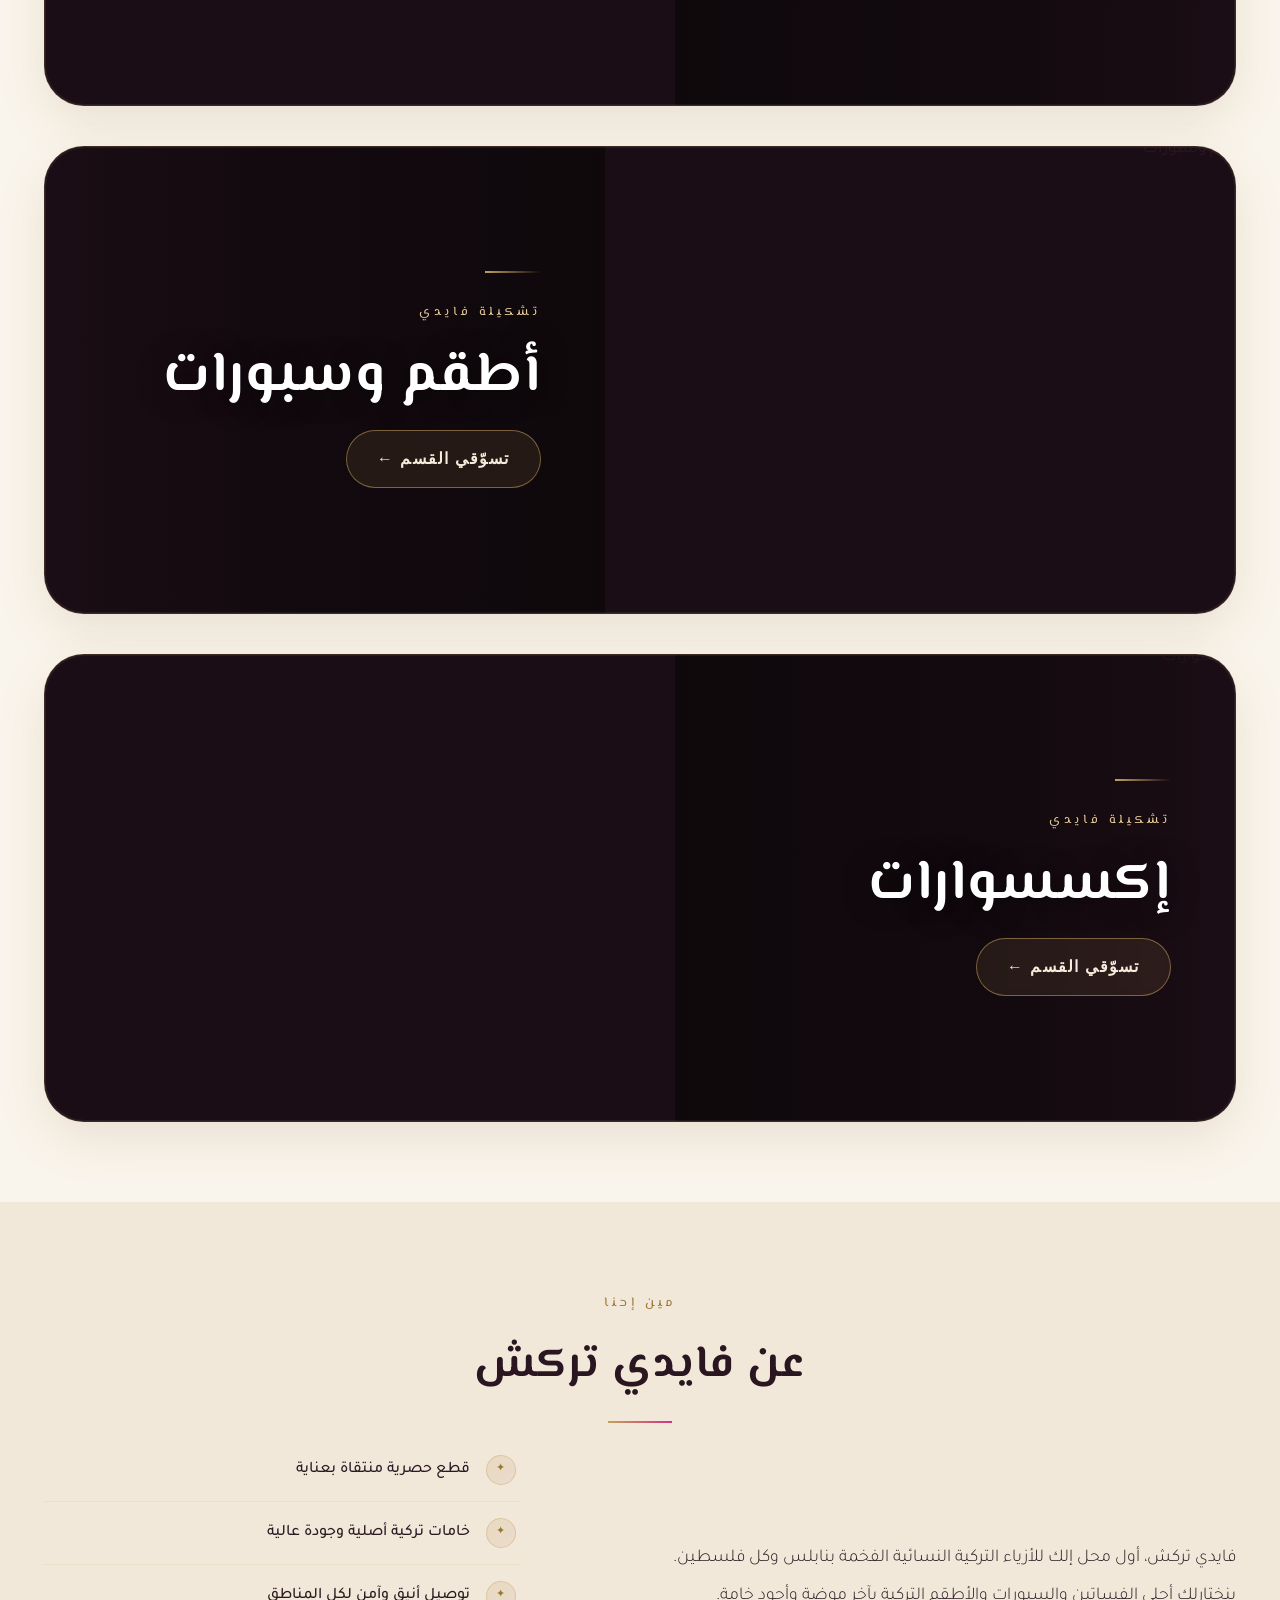
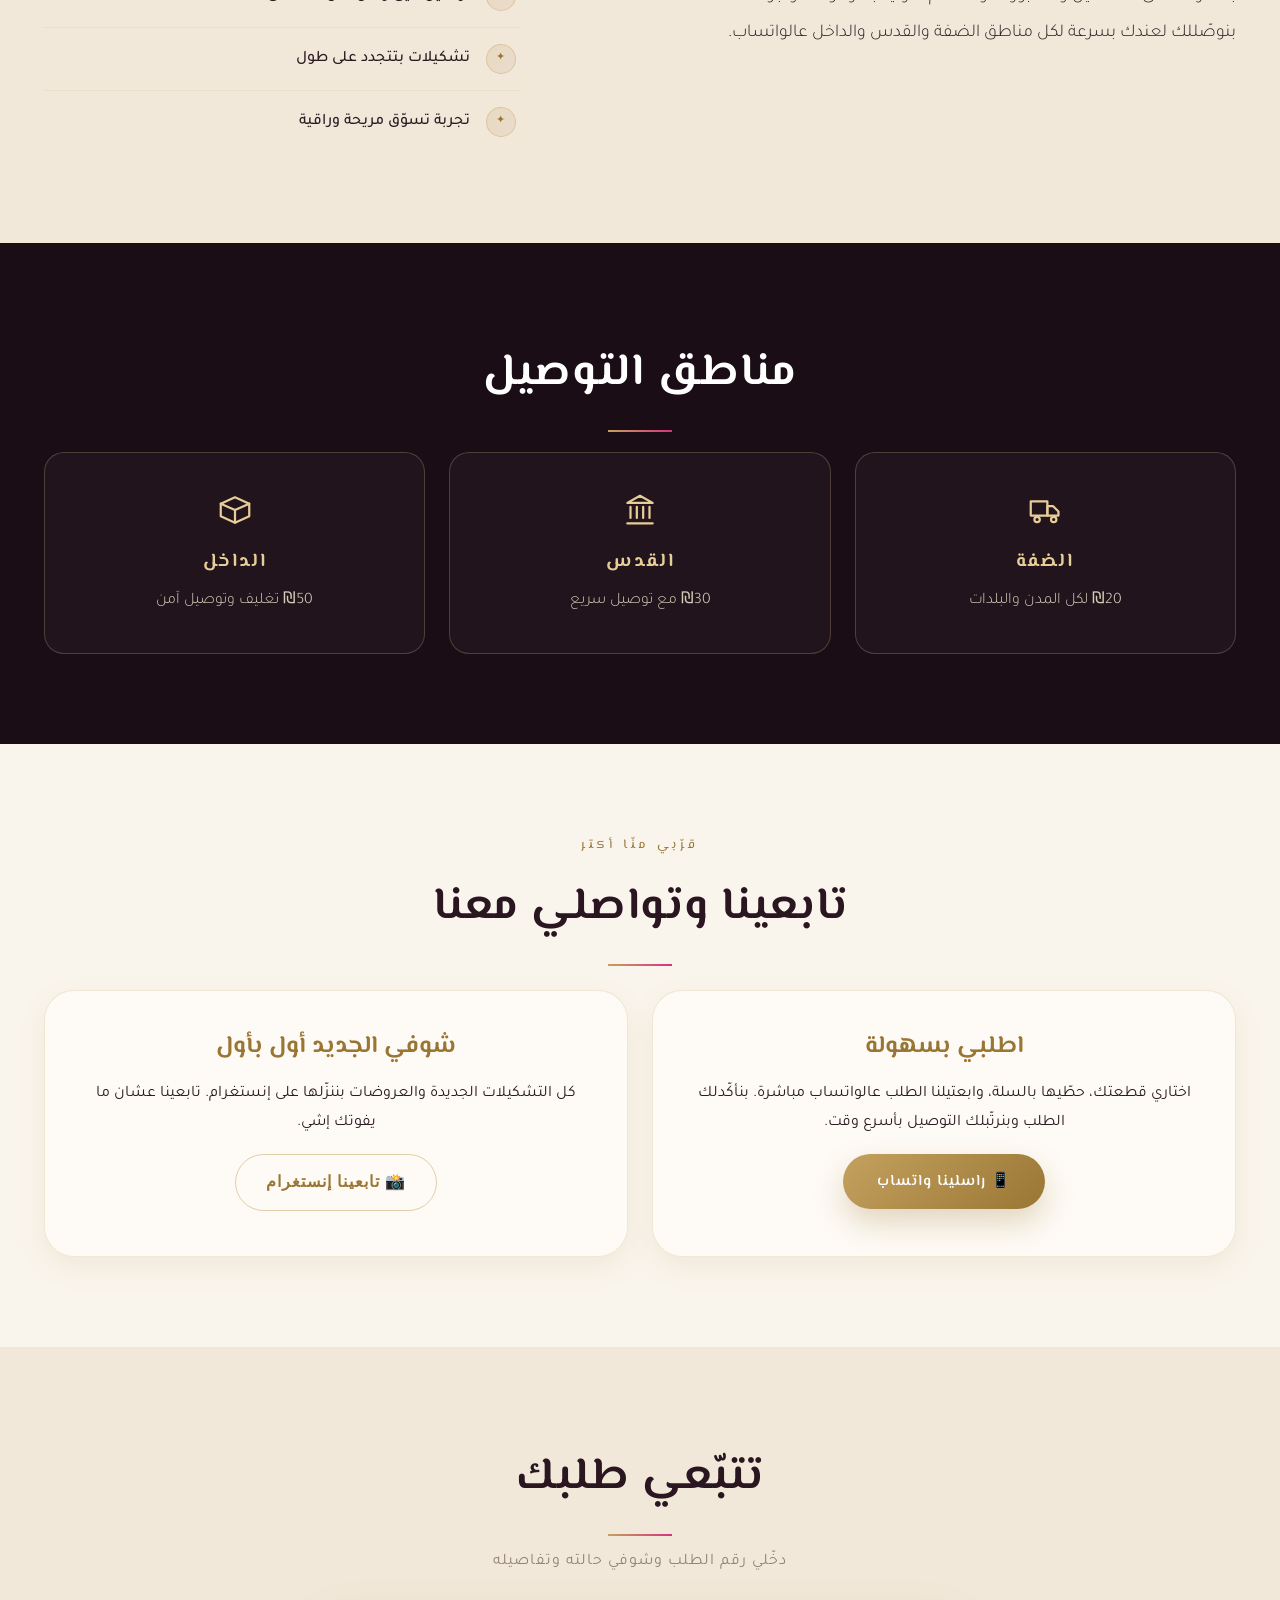
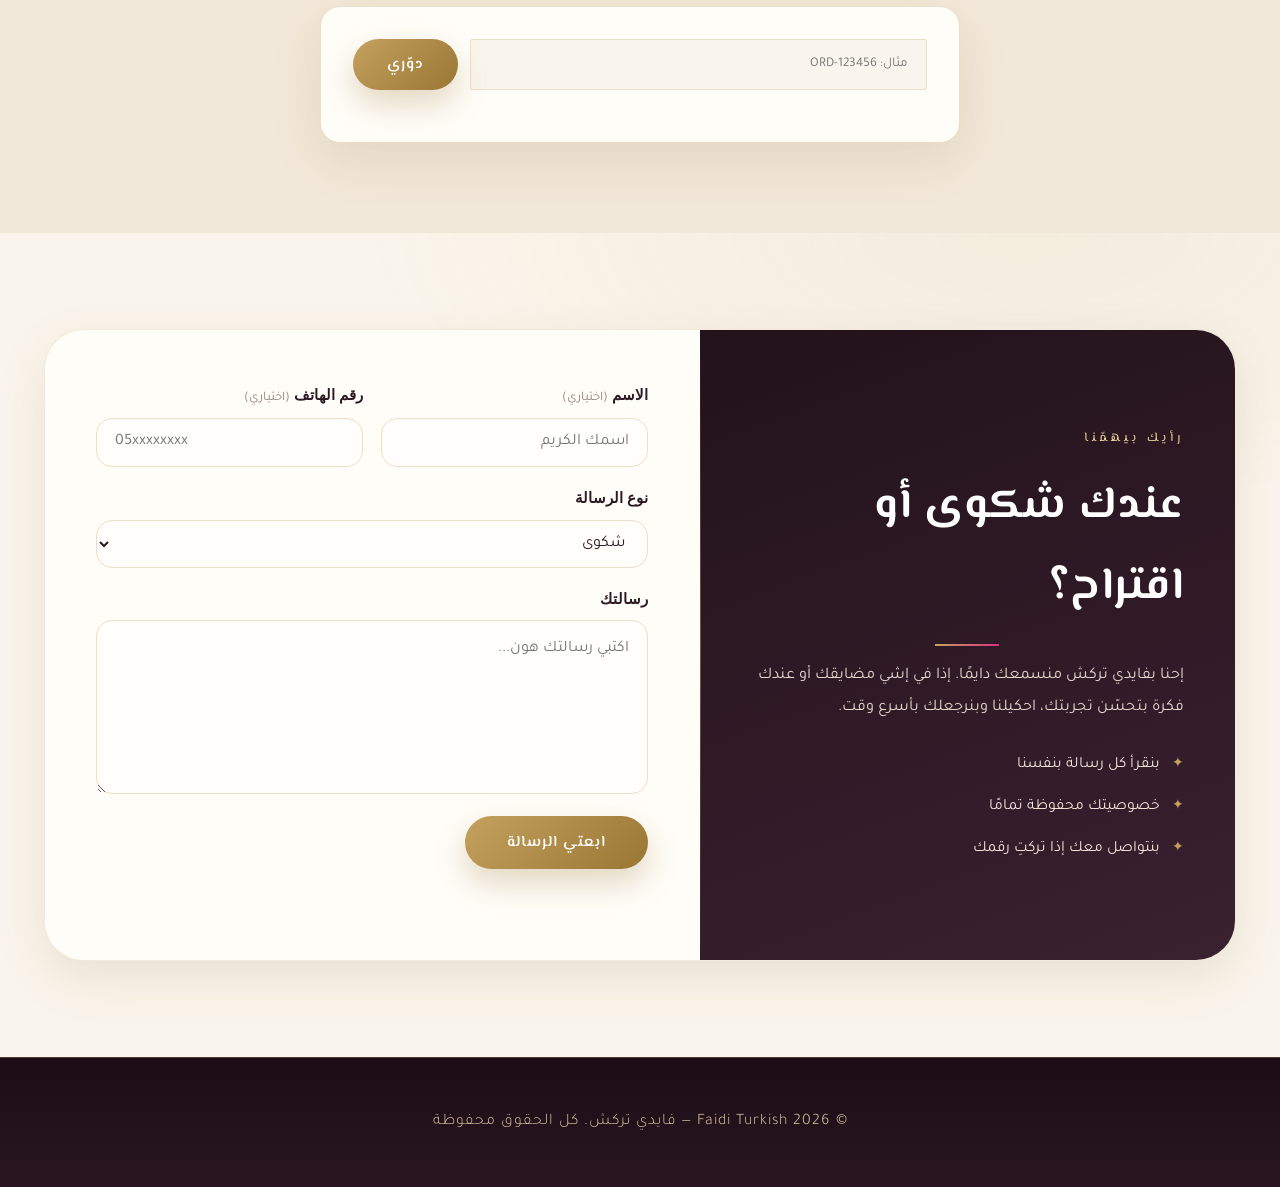
==== commit 611165c5: "Mobile UI/UX redesign: decluttered hero, right-side sheet menu, richer categories, hairline feature " ====
--- a/index.html
+++ b/index.html
@@ -52,15 +52,23 @@
         </div>
     </nav>
 
+    <div class="mobile-menu-scrim" id="mobileMenuScrim" onclick="toggleMobileMenu()"></div>
     <div class="mobile-menu" id="mobileMenu">
-        <a href="index.html">الرئيسية</a>
-        <a href="dresses.html">فساتين</a>
-        <a href="clothes.html">أطقم وملابس</a>
-        <a href="accessories.html">إكسسوارات</a>
-        <a href="#about" onclick="toggleMobileMenu()">مين إحنا</a>
-        <a href="#delivery" onclick="toggleMobileMenu()">التوصيل</a>
-        <a href="#order-tracking" onclick="toggleMobileMenu()">تتبّعي طلبك</a>
-        <a href="#complaints" onclick="toggleMobileMenu()">شكوى أو اقتراح</a>
+        <div class="mobile-menu-head">
+            <span class="mobile-menu-title">فايدي تركش</span>
+            <button class="mobile-menu-close" onclick="toggleMobileMenu()" aria-label="إغلاق القائمة">✕</button>
+        </div>
+        <nav class="mobile-menu-links">
+            <a href="index.html">الرئيسية</a>
+            <a href="dresses.html">فساتين</a>
+            <a href="clothes.html">أطقم وملابس</a>
+            <a href="accessories.html">إكسسوارات</a>
+            <a href="#about" onclick="toggleMobileMenu()">مين إحنا</a>
+            <a href="#delivery" onclick="toggleMobileMenu()">التوصيل</a>
+            <a href="#order-tracking" onclick="toggleMobileMenu()">تتبّعي طلبك</a>
+            <a href="#complaints" onclick="toggleMobileMenu()">شكوى أو اقتراح</a>
+        </nav>
+        <a class="mobile-menu-cta" href="dresses.html">تسوّقي هلا</a>
     </div>
 
     <section class="hero" id="heroSection">
@@ -124,9 +132,9 @@
         <div class="container">
             <h2 class="section-title">مناطق التوصيل</h2>
             <div class="delivery-grid">
-                <div class="delivery-card"><span class="delivery-icon">🚗</span><h3>الضفة</h3><p>₪20 لكل المدن والبلدات</p></div>
-                <div class="delivery-card"><span class="delivery-icon">🏙️</span><h3>القدس</h3><p>₪30 مع توصيل سريع</p></div>
-                <div class="delivery-card"><span class="delivery-icon">📦</span><h3>الداخل</h3><p>₪50 تغليف وتوصيل آمن</p></div>
+                <div class="delivery-card"><svg class="delivery-icon" viewBox="0 0 24 24" fill="none" stroke="currentColor" stroke-width="1.4" stroke-linecap="round" stroke-linejoin="round" aria-hidden="true"><path d="M3 6.5h10.5v9H3z"/><path d="M13.5 9.5H17l3.5 3.5v2.5h-7z"/><circle cx="7" cy="18" r="1.7"/><circle cx="17.5" cy="18" r="1.7"/></svg><h3>الضفة</h3><p>₪20 لكل المدن والبلدات</p></div>
+                <div class="delivery-card"><svg class="delivery-icon" viewBox="0 0 24 24" fill="none" stroke="currentColor" stroke-width="1.4" stroke-linecap="round" stroke-linejoin="round" aria-hidden="true"><path d="M12 3l8 4.5H4z"/><path d="M6 10v7M10 10v7M14 10v7M18 10v7"/><path d="M4 20.5h16"/></svg><h3>القدس</h3><p>₪30 مع توصيل سريع</p></div>
+                <div class="delivery-card"><svg class="delivery-icon" viewBox="0 0 24 24" fill="none" stroke="currentColor" stroke-width="1.4" stroke-linecap="round" stroke-linejoin="round" aria-hidden="true"><path d="M3 8l9-4 9 4-9 4z"/><path d="M3 8v8l9 4 9-4V8"/><path d="M12 12v8"/></svg><h3>الداخل</h3><p>₪50 تغليف وتوصيل آمن</p></div>
             </div>
         </div>
     </section>
--- a/style.css
+++ b/style.css
@@ -237,13 +237,14 @@
     opacity: 0;
     visibility: hidden;
     z-index: 1;
-    transition: opacity 1.4s cubic-bezier(0.4, 0, 0.2, 1), visibility 0s linear 1.4s;
+    transform-origin: center;
+    transition: opacity 1.1s cubic-bezier(0.4, 0, 0.2, 1), visibility 0s linear 1.1s;
 }
 .hero .hero-slide.active {
     opacity: 1;
     visibility: visible;
     z-index: 2;
-    transition: opacity 1.4s cubic-bezier(0.4, 0, 0.2, 1), visibility 0s;
+    transition: opacity 1.1s cubic-bezier(0.4, 0, 0.2, 1), visibility 0s;
 }
 .hero .hero-slide > img,
 .hero .hero-slide > video {
@@ -251,18 +252,27 @@
     height: 100%;
     object-fit: cover;
     transform: scale(1.02);
+    filter: saturate(1.05) contrast(1.02);
     will-change: transform;
 }
 /* Continuous, gentle Zara-style ken-burns: the active slide keeps drifting + zooming the whole time it's shown */
 .hero .hero-slide.active > img,
 .hero .hero-slide.active > video {
-    animation: heroKenBurns 8s cubic-bezier(0.22, 0.61, 0.36, 1) forwards;
-}
+    animation: heroKenBurns 6s cubic-bezier(0.22, 0.61, 0.36, 1) forwards;
+}
+/* ---- clean, editorial fashion transitions (each image change picks one, cycling) ---- */
+.hero .hero-slide.active.hero-fx-fade   { animation: heroFxFade   1.2s cubic-bezier(0.4, 0, 0.2, 1) both; }
+.hero .hero-slide.active.hero-fx-rise   { animation: heroFxRise   1.3s cubic-bezier(0.22, 1, 0.36, 1) both; }
+.hero .hero-slide.active.hero-fx-reveal { animation: heroFxReveal 1.4s cubic-bezier(0.76, 0, 0.24, 1) both; }
 @keyframes heroKenBurns {
     0%   { transform: scale(1.02) translate3d(0, 0, 0); }
-    100% { transform: scale(1.12) translate3d(-1.5%, -1%, 0); }
-}
+    100% { transform: scale(1.09) translate3d(-1.2%, -0.8%, 0); }
+}
+@keyframes heroFxFade   { 0% { opacity: 0; transform: scale(1.05); } 100% { opacity: 1; transform: scale(1); } }
+@keyframes heroFxRise   { 0% { opacity: 0; transform: translateY(2.5%) scale(1.03); } 100% { opacity: 1; transform: translateY(0) scale(1); } }
+@keyframes heroFxReveal { 0% { clip-path: inset(0 0 100% 0); } 100% { clip-path: inset(0 0 0% 0); } }
 @media (prefers-reduced-motion: reduce) {
+    .hero .hero-slide.active[class*="hero-fx-"] { animation: none; clip-path: none; filter: none; }
     .hero .hero-slide.active > img,
     .hero .hero-slide.active > video { animation: none; transform: scale(1); }
 }
@@ -550,6 +560,8 @@
 .product-image img {
     width: 100%; height: 100%;
     object-fit: cover;
+    image-rendering: auto;
+    filter: saturate(1.06) contrast(1.03);
     transition: transform 0.9s cubic-bezier(0.22,0.61,0.36,1);
 }
 .product-card:hover .product-image img { transform: scale(1.07); }
@@ -826,7 +838,7 @@
 .pdp-image { aspect-ratio: 9 / 16; overflow: hidden; background: var(--bg-alt); }
 html[dir="rtl"] .pdp-image { border-radius: 0; }
 .pdp-image img,
-.pdp-image video { width: 100%; height: 100%; object-fit: cover; }
+.pdp-image video { width: 100%; height: 100%; object-fit: cover; filter: saturate(1.06) contrast(1.03); }
 .pdp-info { padding: 44px 38px; }
 .pdp-info h2 { font-family: var(--serif); font-size: 1.9rem; color: var(--primary); margin: 8px 0 14px; line-height: 1.4; }
 .pdp-meta { display: flex; gap: 14px; color: var(--text-light); font-size: 0.9rem; margin-bottom: 18px; }
@@ -1494,12 +1506,7 @@
     .hero-content { text-align:center; align-items:center; }
     .cat-card { height:440px; }
     .cat-cards { gap:26px; }
-    .cat-card-overlay, .cat-card:nth-child(even) .cat-card-overlay {
-        width:100%; right:0; left:0; justify-content:flex-end; text-align:right; align-items:flex-start;
-        padding:0 30px 40px;
-        background:linear-gradient(to top, rgba(14,8,11,0.94) 0%, rgba(14,8,11,0.5) 45%, rgba(14,8,11,0) 82%); }
     .cat-card-overlay::before { margin-bottom:16px; }
-    .cat-card-overlay h3 { font-size:2.2rem; margin-bottom:20px; }
     .catalog-hero { padding:120px 0 26px; }
     .catalog-toolbar { justify-content:center; }
     .complaint-section { padding:60px 0; }
@@ -1509,3 +1516,139 @@
     .complaint-intro::after { display:none; }
     .complaint-submit { align-self:stretch; text-align:center; }
 }
+
+/* =====================================================================
+   MOBILE-FIRST REDESIGN 2026 — menu · hero · categories · features · delivery
+   (appended last so it wins the cascade)
+   ===================================================================== */
+
+/* ---- delivery: real line icons instead of emoji ---- */
+svg.delivery-icon { width:38px; height:38px; display:block; margin:0 auto 16px; color:var(--gold-soft); stroke:currentColor; }
+
+/* ---- category photos: subtle richness ---- */
+.cat-card img { filter:saturate(1.06) contrast(1.03); }
+
+/* ---- about features: elegant hairline list, not boxed cards ---- */
+.about-features { gap:0; }
+.feature {
+    background:transparent; border:0; border-bottom:1px solid var(--line);
+    border-radius:0; padding:16px 4px; gap:16px; font-weight:500; color:var(--text);
+}
+.feature:last-child { border-bottom:0; }
+.feature:hover { border-color:var(--line); transform:none; color:var(--gold-deep); }
+.feature .feature-icon {
+    display:grid; place-items:center; width:30px; height:30px; flex-shrink:0;
+    border-radius:50%; font-size:0.68rem; line-height:1; color:var(--gold-deep);
+    background:linear-gradient(135deg, rgba(196,161,94,0.2), rgba(185,142,135,0.14));
+    border:1px solid rgba(196,161,94,0.38);
+}
+
+/* ---- refined mobile menu: right-side sheet + scrim ---- */
+.mobile-menu-scrim {
+    position:fixed; inset:0; z-index:1990;
+    background:rgba(14,8,11,0.55); backdrop-filter:blur(3px);
+    opacity:0; visibility:hidden; transition:opacity .4s ease, visibility 0s linear .4s;
+}
+.mobile-menu-scrim.active { opacity:1; visibility:visible; transition:opacity .4s ease; }
+.mobile-menu {
+    position:fixed; top:0; right:0; bottom:0; left:auto;
+    width:min(86vw, 358px); height:100dvh; max-width:none;
+    background:linear-gradient(180deg, #fbf6ef 0%, #f2e7db 100%);
+    border:0; border-inline-start:1px solid rgba(196,161,94,0.32);
+    box-shadow:-24px 0 60px rgba(30,16,24,0.3);
+    padding:0; margin:0; display:flex; flex-direction:column;
+    transform:translateX(100%); transition:transform .5s cubic-bezier(0.22,1,0.36,1);
+    z-index:2000; overflow-y:auto;
+}
+.mobile-menu.active { display:flex; transform:translateX(0); }
+.mobile-menu-head {
+    display:flex; align-items:center; justify-content:space-between;
+    padding:22px 24px 18px; border-bottom:1px solid rgba(196,161,94,0.25);
+}
+.mobile-menu-title { font-family:var(--serif); font-size:1.32rem; color:var(--primary); letter-spacing:1px; }
+.mobile-menu-close {
+    width:40px; height:40px; border-radius:50%; border:1px solid var(--line);
+    background:#fff; color:var(--primary); font-size:0.95rem; cursor:pointer;
+    display:grid; place-items:center; transition:transform .35s ease, border-color .3s ease, color .3s ease;
+}
+.mobile-menu-close:hover { border-color:var(--gold); color:var(--gold-deep); transform:rotate(90deg); }
+.mobile-menu-links { display:flex; flex-direction:column; padding:6px 24px; flex:1; }
+.mobile-menu-links a {
+    display:flex; align-items:center; justify-content:space-between;
+    padding:17px 2px; border-bottom:1px solid rgba(196,161,94,0.16);
+    font-family:var(--display); font-size:1.08rem; font-weight:600; color:var(--primary);
+    transition:color .3s ease, padding .3s ease;
+}
+.mobile-menu-links a::after { content:'‹'; color:var(--gold); font-size:1.15rem; opacity:.55; }
+.mobile-menu-links a:active, .mobile-menu-links a:hover { color:var(--gold-deep); padding-inline-end:8px; }
+.mobile-menu-cta {
+    margin:18px 24px 30px; text-align:center; padding:16px; border-radius:999px;
+    background:linear-gradient(135deg,var(--gold),var(--gold-deep)); color:#fff;
+    font-family:var(--display); font-weight:700; letter-spacing:1px; font-size:1.05rem;
+    box-shadow:0 12px 28px rgba(184,148,90,0.35);
+}
+body.menu-open { overflow:hidden; }
+
+@media (max-width: 768px) {
+    .mobile-menu-btn { display:block; }
+
+    /* ---------- HERO ---------- */
+    .hero { min-height:86vh; height:86vh; }
+    .hero-overlay { background:linear-gradient(to top, rgba(20,11,16,0.82) 0%, rgba(28,15,22,0.42) 48%, rgba(28,15,22,0.28) 100%); }
+    .hero-content { padding:26px 22px; max-width:520px; }
+    .hero-eyebrow { font-size:0.78rem; padding:7px 15px; }
+    .hero-content h1, .hero-content h2 { font-size:clamp(2rem,8.4vw,2.9rem); line-height:1.14; margin-bottom:10px; letter-spacing:0; }
+    .hero-subtitle { font-size:1rem; margin-bottom:2px; }
+    .hero-tagline { display:none; }
+    .hero-arrow { display:none !important; }
+
+    .hero-cta { flex-direction:column; width:100%; gap:12px; margin-top:22px; }
+    .hero-cta .btn-primary, .hero-cta .btn-ghost { width:100%; text-align:center; justify-content:center; }
+
+    .hero-stats {
+        width:100%; display:flex; flex-wrap:nowrap; gap:0; margin-top:24px;
+        border-top:1px solid rgba(246,231,213,0.28); padding-top:15px;
+    }
+    .hero-stat {
+        flex:1 1 0; min-width:0; padding:2px 4px; background:transparent; border:0; border-radius:0;
+        box-shadow:none; text-align:center; position:relative;
+    }
+    .hero-stat + .hero-stat::before {
+        content:''; position:absolute; right:0; top:5px; bottom:5px; width:1px;
+        background:rgba(246,231,213,0.22);
+    }
+    .hero-stat strong { font-size:0.9rem; margin-bottom:3px; white-space:nowrap; }
+    .hero-stat span { font-size:0.66rem; letter-spacing:0; white-space:nowrap; }
+    .hero-dots { bottom:14px; }
+
+    /* ---------- CATEGORIES ---------- */
+    .cat-cards { gap:20px; margin-top:30px; }
+    .cat-card { height:clamp(360px,56vh,460px); border-radius:20px; }
+    .cat-card img { transform:scale(1); }
+    .cat-card-overlay, .cat-card:nth-child(even) .cat-card-overlay {
+        width:100%; right:0; left:0; top:auto; bottom:0; height:auto;
+        justify-content:flex-end; text-align:right; align-items:flex-start; padding:0 24px 26px;
+        background:linear-gradient(to top, rgba(14,8,11,0.9) 0%, rgba(14,8,11,0.46) 42%, rgba(14,8,11,0.04) 74%, rgba(14,8,11,0) 100%);
+    }
+    .cat-card-overlay::before { width:44px; margin-bottom:12px; }
+    .cat-card-overlay .eyebrow { font-size:0.7rem; letter-spacing:3px; margin-bottom:4px; }
+    .cat-card-overlay h3 { font-size:1.9rem; margin-bottom:16px; letter-spacing:0.5px; }
+    .cat-card-overlay span.go { padding:11px 22px; font-size:0.9rem; }
+
+    /* ---------- DELIVERY ---------- */
+    .delivery-section { padding:64px 0; }
+    .delivery-grid { grid-template-columns:1fr; gap:14px; }
+    .delivery-card {
+        display:grid; grid-template-columns:auto 1fr; grid-template-rows:auto auto;
+        column-gap:18px; align-items:center; text-align:right; padding:18px 22px;
+    }
+    svg.delivery-icon { grid-column:1; grid-row:1 / 3; width:34px; height:34px; margin:0; align-self:center; }
+    .delivery-card h3 { grid-column:2; grid-row:1; margin:0; align-self:end; letter-spacing:1px; }
+    .delivery-card p { grid-column:2; grid-row:2; margin:0; align-self:start; }
+}
+
+@media (max-width: 380px) {
+    .hero-content h1, .hero-content h2 { font-size:1.85rem; }
+    .hero-stat strong { font-size:0.94rem; }
+    .hero-stat span { font-size:0.66rem; }
+}
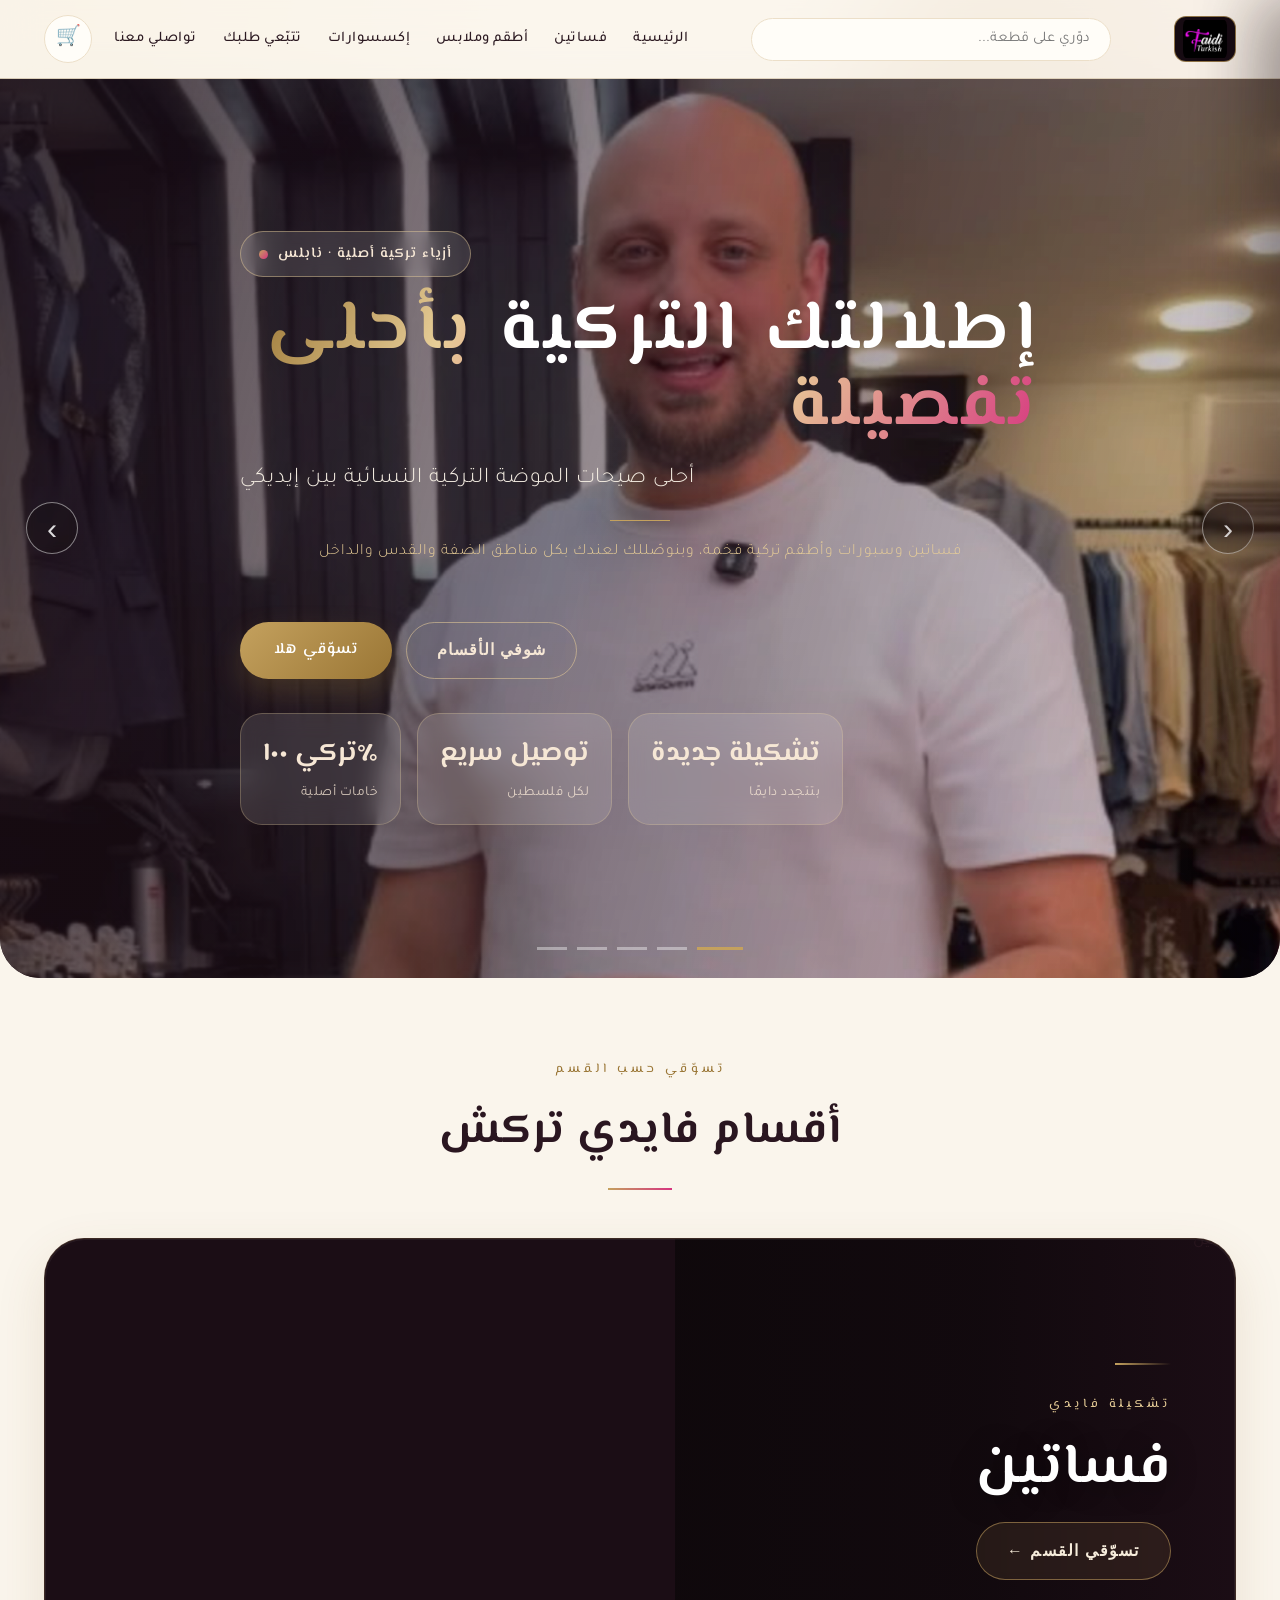
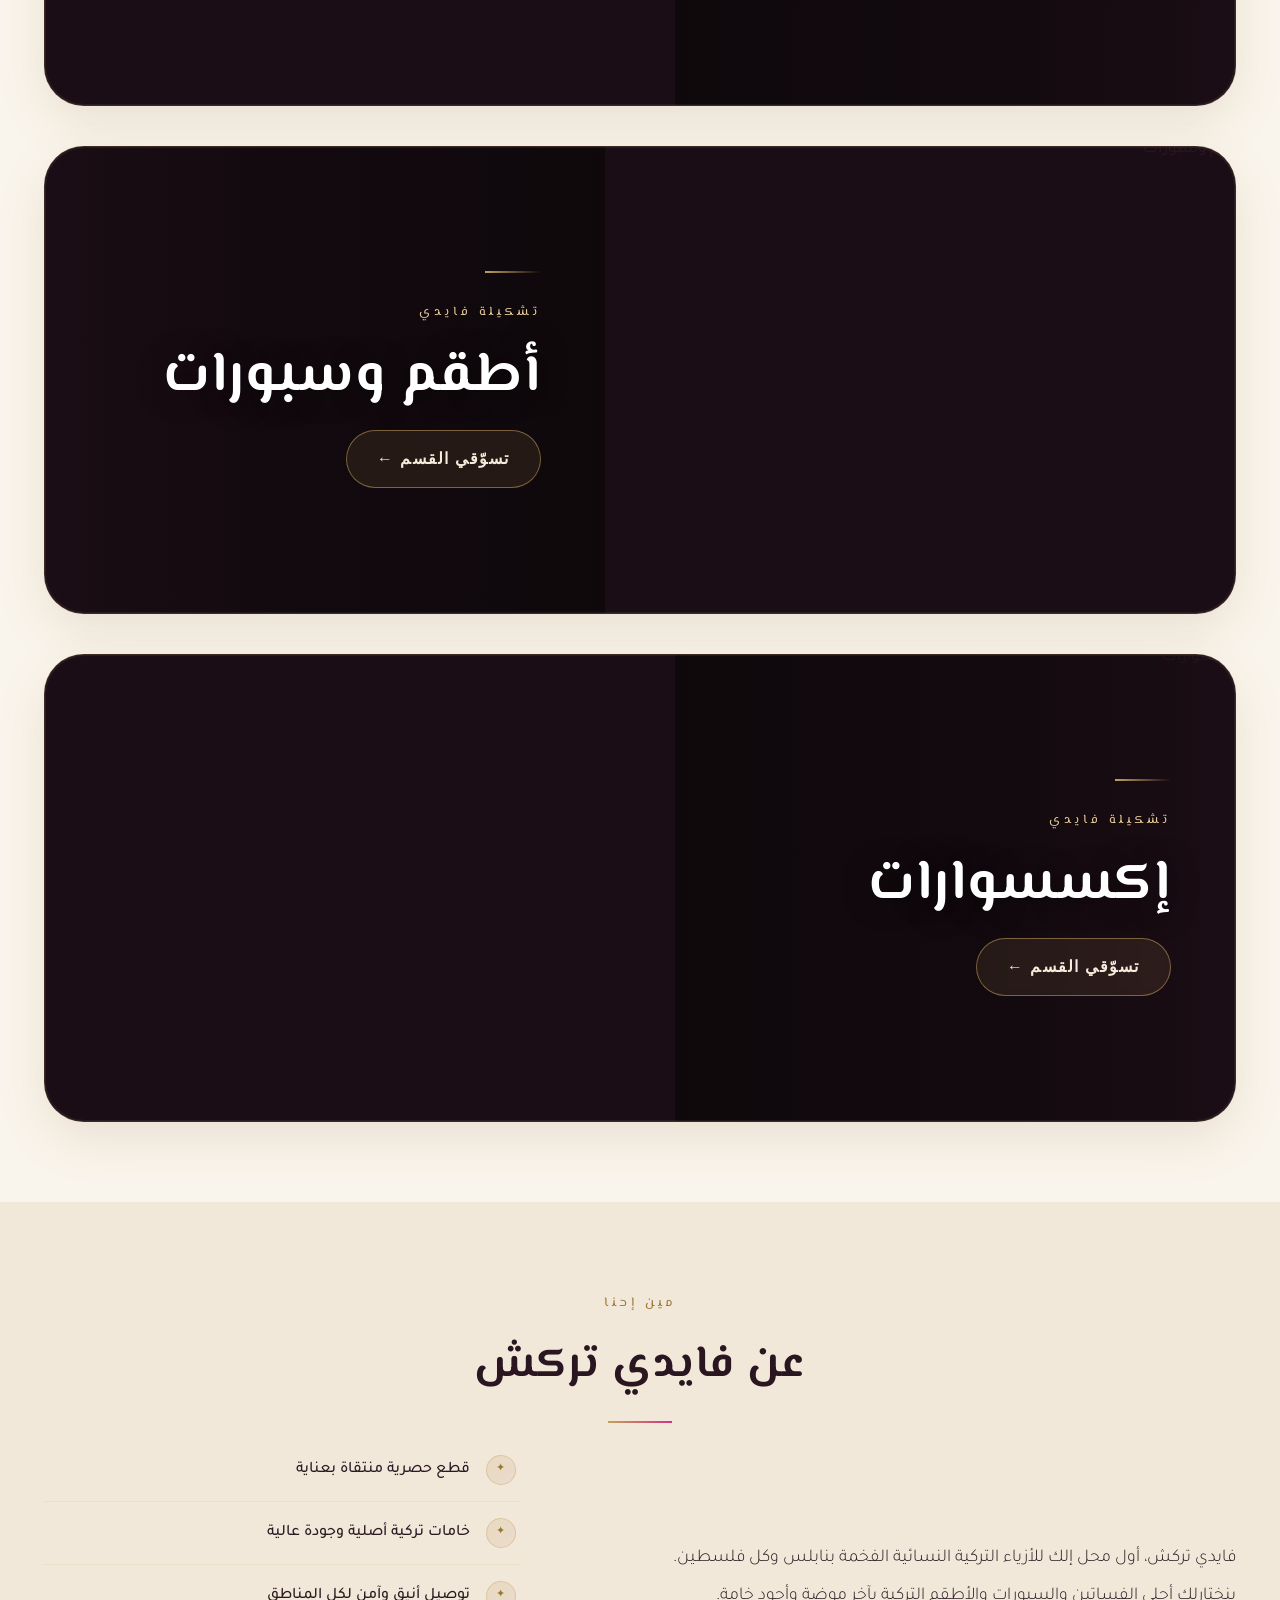
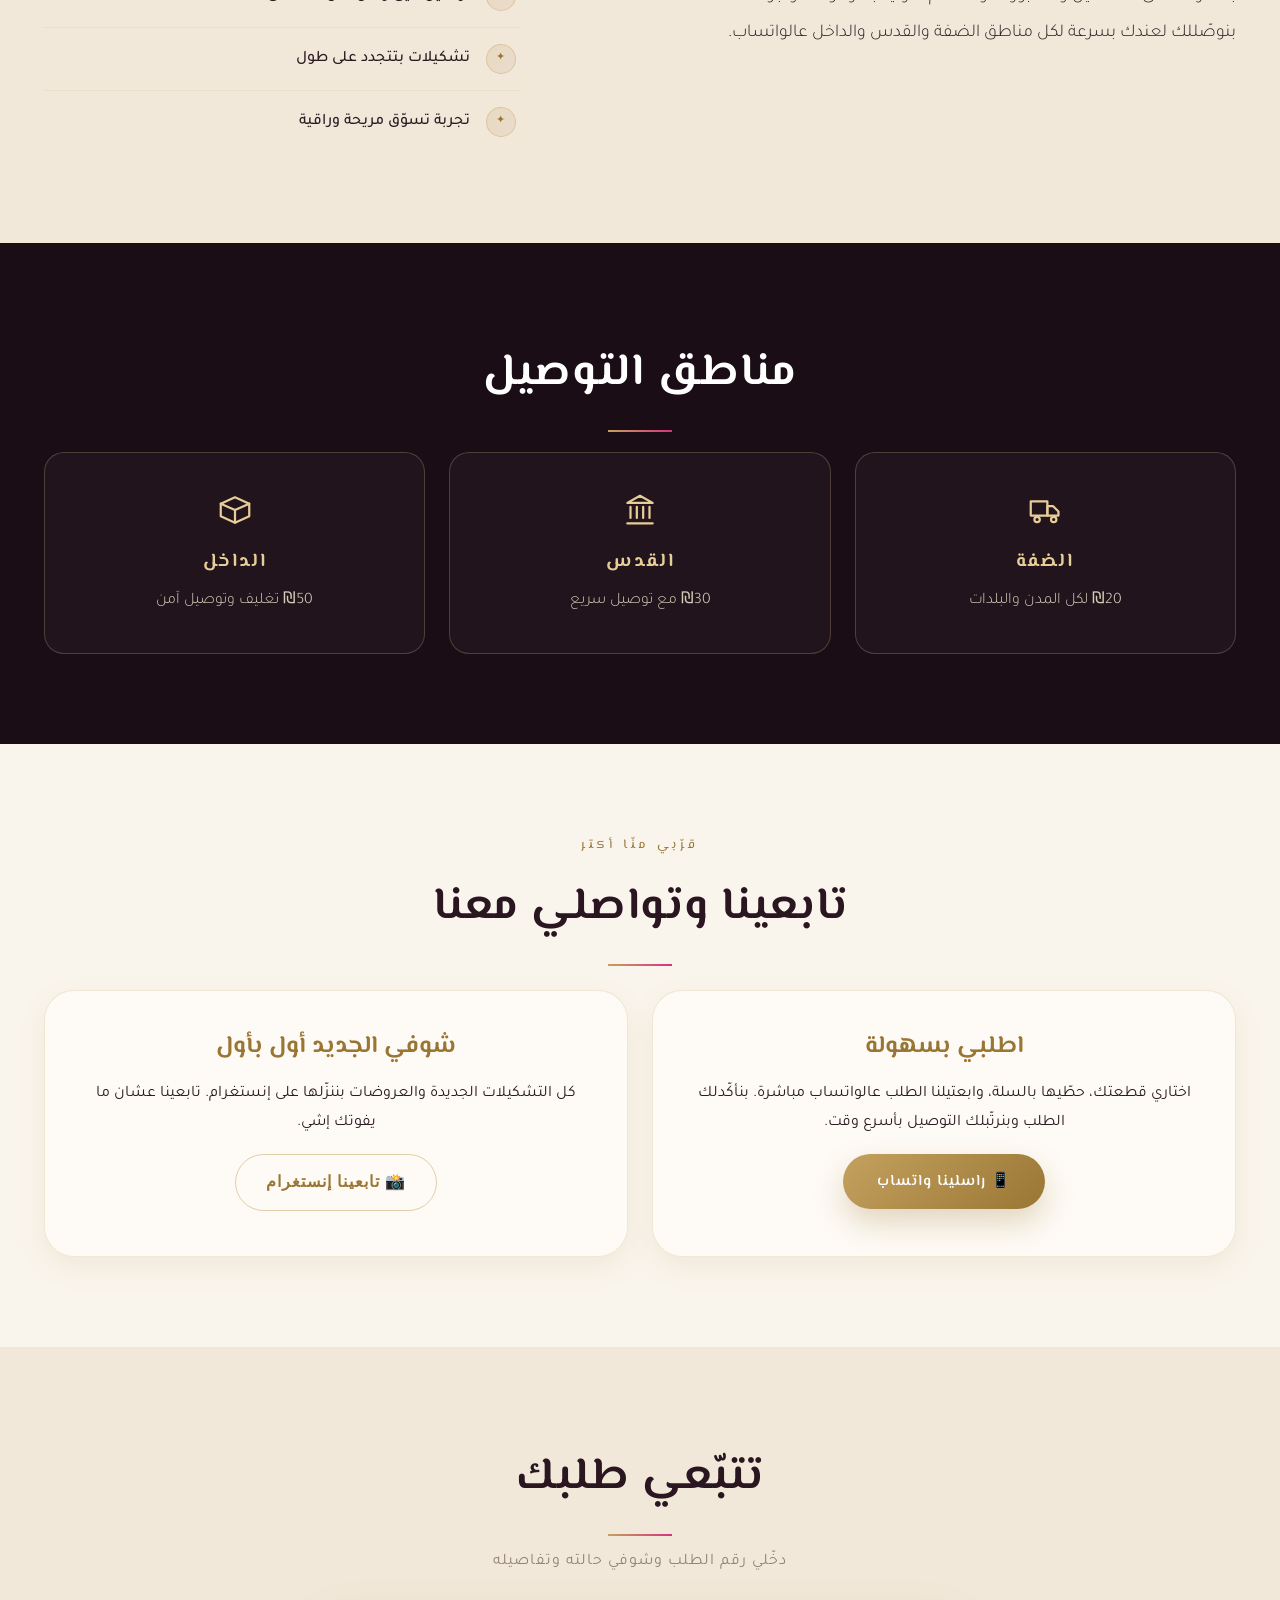
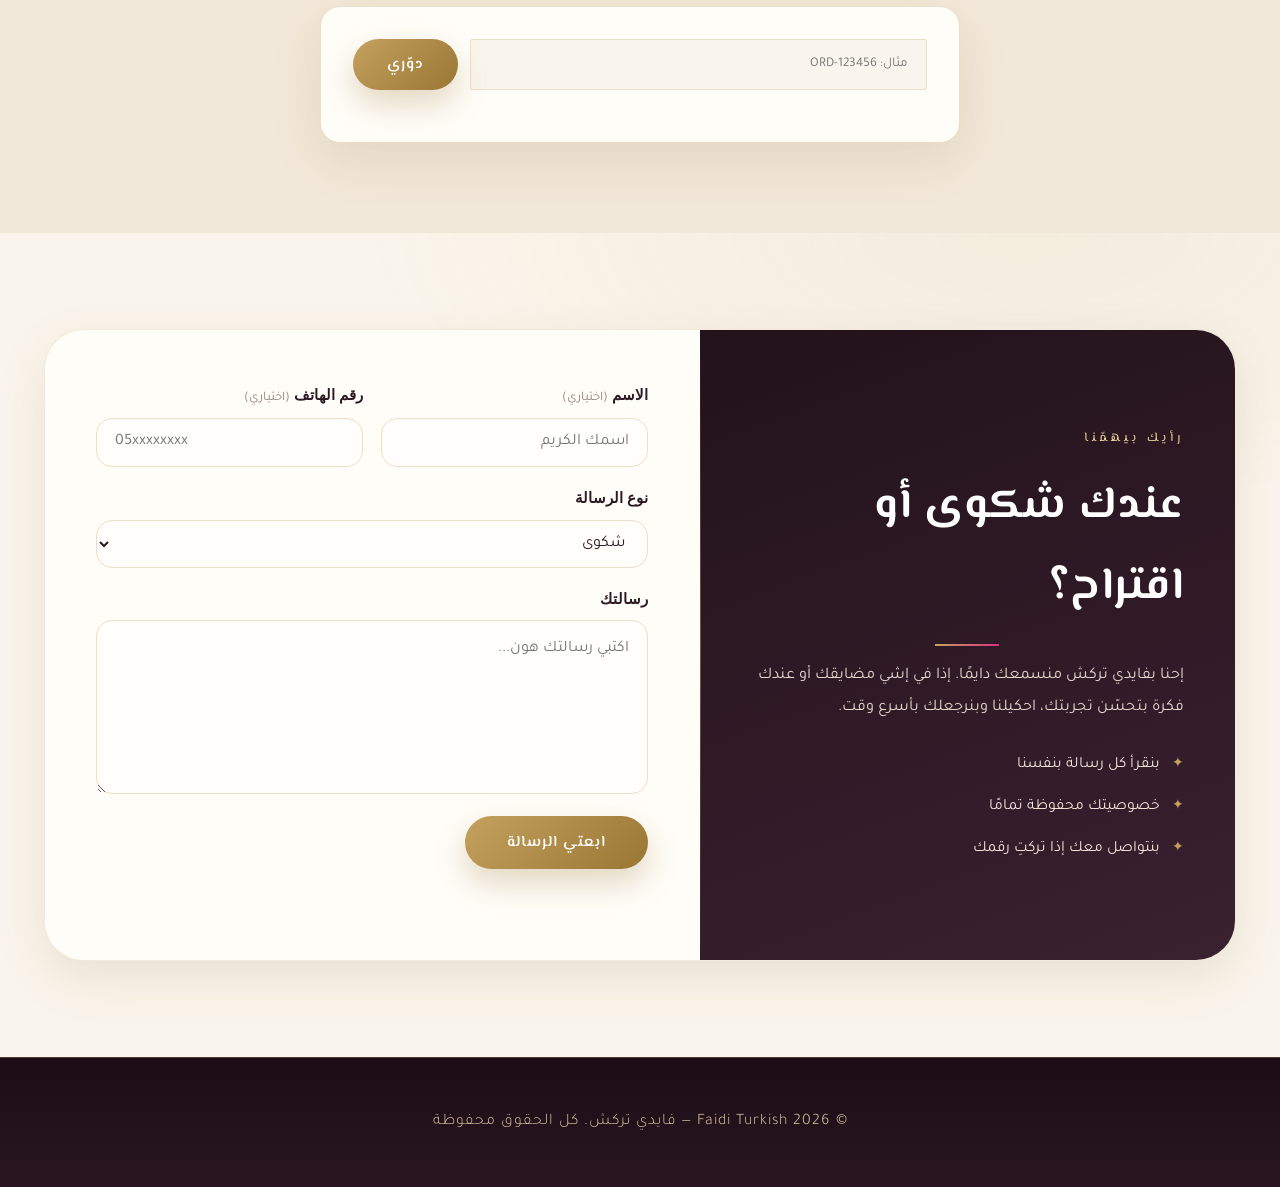
==== commit ac1f8a53: "Perf: instant PDP poster then swap to GIF, faster page load - PDP GIF: paint static poster immediate" ====
--- a/index.html
+++ b/index.html
@@ -6,6 +6,9 @@
     <title>Faidi Turkish | فايدي تركش — أزياء نسائية تركية فخمة</title>
     <link rel="preconnect" href="https://fonts.googleapis.com">
     <link rel="preconnect" href="https://fonts.gstatic.com" crossorigin>
+    <link rel="preconnect" href="https://i.ibb.co" crossorigin>
+    <link rel="dns-prefetch" href="https://i.ibb.co">
+    <link rel="preload" as="image" href="hero-owner.jpg" fetchpriority="high">
     <link href="https://fonts.googleapis.com/css2?family=Tajawal:wght@300;400;500;700;900&family=El+Messiri:wght@400;500;600;700&family=Playfair+Display:wght@400;500;600;700&display=swap" rel="stylesheet">
     <link rel="stylesheet" href="style.css">
     <link rel="icon" href="logo.png">
@@ -75,7 +78,7 @@
         <div class="hero-carousel">
             <div class="hero-track" id="heroTrack">
                 <div class="hero-slide is-brand active">
-                    <img class="hero-media hero-owner-img" src="hero-owner.jpg" alt="فايدي تركش - المتجر">
+                    <img class="hero-media hero-owner-img" src="hero-owner.jpg" alt="فايدي تركش - المتجر" fetchpriority="high" decoding="async">
                     <div class="hero-overlay">
                         <div class="hero-content">
                             <span class="pill-label on-dark hero-eyebrow"><span class="dot"></span>أزياء تركية أصلية · نابلس</span>
--- a/style.css
+++ b/style.css
@@ -839,6 +839,14 @@
 html[dir="rtl"] .pdp-image { border-radius: 0; }
 .pdp-image img,
 .pdp-image video { width: 100%; height: 100%; object-fit: cover; filter: saturate(1.06) contrast(1.03); }
+/* PDP GIF: poster shows instantly; gently pulse while the animation preloads, then settle when live. */
+.pdp-image img.pdp-anim { transition: opacity .35s ease; }
+.pdp-image img.pdp-anim.is-loading { animation: pdpAnimPulse 1.1s ease-in-out infinite; }
+.pdp-image img.pdp-anim.is-live { animation: none; opacity: 1; }
+@keyframes pdpAnimPulse { 0%,100% { opacity: 1; } 50% { opacity: .82; } }
+@media (prefers-reduced-motion: reduce) {
+    .pdp-image img.pdp-anim.is-loading { animation: none; }
+}
 .pdp-info { padding: 44px 38px; }
 .pdp-info h2 { font-family: var(--serif); font-size: 1.9rem; color: var(--primary); margin: 8px 0 14px; line-height: 1.4; }
 .pdp-meta { display: flex; gap: 14px; color: var(--text-light); font-size: 0.9rem; margin-bottom: 18px; }
